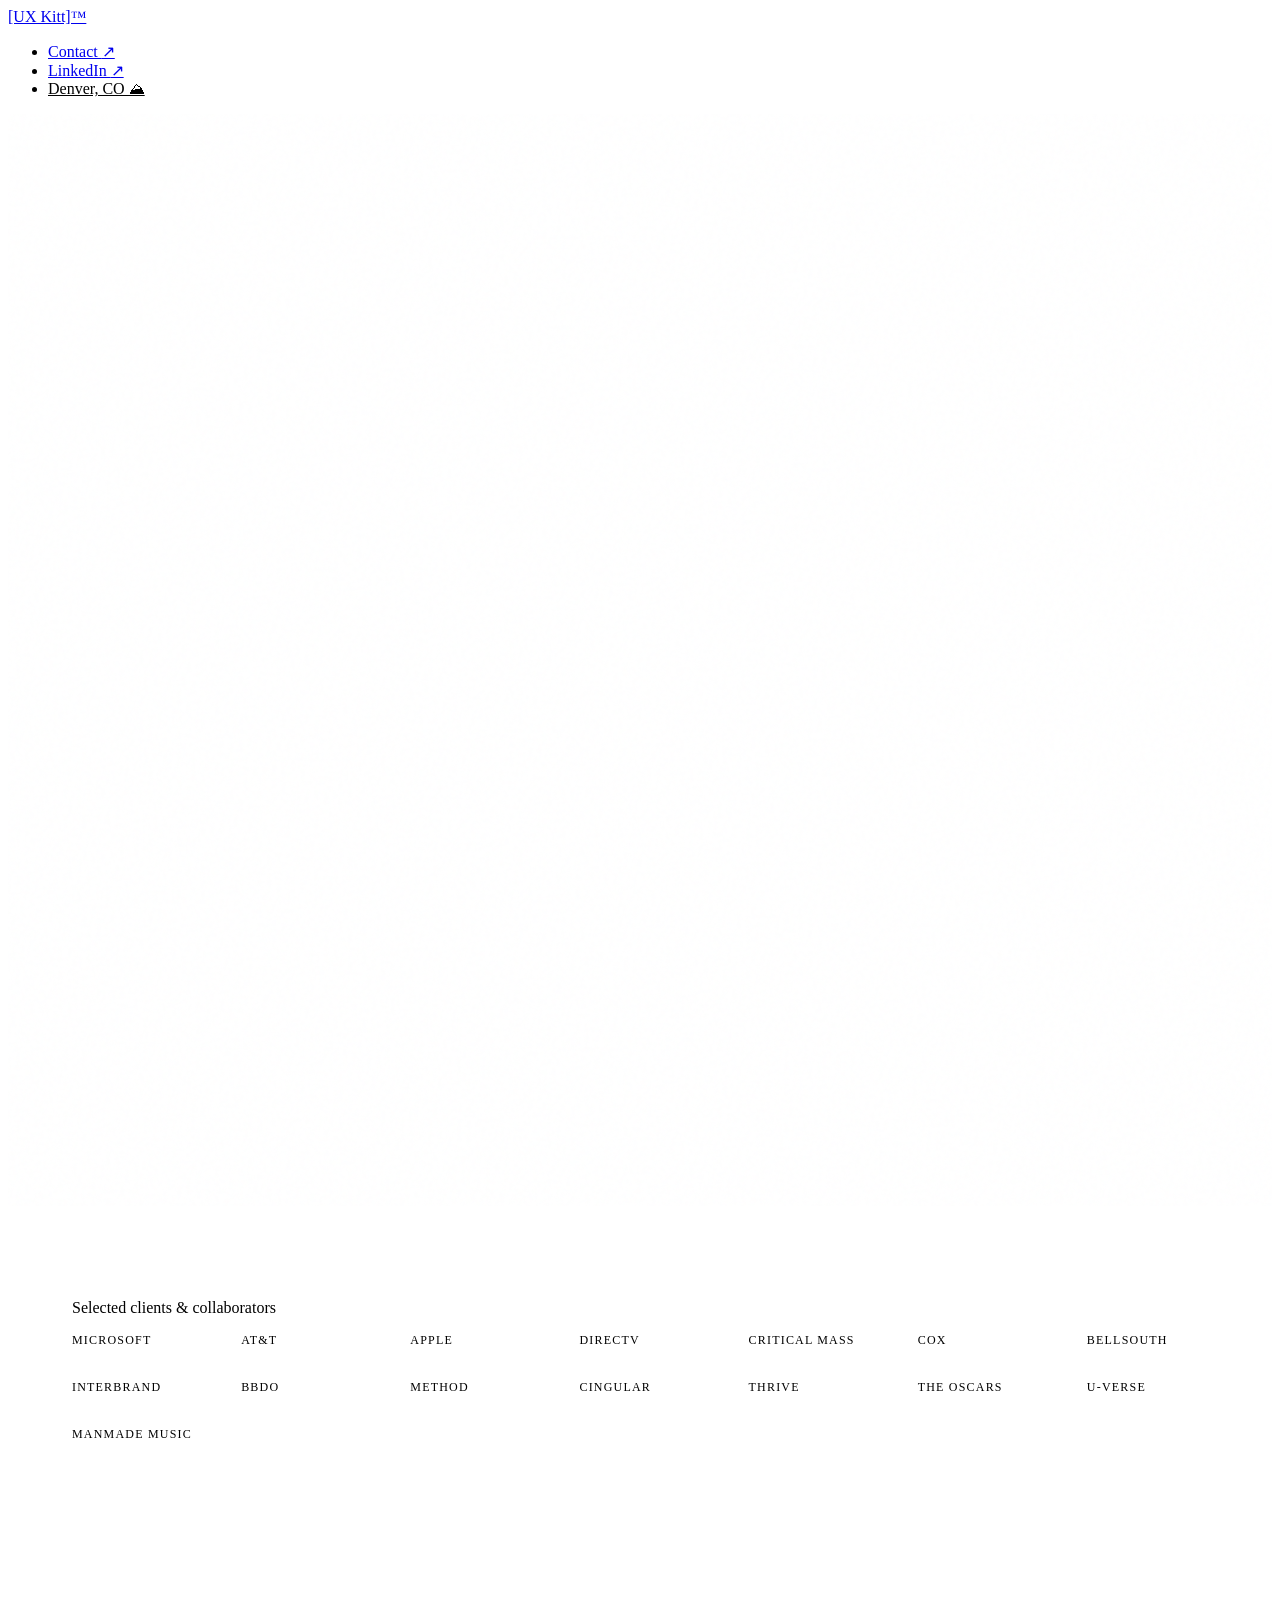
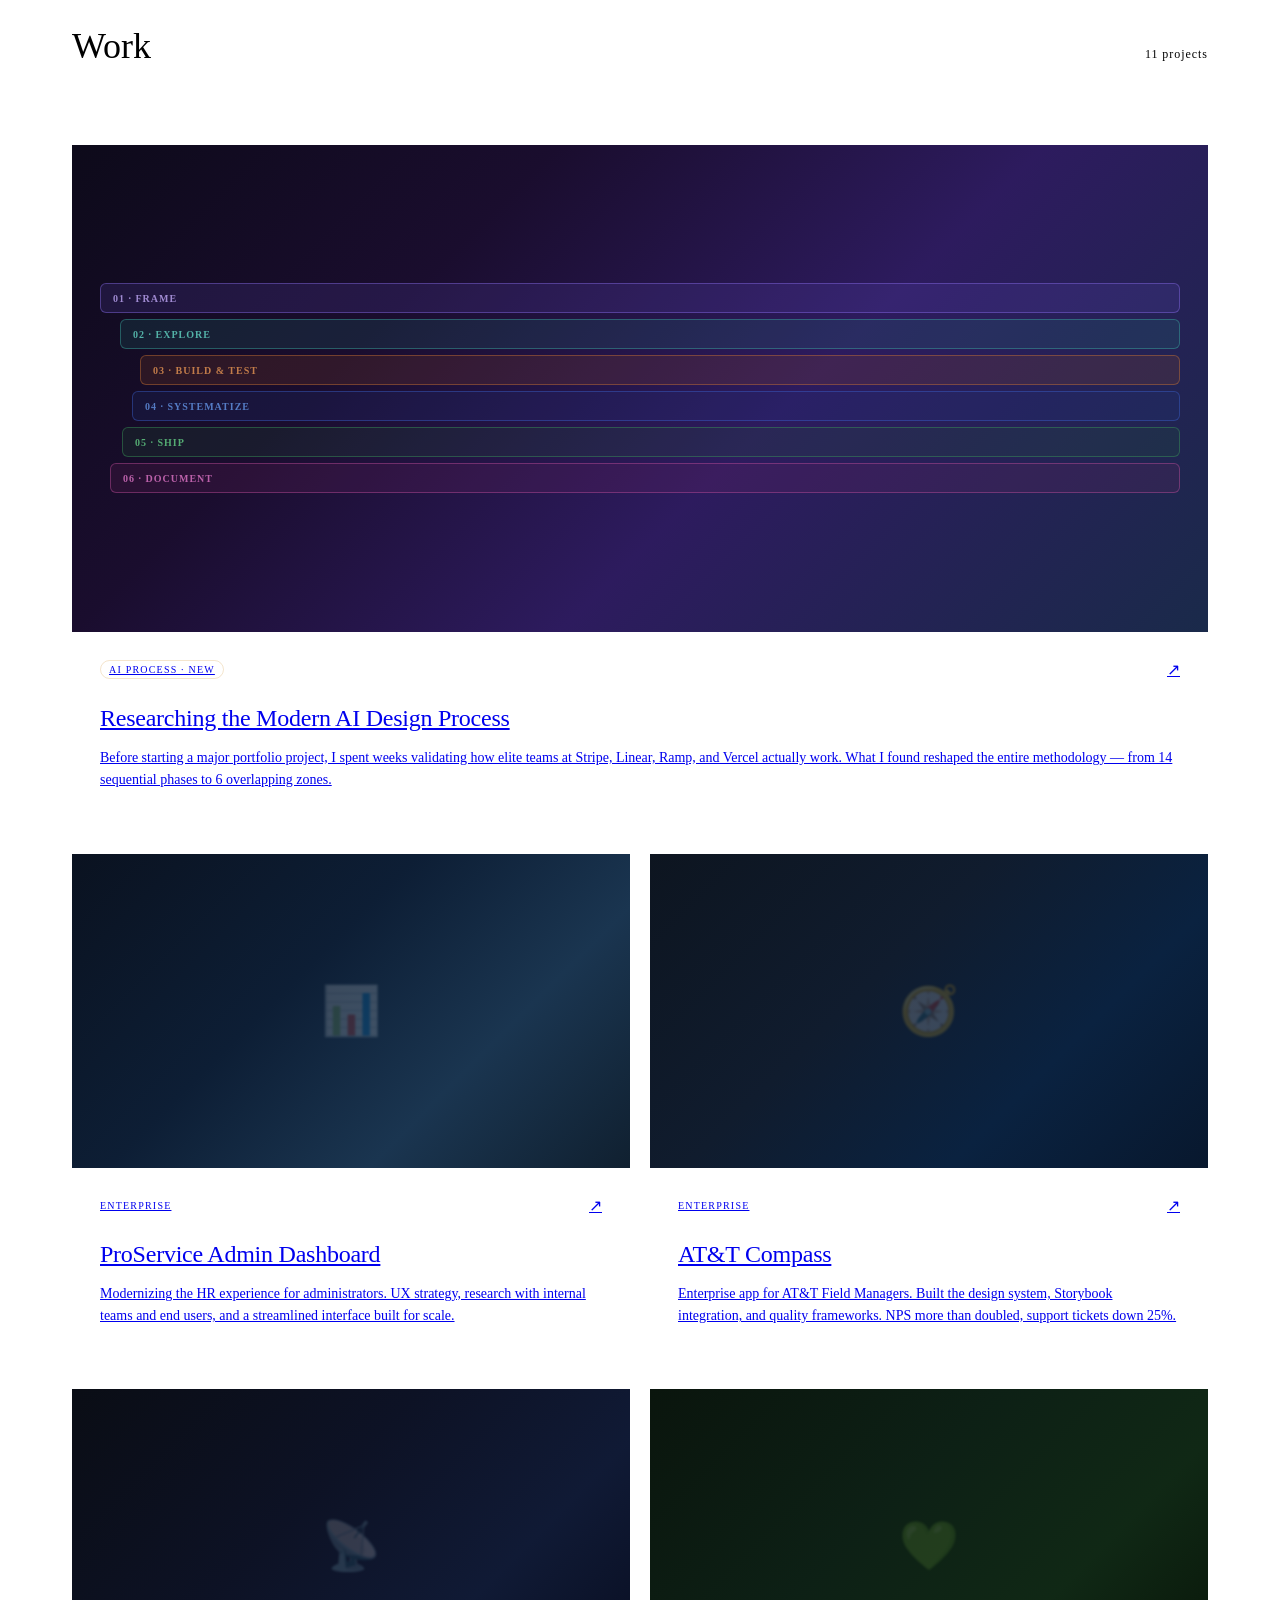
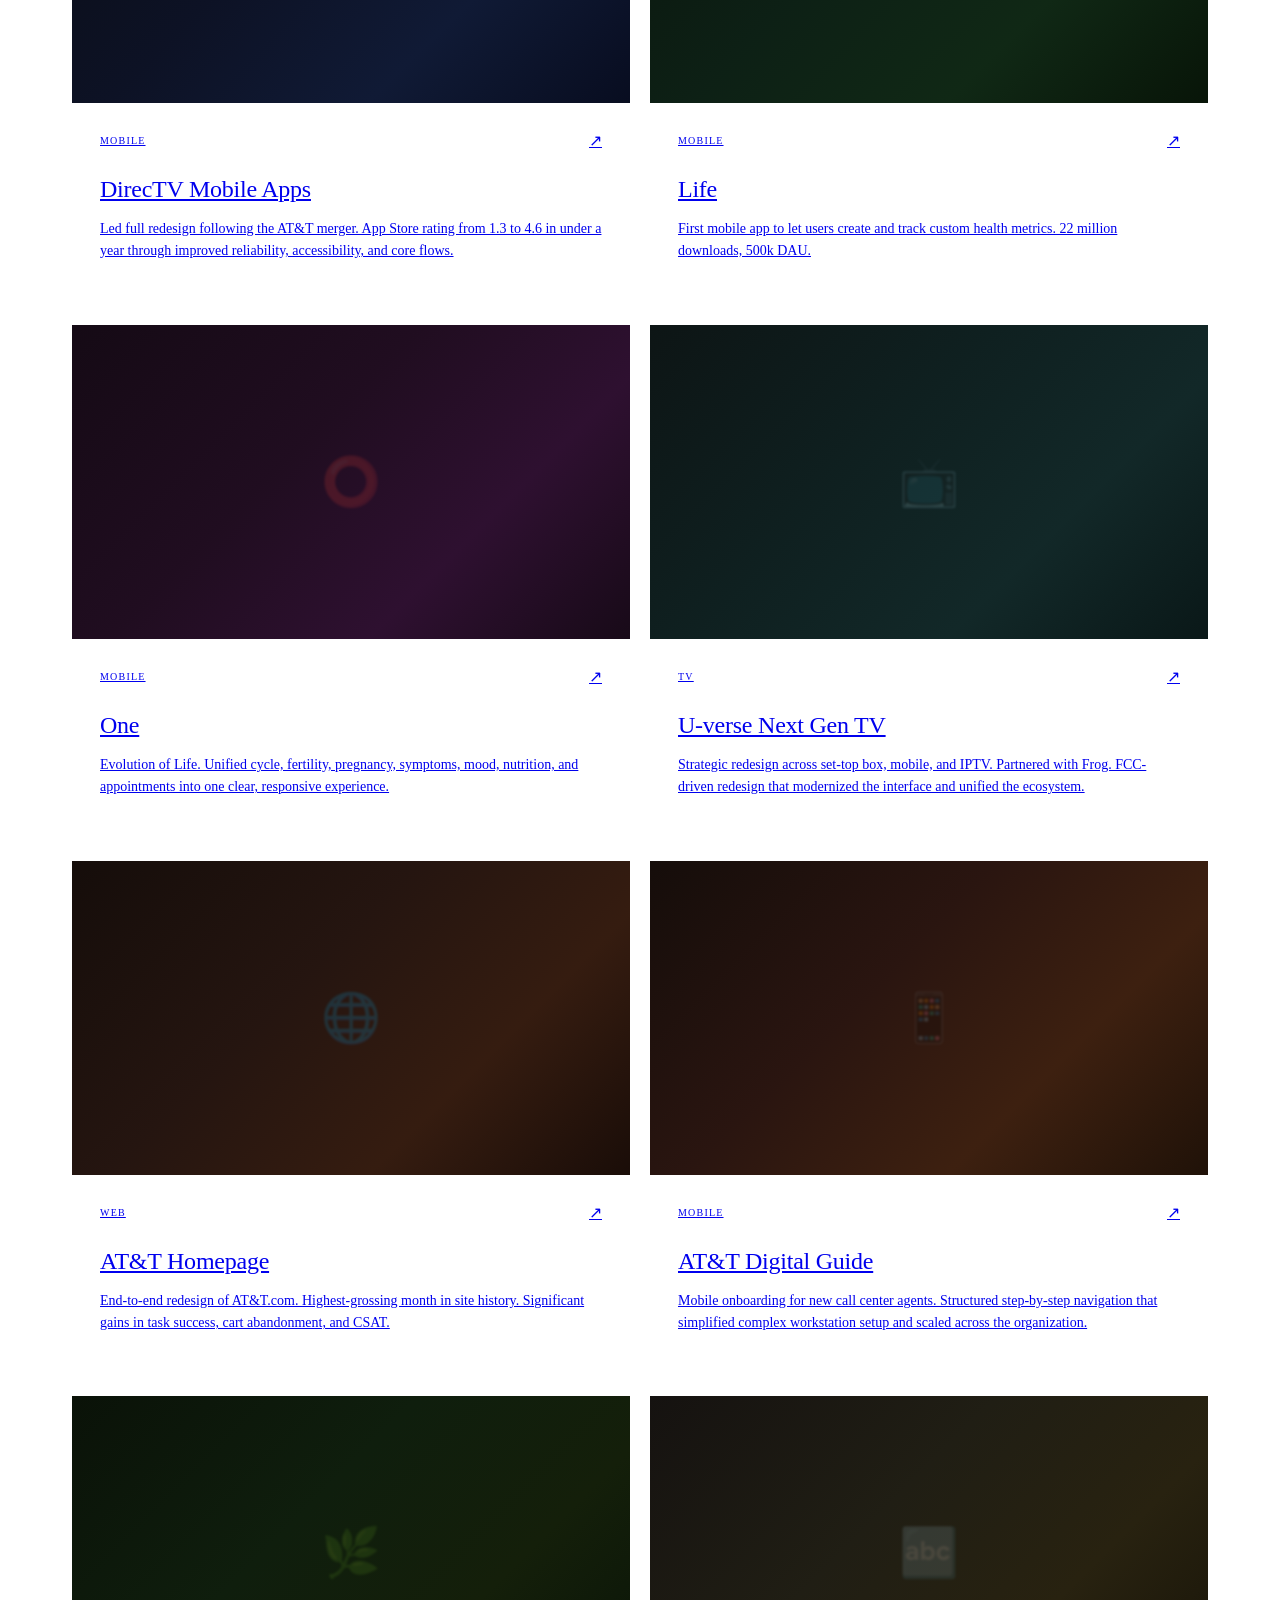
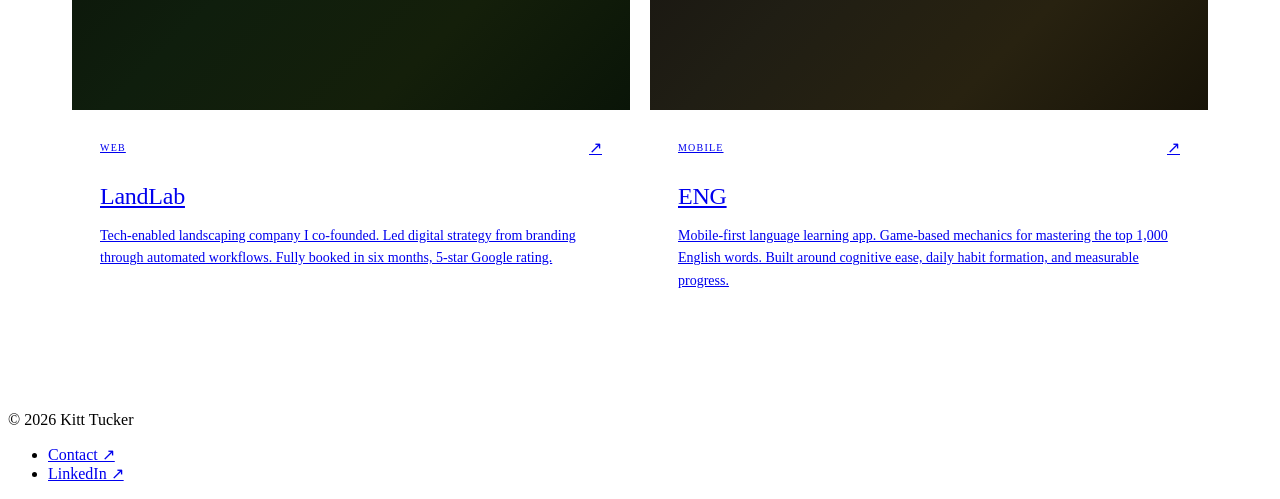
==== index.html @ 99010730 "Commit to main Commit to main" ====
<!DOCTYPE html>
<html lang="en">
<head>
<meta charset="UTF-8">
<meta name="viewport" content="width=device-width, initial-scale=1.0">
<title>Kitt Tucker | Systems-Driven Design. Human-Centered Results.</title>
<meta name="description" content="15 years in UX & Product Design. Mobile, enterprise, TV, and AI-native process. Based in Denver, CO.">
<link rel="stylesheet" href="css/style.css">
<style>
/* ─── HOMEPAGE SPECIFIC ─── */

/* HERO */
.hero {
  min-height: 100svh;
  display: flex;
  flex-direction: column;
  justify-content: flex-end;
  padding: clamp(48px, 8vw, 96px) clamp(24px, 5vw, 64px);
  position: relative;
  overflow: hidden;
}

.hero-bg {
  position: absolute;
  inset: 0;
  z-index: 0;
  background:
    radial-gradient(ellipse 80% 60% at 70% 20%, rgba(120,80,200,0.18) 0%, transparent 60%),
    radial-gradient(ellipse 50% 40% at 30% 60%, rgba(40,160,180,0.12) 0%, transparent 55%),
    radial-gradient(ellipse 60% 50% at 80% 80%, rgba(212,151,59,0.08) 0%, transparent 50%),
    var(--bg);
  animation: heroShift 18s ease-in-out infinite alternate;
}

@keyframes heroShift {
  0%   { filter: hue-rotate(0deg) brightness(1); }
  50%  { filter: hue-rotate(15deg) brightness(1.05); }
  100% { filter: hue-rotate(-10deg) brightness(0.98); }
}

.hero-bg-noise {
  position: absolute;
  inset: 0;
  background-image: url("data:image/svg+xml,%3Csvg viewBox='0 0 256 256' xmlns='http://www.w3.org/2000/svg'%3E%3Cfilter id='n'%3E%3CfeTurbulence type='fractalNoise' baseFrequency='0.9' numOctaves='4' stitchTiles='stitch'/%3E%3C/filter%3E%3Crect width='100%25' height='100%25' filter='url(%23n)' opacity='0.04'/%3E%3C/svg%3E");
  opacity: 0.4;
  pointer-events: none;
}

.hero-meta {
  position: relative;
  z-index: 1;
  font-family: var(--font-mono);
  font-size: 11px;
  letter-spacing: 0.12em;
  color: var(--text-3);
  text-transform: uppercase;
  margin-bottom: clamp(32px, 4vw, 48px);
  opacity: 0;
  animation: fadeUp 0.8s var(--ease-out) 0.4s forwards;
}

.hero-headline {
  position: relative;
  z-index: 1;
  font-family: var(--font-serif);
  font-size: clamp(40px, 7vw, 88px);
  font-weight: 400;
  letter-spacing: -0.03em;
  line-height: 1.0;
  color: var(--text-1);
  max-width: 900px;
  margin-bottom: clamp(20px, 2.5vw, 32px);
  opacity: 0;
  animation: fadeUp 0.9s var(--ease-out) 0.6s forwards;
}

.hero-sub {
  position: relative;
  z-index: 1;
  font-size: clamp(15px, 1.6vw, 17px);
  color: var(--text-2);
  line-height: 1.7;
  max-width: 600px;
  font-weight: 300;
  opacity: 0;
  animation: fadeUp 0.9s var(--ease-out) 0.8s forwards;
}

@keyframes fadeUp {
  from { opacity: 0; transform: translateY(24px); }
  to   { opacity: 1; transform: translateY(0); }
}

/* CLIENTS */
.clients {
  padding: clamp(48px, 6vw, 80px) clamp(24px, 5vw, 64px);
  border-top: 1px solid var(--border);
}

.clients-grid {
  display: grid;
  grid-template-columns: repeat(auto-fill, minmax(120px, 1fr));
  gap: clamp(16px, 2.5vw, 32px) clamp(24px, 4vw, 48px);
  align-items: center;
}

.client-name {
  font-family: var(--font-mono);
  font-size: clamp(10px, 1.1vw, 12px);
  letter-spacing: 0.1em;
  color: var(--text-4);
  font-weight: 500;
  text-transform: uppercase;
  white-space: nowrap;
  transition: color 0.3s;
}
.client-name:hover { color: var(--text-2); }

/* PROJECTS */
.projects {
  padding: clamp(48px, 6vw, 80px) clamp(24px, 5vw, 64px);
}

.projects-header {
  display: flex;
  align-items: baseline;
  justify-content: space-between;
  margin-bottom: clamp(32px, 4vw, 48px);
  flex-wrap: wrap;
  gap: 12px;
}

.projects-title {
  font-family: var(--font-serif);
  font-size: clamp(24px, 3vw, 36px);
  font-weight: 400;
  color: var(--text-1);
}

.projects-count {
  font-family: var(--font-mono);
  font-size: 12px;
  color: var(--text-3);
  letter-spacing: 0.08em;
}

.projects-grid {
  display: grid;
  grid-template-columns: repeat(auto-fill, minmax(min(100%, 440px), 1fr));
  gap: clamp(16px, 2vw, 20px);
}

/* PROJECT CARD */
.project-card {
  display: block;
  background: var(--surface);
  border: 1px solid var(--border);
  border-radius: var(--radius-lg);
  overflow: hidden;
  transition: border-color 0.3s ease, box-shadow 0.4s ease, transform 0.4s var(--ease-out);
  cursor: pointer;
  transform-style: preserve-3d;
  will-change: transform;
}

.project-card:hover {
  border-color: var(--border-hover);
  box-shadow: 0 24px 64px rgba(0,0,0,0.4), 0 0 0 1px rgba(255,255,255,0.05);
}

.project-card.featured {
  grid-column: 1 / -1;
}

.card-visual {
  aspect-ratio: 16/9;
  overflow: hidden;
  position: relative;
}

.project-card.featured .card-visual {
  aspect-ratio: 21/9;
}

.card-gradient {
  position: absolute;
  inset: 0;
  transition: transform 0.6s var(--ease-out);
}
.project-card:hover .card-gradient {
  transform: scale(1.04);
}

/* Unique gradients per project */
.grad-ai       { background: linear-gradient(135deg, #0D0A1A 0%, #1A0D2E 30%, #2D1B5E 60%, #1A2A4A 100%); }
.grad-proservice { background: linear-gradient(135deg, #0A1220 0%, #0D1E35 40%, #1A3550 70%, #102030 100%); }
.grad-compass  { background: linear-gradient(135deg, #0D1520 0%, #101C2E 40%, #0A2240 70%, #08182E 100%); }
.grad-attguide { background: linear-gradient(135deg, #150D0A 0%, #2A1510 40%, #3D2010 70%, #201208 100%); }
.grad-directv  { background: linear-gradient(135deg, #0A0D15 0%, #0D1225 40%, #101A35 70%, #080D20 100%); }
.grad-uverse   { background: linear-gradient(135deg, #0D1515 0%, #0F2020 40%, #122828 70%, #0A1818 100%); }
.grad-atthome  { background: linear-gradient(135deg, #150D0A 0%, #251510 40%, #351C10 70%, #1A0D08 100%); }
.grad-life     { background: linear-gradient(135deg, #0A150D 0%, #0D2015 40%, #102815 70%, #081508 100%); }
.grad-one      { background: linear-gradient(135deg, #150A15 0%, #200D20 40%, #2E1030 70%, #180A18 100%); }
.grad-landlab  { background: linear-gradient(135deg, #0A1208 0%, #0F1E0D 40%, #141F0A 70%, #0A1508 100%); }
.grad-eng      { background: linear-gradient(135deg, #151210 0%, #201E14 40%, #282210 70%, #181408 100%); }

/* card overlay graphic */
.card-overlay {
  position: absolute;
  inset: 0;
  display: flex;
  align-items: center;
  justify-content: center;
}

.card-icon {
  font-size: clamp(28px, 4vw, 48px);
  opacity: 0.18;
  filter: blur(1px);
  transition: opacity 0.4s, transform 0.5s var(--ease-out);
}
.project-card:hover .card-icon {
  opacity: 0.3;
  transform: scale(1.1);
}

/* AI case study gets the zones visual as card art */
.card-zones {
  display: flex;
  flex-direction: column;
  gap: 6px;
  padding: 28px;
  width: 100%;
}
.card-zone-bar {
  height: 28px;
  border-radius: 6px;
  border: 1px solid;
  display: flex;
  align-items: center;
  padding: 0 12px;
  font-family: var(--font-mono);
  font-size: 10px;
  font-weight: 600;
  letter-spacing: 0.1em;
  text-transform: uppercase;
  opacity: 0.85;
  transition: opacity 0.3s, transform 0.4s var(--ease-out);
}
.project-card:hover .card-zone-bar { opacity: 1; }
.project-card:hover .card-zone-bar:nth-child(1) { transform: translateX(0px); }
.project-card:hover .card-zone-bar:nth-child(2) { transform: translateX(8px); }
.project-card:hover .card-zone-bar:nth-child(3) { transform: translateX(14px); }
.project-card:hover .card-zone-bar:nth-child(4) { transform: translateX(10px); }
.project-card:hover .card-zone-bar:nth-child(5) { transform: translateX(6px); }
.project-card:hover .card-zone-bar:nth-child(6) { transform: translateX(2px); }

.czb-1 { background:rgba(100,80,200,0.2); border-color:rgba(140,110,240,0.5); color:#B8A0F0; }
.czb-2 { background:rgba(30,130,120,0.2); border-color:rgba(60,180,165,0.5); color:#5ECFBE; }
.czb-3 { background:rgba(160,80,30,0.2); border-color:rgba(210,120,50,0.5); color:#E09050; }
.czb-4 { background:rgba(30,60,140,0.2); border-color:rgba(60,100,210,0.5); color:#6090E0; }
.czb-5 { background:rgba(30,100,50,0.2); border-color:rgba(60,160,90,0.5); color:#60C880; }
.czb-6 { background:rgba(130,40,100,0.2); border-color:rgba(200,80,160,0.5); color:#D870C0; }

/* CARD BODY */
.card-body {
  padding: clamp(20px, 2.5vw, 28px);
}

.card-meta {
  display: flex;
  align-items: center;
  justify-content: space-between;
  margin-bottom: 10px;
}

.card-tag {
  font-family: var(--font-mono);
  font-size: 10px;
  letter-spacing: 0.12em;
  text-transform: uppercase;
  color: var(--text-3);
  font-weight: 500;
}

.card-tag.tag-new {
  color: var(--gold);
  background: var(--gold-dim);
  padding: 3px 8px;
  border-radius: 20px;
  border: 1px solid rgba(212,151,59,0.25);
}

.card-arrow {
  font-size: 16px;
  color: var(--text-4);
  transition: color 0.2s, transform 0.3s var(--ease-spring);
}
.project-card:hover .card-arrow {
  color: var(--text-1);
  transform: translate(3px, -3px);
}

.card-title {
  font-family: var(--font-serif);
  font-size: clamp(18px, 2.2vw, 24px);
  font-weight: 400;
  color: var(--text-1);
  line-height: 1.25;
  margin-bottom: 8px;
  letter-spacing: -0.01em;
}

.card-desc {
  font-size: clamp(13px, 1.3vw, 14px);
  color: var(--text-2);
  line-height: 1.6;
  font-weight: 300;
}
</style>
</head>
<body>

<!-- NAV -->
<nav class="nav">
  <a href="index.html" class="nav-logo">[UX Kitt]™</a>
  <ul class="nav-links">
    <li><a href="mailto:kitt@uxkitt.com">Contact <span class="nav-arrow">↗</span></a></li>
    <li><a href="https://www.linkedin.com/in/uxkitt" target="_blank" rel="noopener">LinkedIn <span class="nav-arrow">↗</span></a></li>
    <li><a href="#" style="pointer-events:none; color:var(--text-3)">Denver, CO ⛰</a></li>
  </ul>
</nav>

<main class="page">

  <!-- HERO -->
  <section class="hero">
    <div class="hero-bg"></div>
    <div class="hero-bg-noise"></div>
    <div class="hero-meta">Selected work · 2011 – Present Day</div>
    <h1 class="hero-headline">Systems-Driven Design.<br>Human-Centered Results.</h1>
    <p class="hero-sub">With over 15 years in UX &amp; Product Design, from complex enterprise systems to consumer apps used by tens of millions, I specialize in mobile, tablet, desktop, and TV 0→1 products at scale. My work operates at the intersection of AI, systems thinking, sharp craft, and measurable outcomes.</p>
  </section>

  <!-- CLIENTS -->
  <section class="clients reveal">
    <p class="section-label">Selected clients &amp; collaborators</p>
    <div class="clients-grid">
      <span class="client-name">Microsoft</span>
      <span class="client-name">AT&amp;T</span>
      <span class="client-name">Apple</span>
      <span class="client-name">DirecTV</span>
      <span class="client-name">Critical Mass</span>
      <span class="client-name">Cox</span>
      <span class="client-name">BellSouth</span>
      <span class="client-name">Interbrand</span>
      <span class="client-name">BBDO</span>
      <span class="client-name">Method</span>
      <span class="client-name">Cingular</span>
      <span class="client-name">Thrive</span>
      <span class="client-name">The Oscars</span>
      <span class="client-name">U-verse</span>
      <span class="client-name">ManMade Music</span>
    </div>
  </section>

  <!-- PROJECTS -->
  <section class="projects">
    <div class="projects-header reveal">
      <h2 class="projects-title">Work</h2>
      <span class="projects-count">11 projects</span>
    </div>

    <div class="projects-grid">

      <!-- AI PROCESS — FEATURED -->
      <a href="ai-process.html" class="project-card featured reveal">
        <div class="card-visual">
          <div class="card-gradient grad-ai">
            <div class="card-overlay">
              <div class="card-zones">
                <div class="card-zone-bar czb-1">01 · Frame</div>
                <div class="card-zone-bar czb-2" style="margin-left:20px">02 · Explore</div>
                <div class="card-zone-bar czb-3" style="margin-left:40px">03 · Build &amp; Test</div>
                <div class="card-zone-bar czb-4" style="margin-left:32px">04 · Systematize</div>
                <div class="card-zone-bar czb-5" style="margin-left:22px">05 · Ship</div>
                <div class="card-zone-bar czb-6" style="margin-left:10px">06 · Document</div>
              </div>
            </div>
          </div>
        </div>
        <div class="card-body">
          <div class="card-meta">
            <span class="card-tag tag-new">AI Process · New</span>
            <span class="card-arrow">↗</span>
          </div>
          <h3 class="card-title">Researching the Modern AI Design Process</h3>
          <p class="card-desc">Before starting a major portfolio project, I spent weeks validating how elite teams at Stripe, Linear, Ramp, and Vercel actually work. What I found reshaped the entire methodology — from 14 sequential phases to 6 overlapping zones.</p>
        </div>
      </a>

      <!-- PROSERVICE -->
      <a href="proservice.html" class="project-card reveal reveal-delay-1">
        <div class="card-visual">
          <div class="card-gradient grad-proservice">
            <div class="card-overlay"><div class="card-icon">📊</div></div>
          </div>
        </div>
        <div class="card-body">
          <div class="card-meta">
            <span class="card-tag">Enterprise</span>
            <span class="card-arrow">↗</span>
          </div>
          <h3 class="card-title">ProService Admin Dashboard</h3>
          <p class="card-desc">Modernizing the HR experience for administrators. UX strategy, research with internal teams and end users, and a streamlined interface built for scale.</p>
        </div>
      </a>

      <!-- AT&T COMPASS -->
      <a href="https://www.uxkitt.com/compass" target="_blank" class="project-card reveal reveal-delay-2">
        <div class="card-visual">
          <div class="card-gradient grad-compass">
            <div class="card-overlay"><div class="card-icon">🧭</div></div>
          </div>
        </div>
        <div class="card-body">
          <div class="card-meta">
            <span class="card-tag">Enterprise</span>
            <span class="card-arrow">↗</span>
          </div>
          <h3 class="card-title">AT&amp;T Compass</h3>
          <p class="card-desc">Enterprise app for AT&amp;T Field Managers. Built the design system, Storybook integration, and quality frameworks. NPS more than doubled, support tickets down 25%.</p>
        </div>
      </a>

      <!-- DIRECTV -->
      <a href="https://www.uxkitt.com/directv" target="_blank" class="project-card reveal reveal-delay-1">
        <div class="card-visual">
          <div class="card-gradient grad-directv">
            <div class="card-overlay"><div class="card-icon">📡</div></div>
          </div>
        </div>
        <div class="card-body">
          <div class="card-meta">
            <span class="card-tag">Mobile</span>
            <span class="card-arrow">↗</span>
          </div>
          <h3 class="card-title">DirecTV Mobile Apps</h3>
          <p class="card-desc">Led full redesign following the AT&amp;T merger. App Store rating from 1.3 to 4.6 in under a year through improved reliability, accessibility, and core flows.</p>
        </div>
      </a>

      <!-- LIFE -->
      <a href="https://www.uxkitt.com/life" target="_blank" class="project-card reveal reveal-delay-2">
        <div class="card-visual">
          <div class="card-gradient grad-life">
            <div class="card-overlay"><div class="card-icon">💚</div></div>
          </div>
        </div>
        <div class="card-body">
          <div class="card-meta">
            <span class="card-tag">Mobile</span>
            <span class="card-arrow">↗</span>
          </div>
          <h3 class="card-title">Life</h3>
          <p class="card-desc">First mobile app to let users create and track custom health metrics. 22 million downloads, 500k DAU.</p>
        </div>
      </a>

      <!-- ONE -->
      <a href="https://www.uxkitt.com/one" target="_blank" class="project-card reveal reveal-delay-1">
        <div class="card-visual">
          <div class="card-gradient grad-one">
            <div class="card-overlay"><div class="card-icon">⭕</div></div>
          </div>
        </div>
        <div class="card-body">
          <div class="card-meta">
            <span class="card-tag">Mobile</span>
            <span class="card-arrow">↗</span>
          </div>
          <h3 class="card-title">One</h3>
          <p class="card-desc">Evolution of Life. Unified cycle, fertility, pregnancy, symptoms, mood, nutrition, and appointments into one clear, responsive experience.</p>
        </div>
      </a>

      <!-- U-VERSE -->
      <a href="https://www.uxkitt.com/uverse-next-gen" target="_blank" class="project-card reveal reveal-delay-2">
        <div class="card-visual">
          <div class="card-gradient grad-uverse">
            <div class="card-overlay"><div class="card-icon">📺</div></div>
          </div>
        </div>
        <div class="card-body">
          <div class="card-meta">
            <span class="card-tag">TV</span>
            <span class="card-arrow">↗</span>
          </div>
          <h3 class="card-title">U-verse Next Gen TV</h3>
          <p class="card-desc">Strategic redesign across set-top box, mobile, and IPTV. Partnered with Frog. FCC-driven redesign that modernized the interface and unified the ecosystem.</p>
        </div>
      </a>

      <!-- AT&T HOMEPAGE -->
      <a href="https://www.uxkitt.com/att-homepage" target="_blank" class="project-card reveal reveal-delay-1">
        <div class="card-visual">
          <div class="card-gradient grad-atthome">
            <div class="card-overlay"><div class="card-icon">🌐</div></div>
          </div>
        </div>
        <div class="card-body">
          <div class="card-meta">
            <span class="card-tag">Web</span>
            <span class="card-arrow">↗</span>
          </div>
          <h3 class="card-title">AT&amp;T Homepage</h3>
          <p class="card-desc">End-to-end redesign of AT&amp;T.com. Highest-grossing month in site history. Significant gains in task success, cart abandonment, and CSAT.</p>
        </div>
      </a>

      <!-- AT&T DIGITAL GUIDE -->
      <a href="https://www.uxkitt.com/att-digital-guide" target="_blank" class="project-card reveal reveal-delay-2">
        <div class="card-visual">
          <div class="card-gradient grad-attguide">
            <div class="card-overlay"><div class="card-icon">📱</div></div>
          </div>
        </div>
        <div class="card-body">
          <div class="card-meta">
            <span class="card-tag">Mobile</span>
            <span class="card-arrow">↗</span>
          </div>
          <h3 class="card-title">AT&amp;T Digital Guide</h3>
          <p class="card-desc">Mobile onboarding for new call center agents. Structured step-by-step navigation that simplified complex workstation setup and scaled across the organization.</p>
        </div>
      </a>

      <!-- LANDLAB -->
      <a href="https://www.uxkitt.com/landlab" target="_blank" class="project-card reveal reveal-delay-1">
        <div class="card-visual">
          <div class="card-gradient grad-landlab">
            <div class="card-overlay"><div class="card-icon">🌿</div></div>
          </div>
        </div>
        <div class="card-body">
          <div class="card-meta">
            <span class="card-tag">Web</span>
            <span class="card-arrow">↗</span>
          </div>
          <h3 class="card-title">LandLab</h3>
          <p class="card-desc">Tech-enabled landscaping company I co-founded. Led digital strategy from branding through automated workflows. Fully booked in six months, 5-star Google rating.</p>
        </div>
      </a>

      <!-- ENG -->
      <a href="https://www.uxkitt.com/eng" target="_blank" class="project-card reveal reveal-delay-2">
        <div class="card-visual">
          <div class="card-gradient grad-eng">
            <div class="card-overlay"><div class="card-icon">🔤</div></div>
          </div>
        </div>
        <div class="card-body">
          <div class="card-meta">
            <span class="card-tag">Mobile</span>
            <span class="card-arrow">↗</span>
          </div>
          <h3 class="card-title">ENG</h3>
          <p class="card-desc">Mobile-first language learning app. Game-based mechanics for mastering the top 1,000 English words. Built around cognitive ease, daily habit formation, and measurable progress.</p>
        </div>
      </a>

    </div>
  </section>

</main>

<footer class="footer">
  <span class="footer-copy">© 2026 Kitt Tucker</span>
  <ul class="footer-links">
    <li><a href="mailto:kitt@uxkitt.com">Contact ↗</a></li>
    <li><a href="https://www.linkedin.com/in/uxkitt" target="_blank" rel="noopener">LinkedIn ↗</a></li>
  </ul>
</footer>

<script src="js/main.js"></script>
</body>
</html>
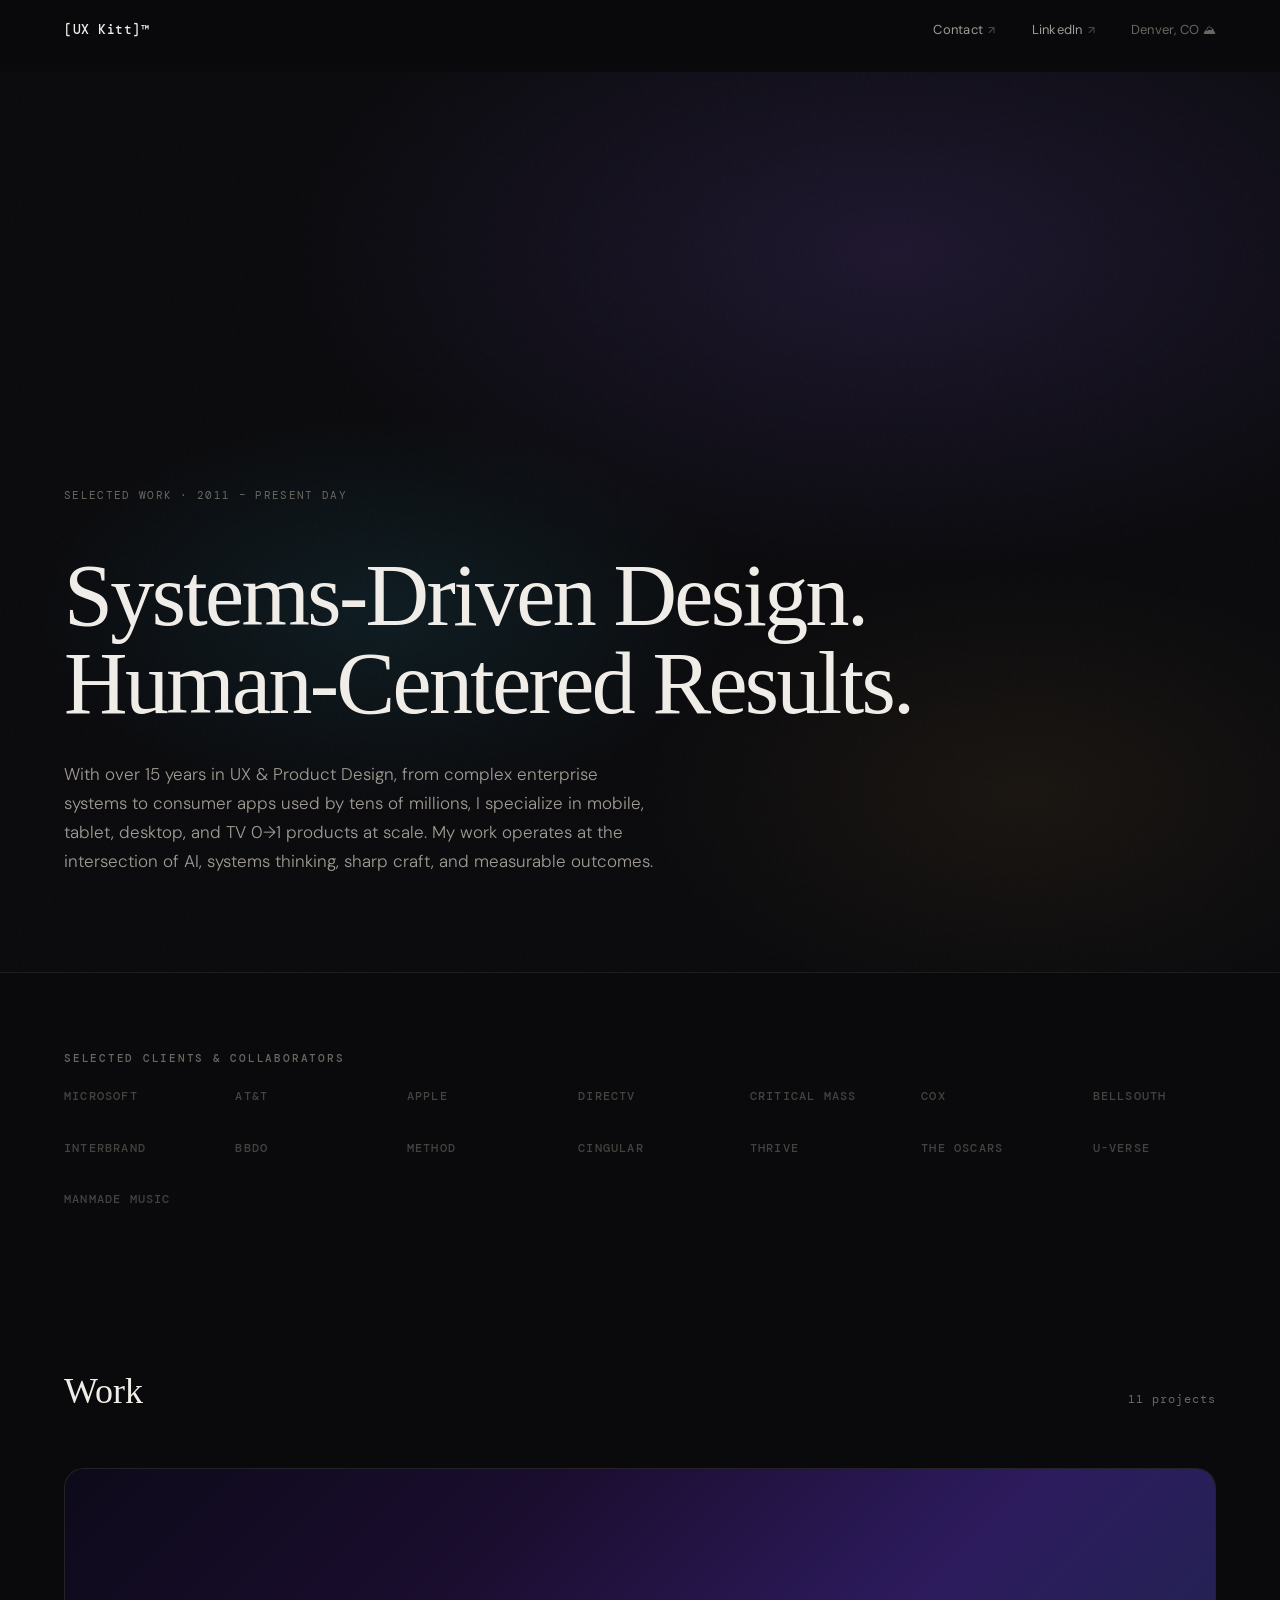
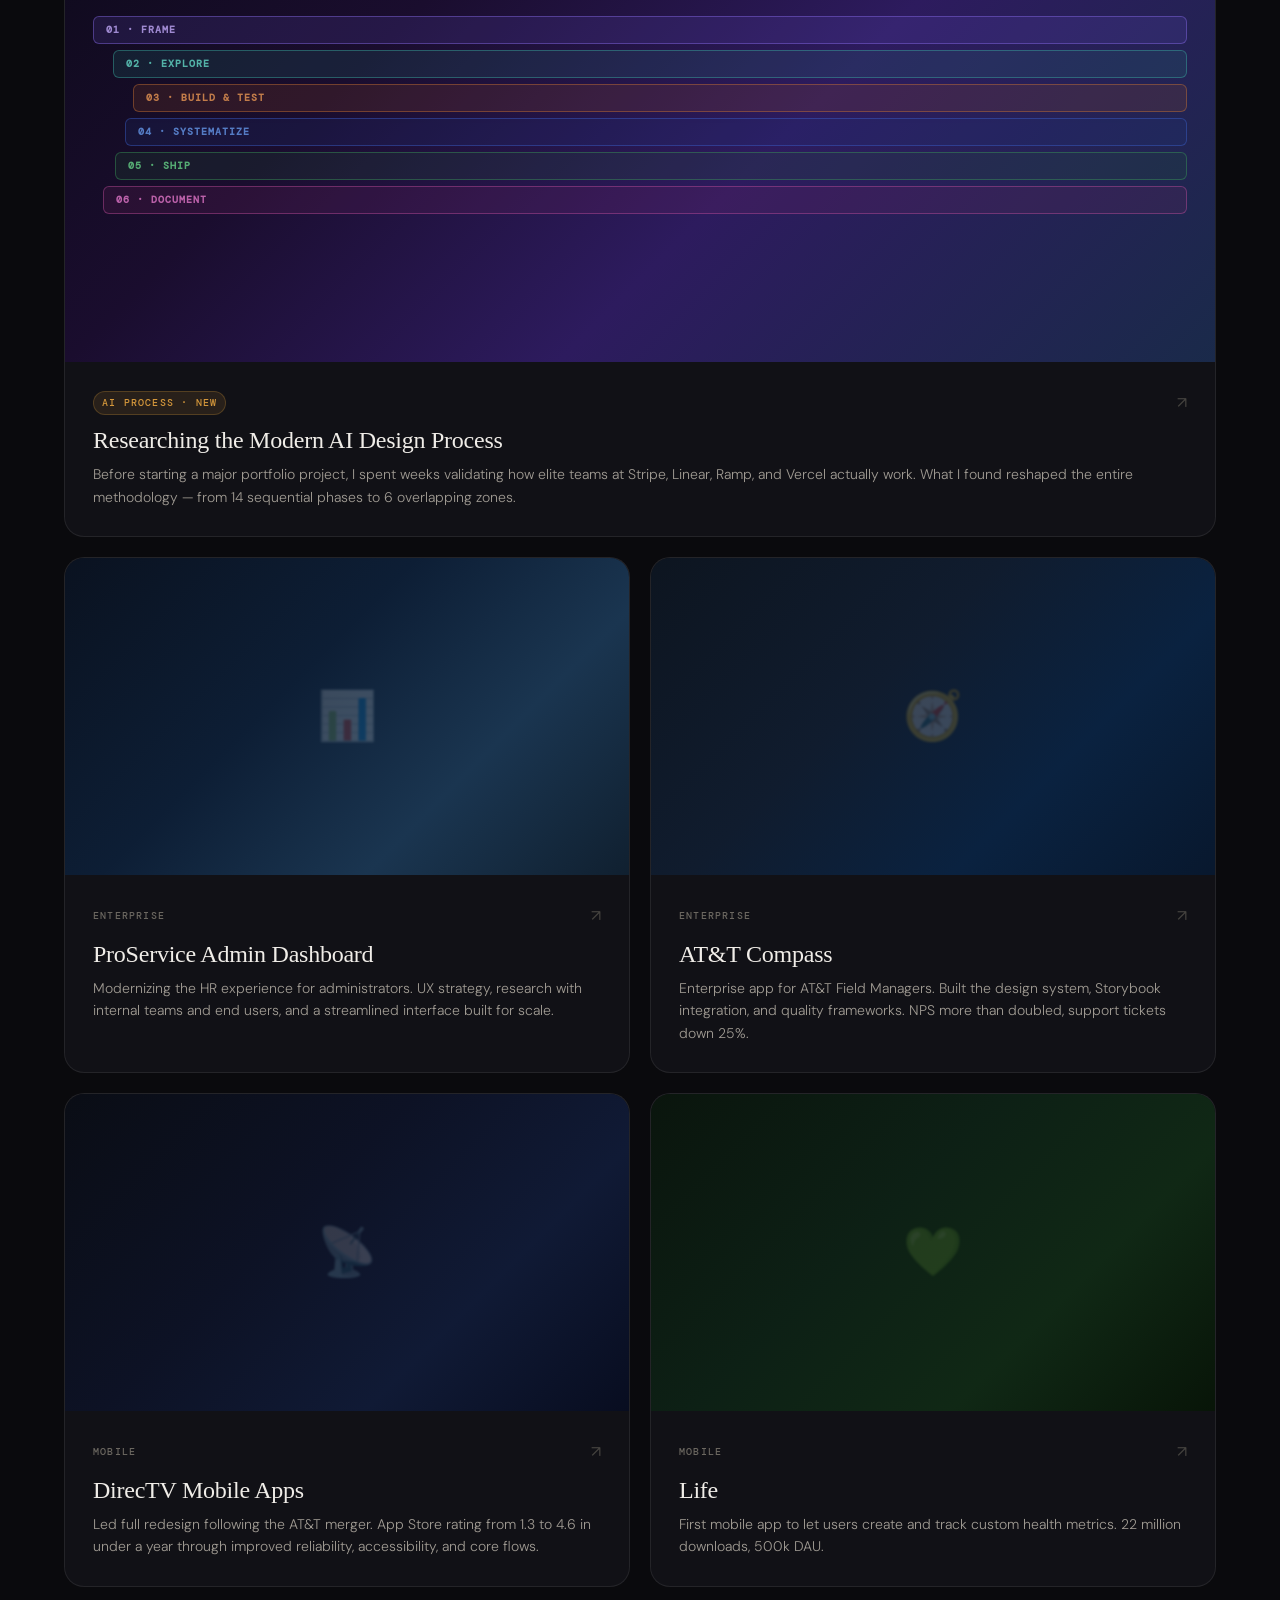
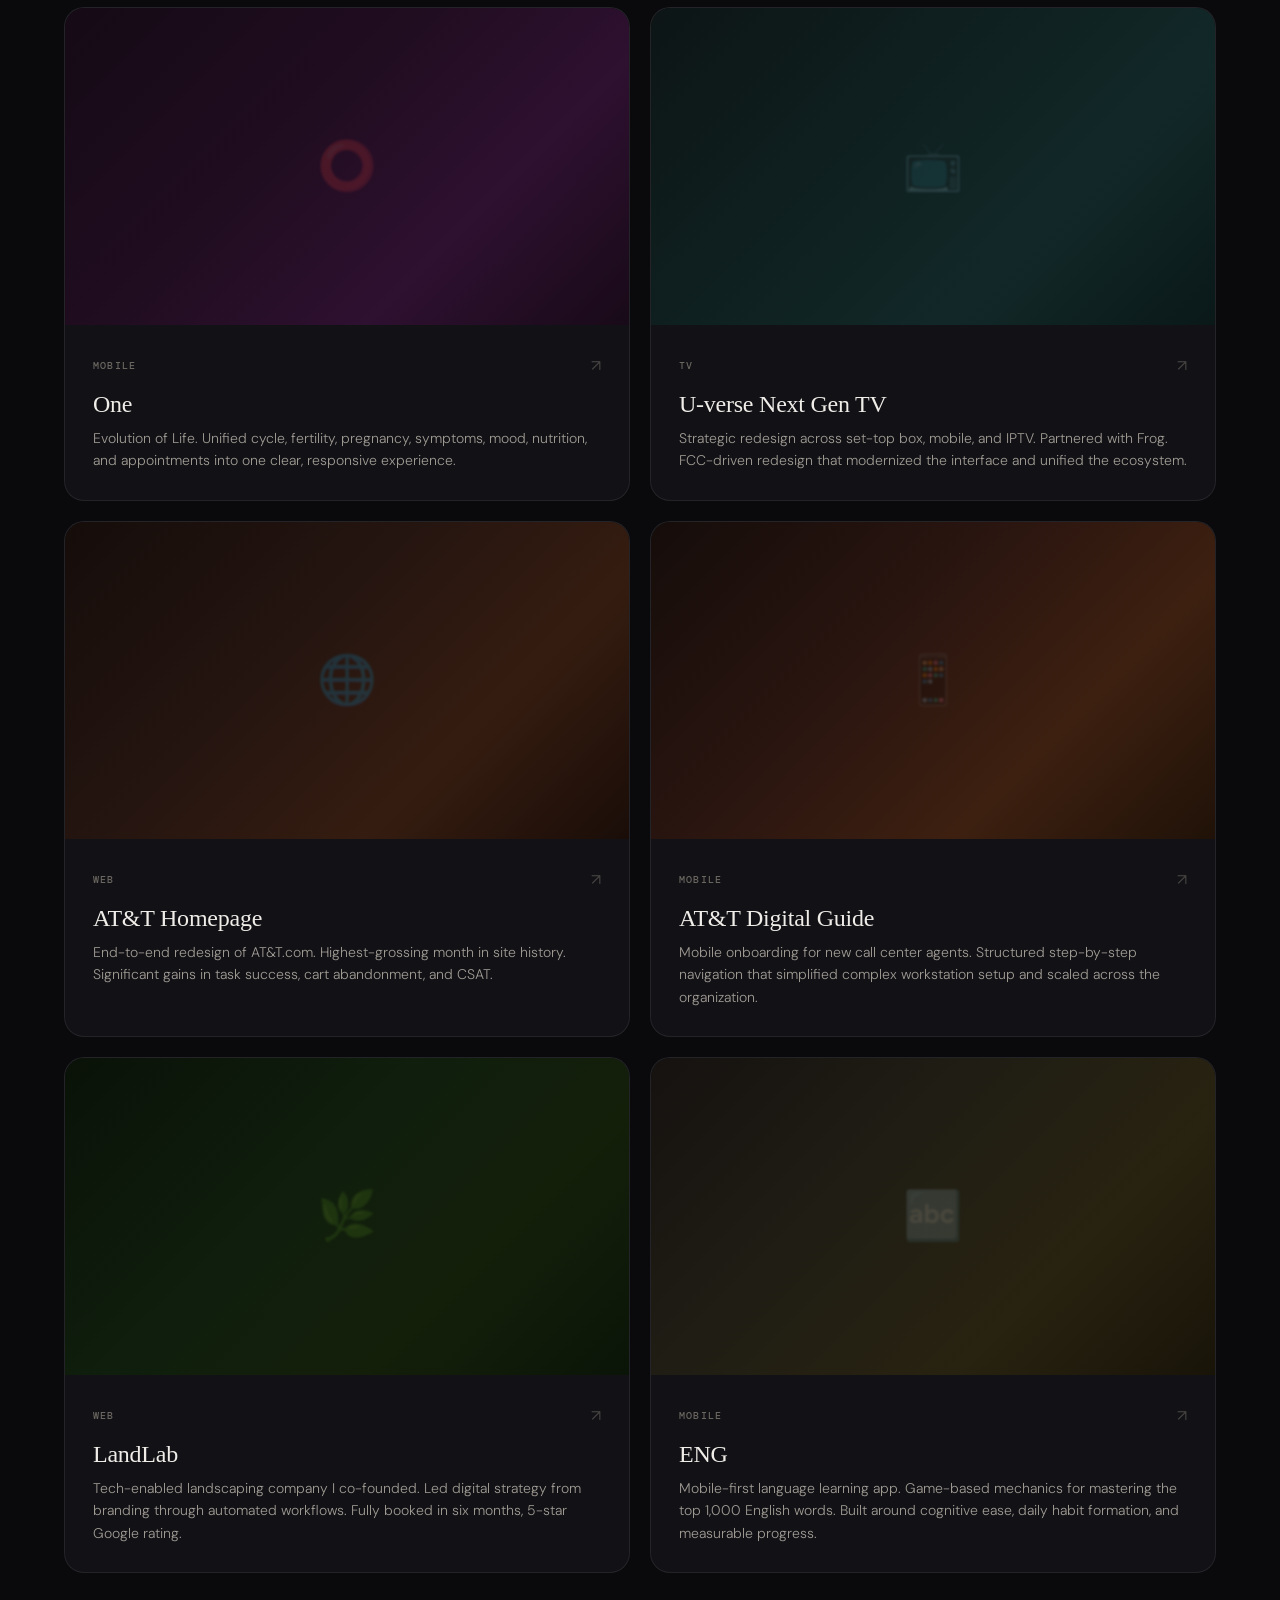
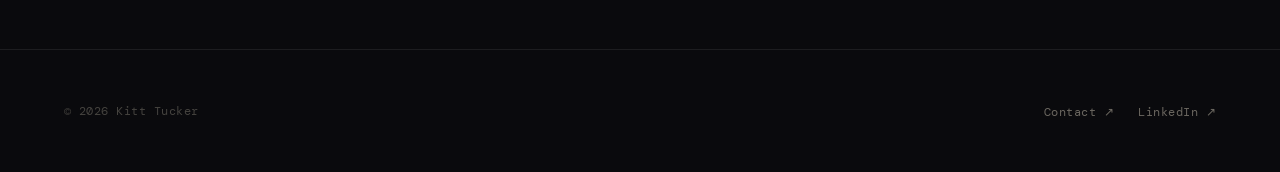
==== commit 5e7b6130: "Fix CSS/JS paths Commit" ====
--- a/index.html
+++ b/index.html
@@ -5,7 +5,7 @@
 <meta name="viewport" content="width=device-width, initial-scale=1.0">
 <title>Kitt Tucker | Systems-Driven Design. Human-Centered Results.</title>
 <meta name="description" content="15 years in UX & Product Design. Mobile, enterprise, TV, and AI-native process. Based in Denver, CO.">
-<link rel="stylesheet" href="css/style.css">
+<link rel="stylesheet" href="style.css">
 <style>
 /* ─── HOMEPAGE SPECIFIC ─── */
 
@@ -582,6 +582,6 @@
   </ul>
 </footer>
 
-<script src="js/main.js"></script>
+<script src="main.js"></script>
 </body>
 </html>
--- a/style.css
+++ b/style.css
@@ -0,0 +1,238 @@
+@import url('https://fonts.googleapis.com/css2?family=DM+Serif+Display:ital@0;1&family=DM+Mono:wght@400;500&family=DM+Sans:opsz,wght@9..40,300;9..40,400;9..40,500;9..40,600&display=swap');
+
+/* ─────────────────────────────────────────
+   RESET & ROOT
+───────────────────────────────────────── */
+*, *::before, *::after { box-sizing: border-box; margin: 0; padding: 0; }
+
+:root {
+  --bg:           #0A0A0D;
+  --surface:      #111116;
+  --surface-2:    #17171E;
+  --border:       rgba(255,255,255,0.08);
+  --border-hover: rgba(255,255,255,0.16);
+
+  --text-1:  #F0EDE8;
+  --text-2:  #A09B93;
+  --text-3:  #6B6760;
+  --text-4:  #45433F;
+
+  --gold:     #D4973B;
+  --gold-dim: rgba(212,151,59,0.12);
+  --gold-glow:rgba(212,151,59,0.06);
+
+  --font-serif: 'DM Serif Display', Georgia, serif;
+  --font-mono:  'DM Mono', 'Courier New', monospace;
+  --font-sans:  'DM Sans', system-ui, sans-serif;
+
+  --radius-sm: 8px;
+  --radius-md: 14px;
+  --radius-lg: 20px;
+
+  --ease-out:   cubic-bezier(0.16, 1, 0.3, 1);
+  --ease-spring:cubic-bezier(0.34, 1.56, 0.64, 1);
+}
+
+html {
+  scroll-behavior: smooth;
+  -webkit-font-smoothing: antialiased;
+  -moz-osx-font-smoothing: grayscale;
+}
+
+body {
+  background: var(--bg);
+  color: var(--text-1);
+  font-family: var(--font-sans);
+  font-size: 16px;
+  line-height: 1.6;
+  overflow-x: hidden;
+}
+
+img { display: block; max-width: 100%; }
+a { color: inherit; text-decoration: none; }
+
+/* ─────────────────────────────────────────
+   NAV
+───────────────────────────────────────── */
+.nav {
+  position: fixed;
+  top: 0; left: 0; right: 0;
+  z-index: 100;
+  padding: 20px clamp(24px, 5vw, 64px);
+  display: flex;
+  align-items: center;
+  justify-content: space-between;
+  background: rgba(10, 10, 13, 0.85);
+  backdrop-filter: blur(16px);
+  -webkit-backdrop-filter: blur(16px);
+  border-bottom: 1px solid transparent;
+  transition: border-color 0.3s ease, background 0.3s ease;
+  transform: translateY(-100%);
+  opacity: 0;
+  animation: navReveal 0.8s var(--ease-out) 0.1s forwards;
+}
+
+.nav.scrolled {
+  border-color: var(--border);
+}
+
+@keyframes navReveal {
+  to { transform: translateY(0); opacity: 1; }
+}
+
+.nav-logo {
+  font-family: var(--font-mono);
+  font-size: 13px;
+  font-weight: 500;
+  letter-spacing: 0.04em;
+  color: var(--text-1);
+  transition: color 0.2s;
+}
+.nav-logo:hover { color: var(--gold); }
+
+.nav-links {
+  display: flex;
+  align-items: center;
+  gap: clamp(20px, 3vw, 36px);
+  list-style: none;
+}
+
+.nav-links a {
+  font-size: 13px;
+  color: var(--text-2);
+  letter-spacing: 0.02em;
+  transition: color 0.2s;
+  display: flex;
+  align-items: center;
+  gap: 5px;
+}
+.nav-links a:hover { color: var(--text-1); }
+
+.nav-arrow {
+  font-size: 11px;
+  opacity: 0.5;
+}
+
+/* back button on case study pages */
+.nav-back {
+  font-family: var(--font-mono);
+  font-size: 12px;
+  color: var(--text-3);
+  letter-spacing: 0.04em;
+  display: flex;
+  align-items: center;
+  gap: 8px;
+  transition: color 0.2s;
+}
+.nav-back:hover { color: var(--text-1); }
+
+.nav-tag {
+  font-family: var(--font-mono);
+  font-size: 11px;
+  color: var(--text-3);
+  letter-spacing: 0.08em;
+  text-transform: uppercase;
+  padding: 4px 10px;
+  border: 1px solid var(--border);
+  border-radius: 20px;
+}
+
+/* ─────────────────────────────────────────
+   PAGE WRAPPER
+───────────────────────────────────────── */
+.page {
+  padding-top: 72px;
+}
+
+/* ─────────────────────────────────────────
+   SCROLL REVEAL
+───────────────────────────────────────── */
+.reveal {
+  opacity: 0;
+  transform: translateY(32px);
+  transition: opacity 0.7s var(--ease-out), transform 0.7s var(--ease-out);
+}
+.reveal.visible {
+  opacity: 1;
+  transform: translateY(0);
+}
+.reveal-delay-1 { transition-delay: 0.1s; }
+.reveal-delay-2 { transition-delay: 0.2s; }
+.reveal-delay-3 { transition-delay: 0.3s; }
+.reveal-delay-4 { transition-delay: 0.4s; }
+.reveal-delay-5 { transition-delay: 0.5s; }
+
+/* ─────────────────────────────────────────
+   UTILITY
+───────────────────────────────────────── */
+.eyebrow {
+  display: inline-flex;
+  align-items: center;
+  gap: 10px;
+  font-family: var(--font-mono);
+  font-size: 11px;
+  letter-spacing: 0.16em;
+  text-transform: uppercase;
+  color: var(--gold);
+  font-weight: 500;
+  margin-bottom: 18px;
+}
+.eyebrow::before {
+  content: '';
+  display: block;
+  width: 18px;
+  height: 1px;
+  background: var(--gold);
+  flex-shrink: 0;
+}
+
+.section-label {
+  font-family: var(--font-mono);
+  font-size: 11px;
+  letter-spacing: 0.16em;
+  text-transform: uppercase;
+  color: var(--text-3);
+  font-weight: 500;
+  margin-bottom: 20px;
+}
+
+.divider {
+  width: 100%;
+  height: 1px;
+  background: var(--border);
+  margin: clamp(40px, 5vw, 64px) 0;
+}
+
+/* ─────────────────────────────────────────
+   FOOTER
+───────────────────────────────────────── */
+.footer {
+  padding: clamp(32px, 4vw, 48px) clamp(24px, 5vw, 64px);
+  border-top: 1px solid var(--border);
+  display: flex;
+  align-items: center;
+  justify-content: space-between;
+  flex-wrap: wrap;
+  gap: 12px;
+}
+
+.footer-copy {
+  font-family: var(--font-mono);
+  font-size: 12px;
+  color: var(--text-4);
+  letter-spacing: 0.04em;
+}
+
+.footer-links {
+  display: flex;
+  gap: 24px;
+  list-style: none;
+}
+.footer-links a {
+  font-family: var(--font-mono);
+  font-size: 12px;
+  color: var(--text-3);
+  letter-spacing: 0.04em;
+  transition: color 0.2s;
+}
+.footer-links a:hover { color: var(--text-1); }
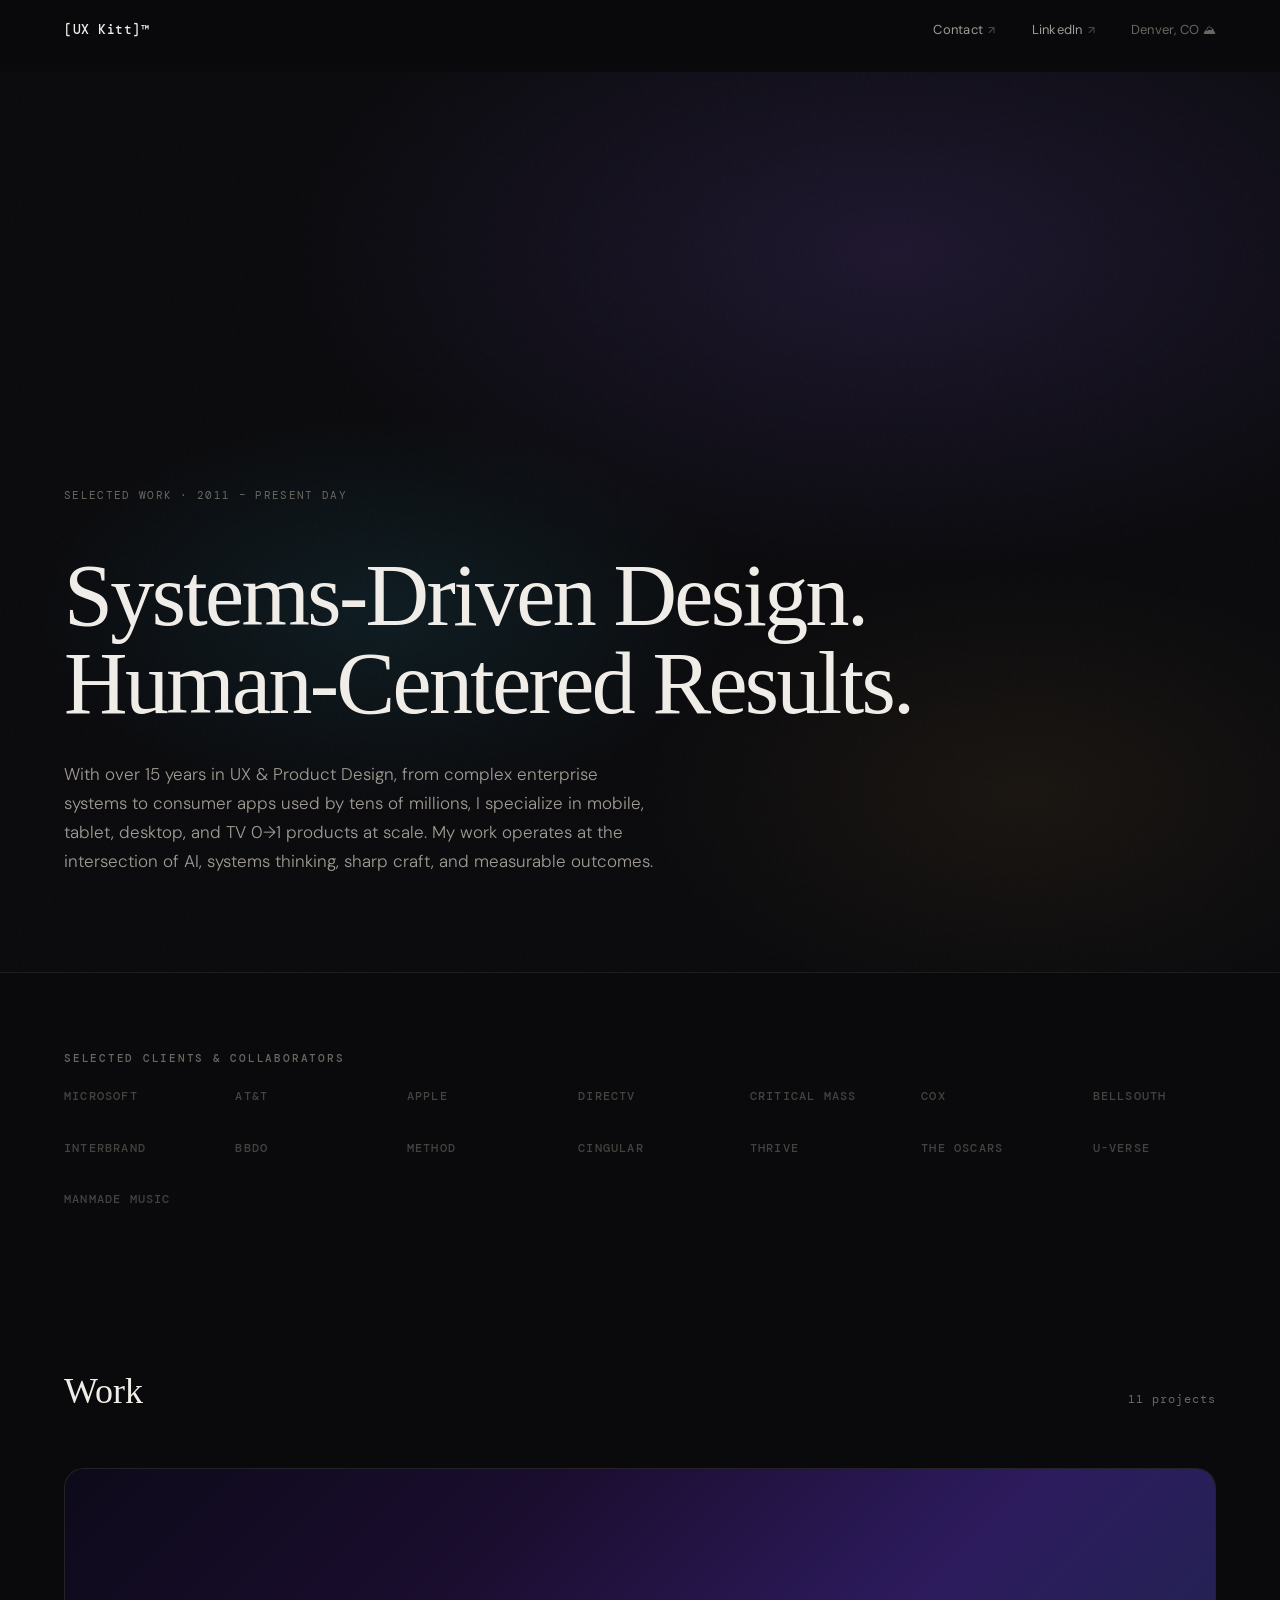
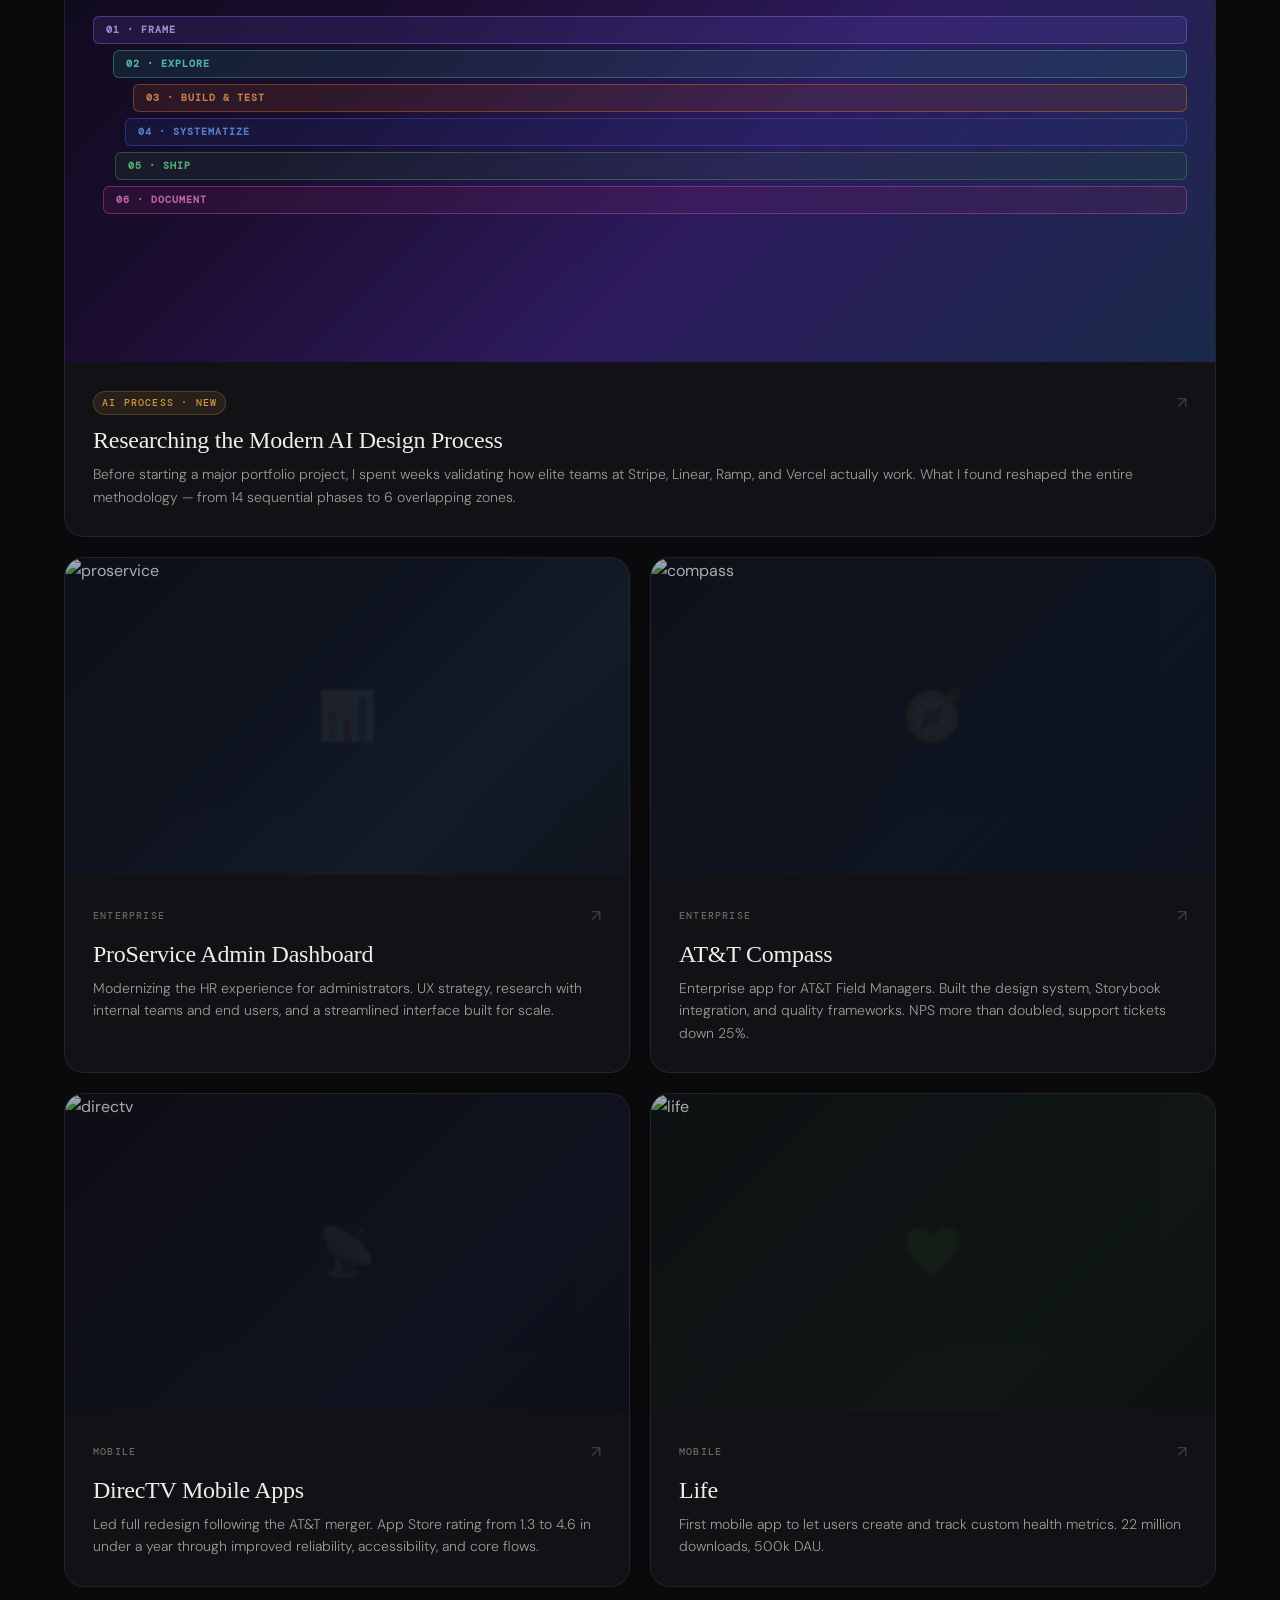
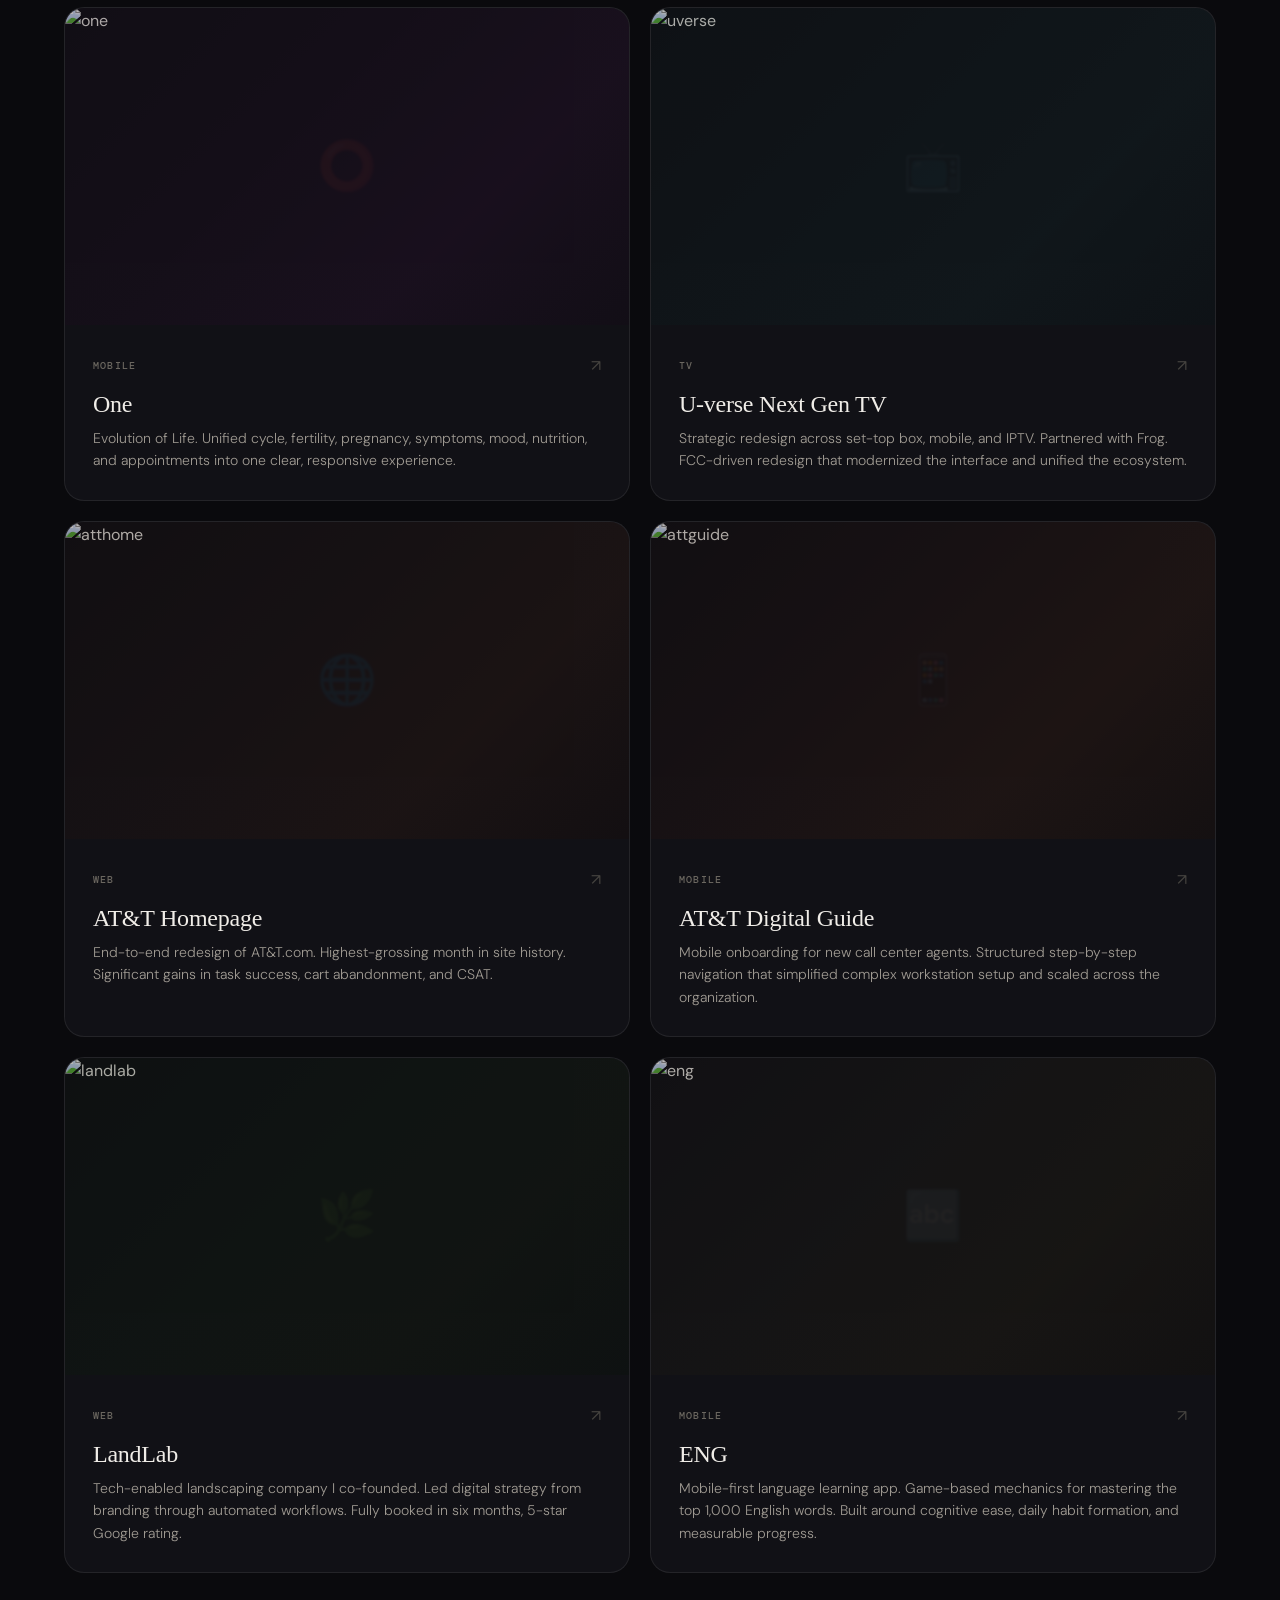
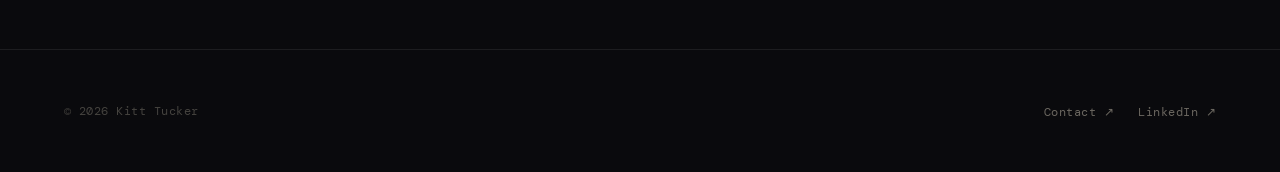
==== commit 5689565c: "Update index + proservice" ====
--- a/index.html
+++ b/index.html
@@ -402,7 +402,8 @@
       <!-- PROSERVICE -->
       <a href="proservice.html" class="project-card reveal reveal-delay-1">
         <div class="card-visual">
-          <div class="card-gradient grad-proservice">
+          <img src="https://framerusercontent.com/images/v8ycYl5bdEOd4UuO9A0LmPuR8w.jpg" alt="proservice" style="position:absolute;inset:0;width:100%;height:100%;object-fit:cover;transition:transform 0.6s cubic-bezier(0.16,1,0.3,1);">
+            <div class="card-gradient grad-proservice" style="opacity:0.3">
             <div class="card-overlay"><div class="card-icon">📊</div></div>
           </div>
         </div>
@@ -419,7 +420,8 @@
       <!-- AT&T COMPASS -->
       <a href="https://www.uxkitt.com/compass" target="_blank" class="project-card reveal reveal-delay-2">
         <div class="card-visual">
-          <div class="card-gradient grad-compass">
+          <img src="https://framerusercontent.com/images/KIrjdgkkNOEmQKupdSbTNwLhoU.png" alt="compass" style="position:absolute;inset:0;width:100%;height:100%;object-fit:cover;transition:transform 0.6s cubic-bezier(0.16,1,0.3,1);">
+            <div class="card-gradient grad-compass" style="opacity:0.3">
             <div class="card-overlay"><div class="card-icon">🧭</div></div>
           </div>
         </div>
@@ -436,7 +438,8 @@
       <!-- DIRECTV -->
       <a href="https://www.uxkitt.com/directv" target="_blank" class="project-card reveal reveal-delay-1">
         <div class="card-visual">
-          <div class="card-gradient grad-directv">
+          <img src="https://framerusercontent.com/images/brYuS6og4HSDXRXFPtcTYMvvI7Q.jpeg" alt="directv" style="position:absolute;inset:0;width:100%;height:100%;object-fit:cover;transition:transform 0.6s cubic-bezier(0.16,1,0.3,1);">
+            <div class="card-gradient grad-directv" style="opacity:0.3">
             <div class="card-overlay"><div class="card-icon">📡</div></div>
           </div>
         </div>
@@ -453,7 +456,8 @@
       <!-- LIFE -->
       <a href="https://www.uxkitt.com/life" target="_blank" class="project-card reveal reveal-delay-2">
         <div class="card-visual">
-          <div class="card-gradient grad-life">
+          <img src="https://framerusercontent.com/images/pTNXHAP2hI6L67BfQcR0mgrf4.jpg" alt="life" style="position:absolute;inset:0;width:100%;height:100%;object-fit:cover;transition:transform 0.6s cubic-bezier(0.16,1,0.3,1);">
+            <div class="card-gradient grad-life" style="opacity:0.3">
             <div class="card-overlay"><div class="card-icon">💚</div></div>
           </div>
         </div>
@@ -470,7 +474,8 @@
       <!-- ONE -->
       <a href="https://www.uxkitt.com/one" target="_blank" class="project-card reveal reveal-delay-1">
         <div class="card-visual">
-          <div class="card-gradient grad-one">
+          <img src="https://framerusercontent.com/images/uTyMoK1YRC2HeFs2NSaM8eWwg.jpg" alt="one" style="position:absolute;inset:0;width:100%;height:100%;object-fit:cover;transition:transform 0.6s cubic-bezier(0.16,1,0.3,1);">
+            <div class="card-gradient grad-one" style="opacity:0.3">
             <div class="card-overlay"><div class="card-icon">⭕</div></div>
           </div>
         </div>
@@ -487,7 +492,8 @@
       <!-- U-VERSE -->
       <a href="https://www.uxkitt.com/uverse-next-gen" target="_blank" class="project-card reveal reveal-delay-2">
         <div class="card-visual">
-          <div class="card-gradient grad-uverse">
+          <img src="https://framerusercontent.com/images/6Vpcwq0VUXnWXUydDueeKiUpug.jpg" alt="uverse" style="position:absolute;inset:0;width:100%;height:100%;object-fit:cover;transition:transform 0.6s cubic-bezier(0.16,1,0.3,1);">
+            <div class="card-gradient grad-uverse" style="opacity:0.3">
             <div class="card-overlay"><div class="card-icon">📺</div></div>
           </div>
         </div>
@@ -504,7 +510,8 @@
       <!-- AT&T HOMEPAGE -->
       <a href="https://www.uxkitt.com/att-homepage" target="_blank" class="project-card reveal reveal-delay-1">
         <div class="card-visual">
-          <div class="card-gradient grad-atthome">
+          <img src="https://framerusercontent.com/images/YlQA9FCwZEk6wPZ7J9vg04AQHxI.jpg" alt="atthome" style="position:absolute;inset:0;width:100%;height:100%;object-fit:cover;transition:transform 0.6s cubic-bezier(0.16,1,0.3,1);">
+            <div class="card-gradient grad-atthome" style="opacity:0.3">
             <div class="card-overlay"><div class="card-icon">🌐</div></div>
           </div>
         </div>
@@ -521,7 +528,8 @@
       <!-- AT&T DIGITAL GUIDE -->
       <a href="https://www.uxkitt.com/att-digital-guide" target="_blank" class="project-card reveal reveal-delay-2">
         <div class="card-visual">
-          <div class="card-gradient grad-attguide">
+          <img src="https://framerusercontent.com/images/ZKKoj67LqNepqANxjrmbAqTvcg.jpeg" alt="attguide" style="position:absolute;inset:0;width:100%;height:100%;object-fit:cover;transition:transform 0.6s cubic-bezier(0.16,1,0.3,1);">
+            <div class="card-gradient grad-attguide" style="opacity:0.3">
             <div class="card-overlay"><div class="card-icon">📱</div></div>
           </div>
         </div>
@@ -538,7 +546,8 @@
       <!-- LANDLAB -->
       <a href="https://www.uxkitt.com/landlab" target="_blank" class="project-card reveal reveal-delay-1">
         <div class="card-visual">
-          <div class="card-gradient grad-landlab">
+          <img src="https://framerusercontent.com/images/byVLGNrUCW5nImYh5I4LEA5dp5Q.jpg" alt="landlab" style="position:absolute;inset:0;width:100%;height:100%;object-fit:cover;transition:transform 0.6s cubic-bezier(0.16,1,0.3,1);">
+            <div class="card-gradient grad-landlab" style="opacity:0.3">
             <div class="card-overlay"><div class="card-icon">🌿</div></div>
           </div>
         </div>
@@ -555,7 +564,8 @@
       <!-- ENG -->
       <a href="https://www.uxkitt.com/eng" target="_blank" class="project-card reveal reveal-delay-2">
         <div class="card-visual">
-          <div class="card-gradient grad-eng">
+          <img src="https://framerusercontent.com/images/pSDK2ki2T1w0TDjyDRb3z8Xd78.jpg" alt="eng" style="position:absolute;inset:0;width:100%;height:100%;object-fit:cover;transition:transform 0.6s cubic-bezier(0.16,1,0.3,1);">
+            <div class="card-gradient grad-eng" style="opacity:0.3">
             <div class="card-overlay"><div class="card-icon">🔤</div></div>
           </div>
         </div>
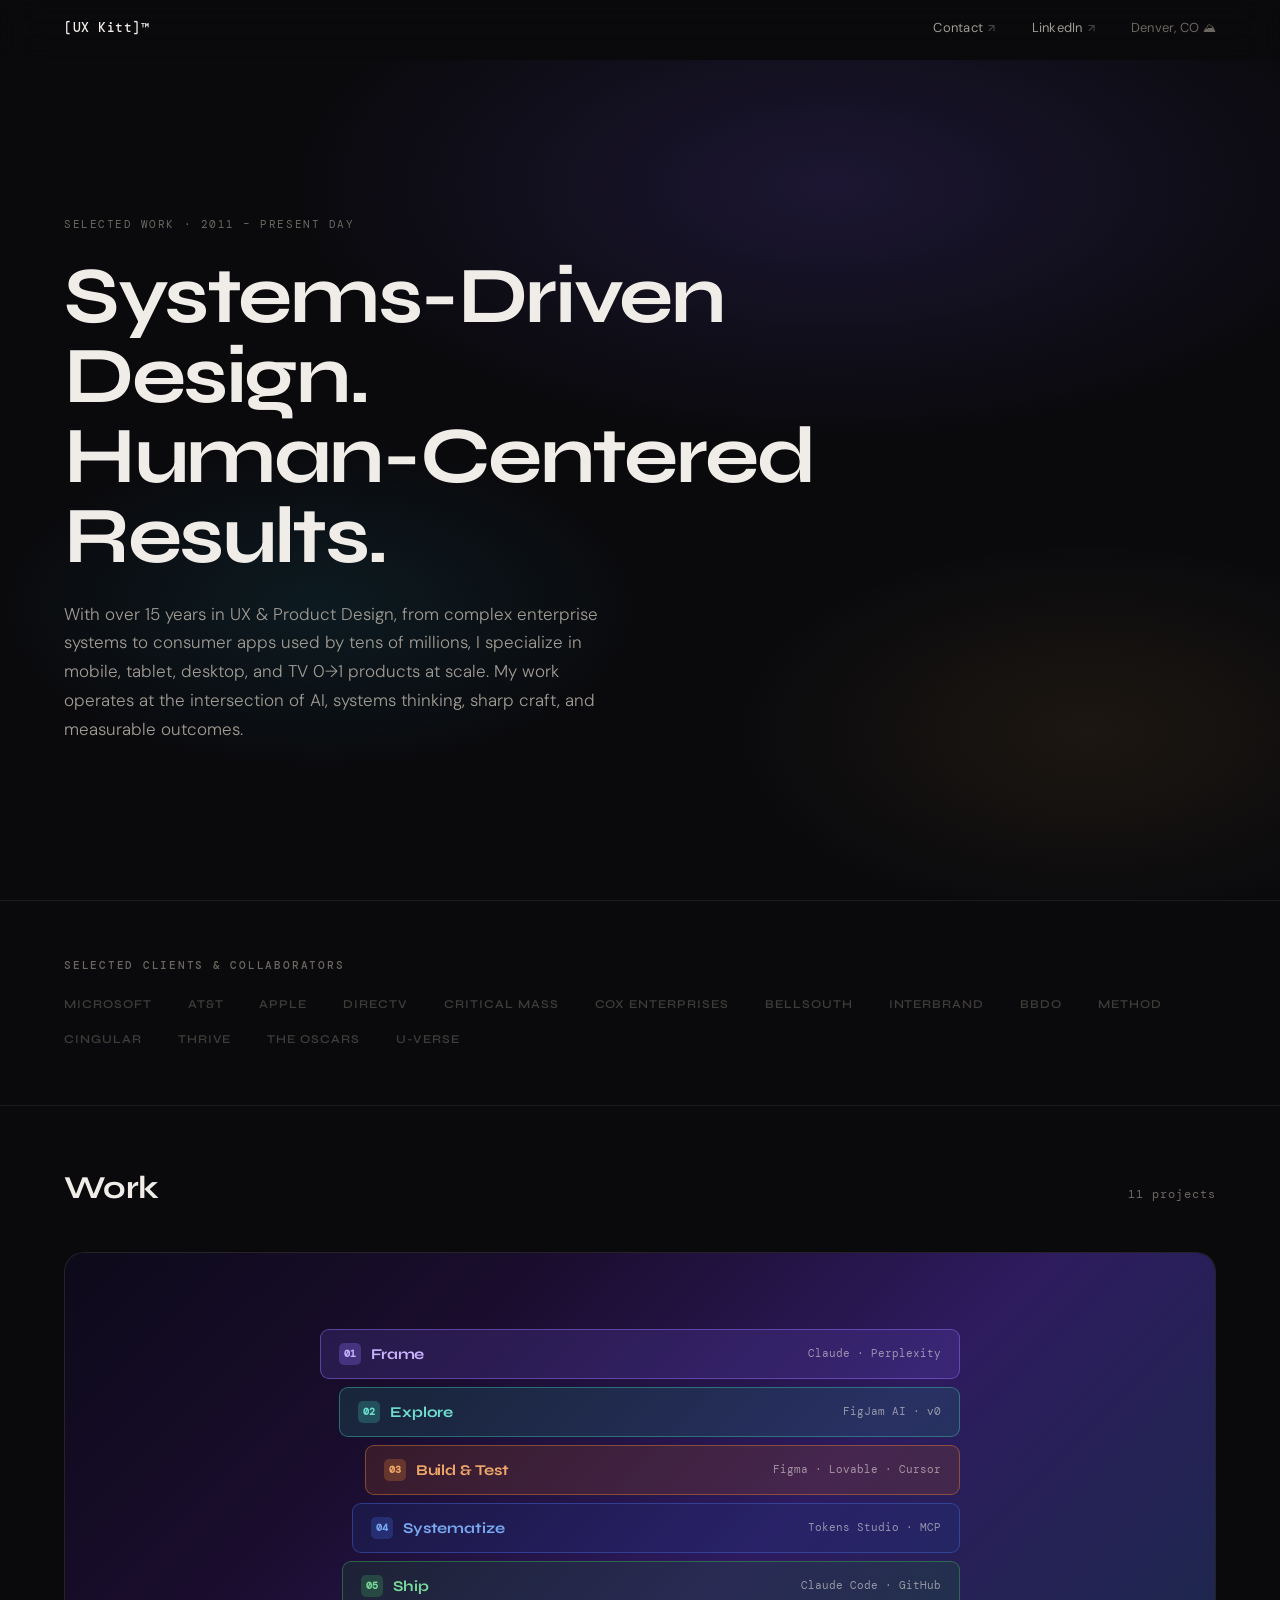
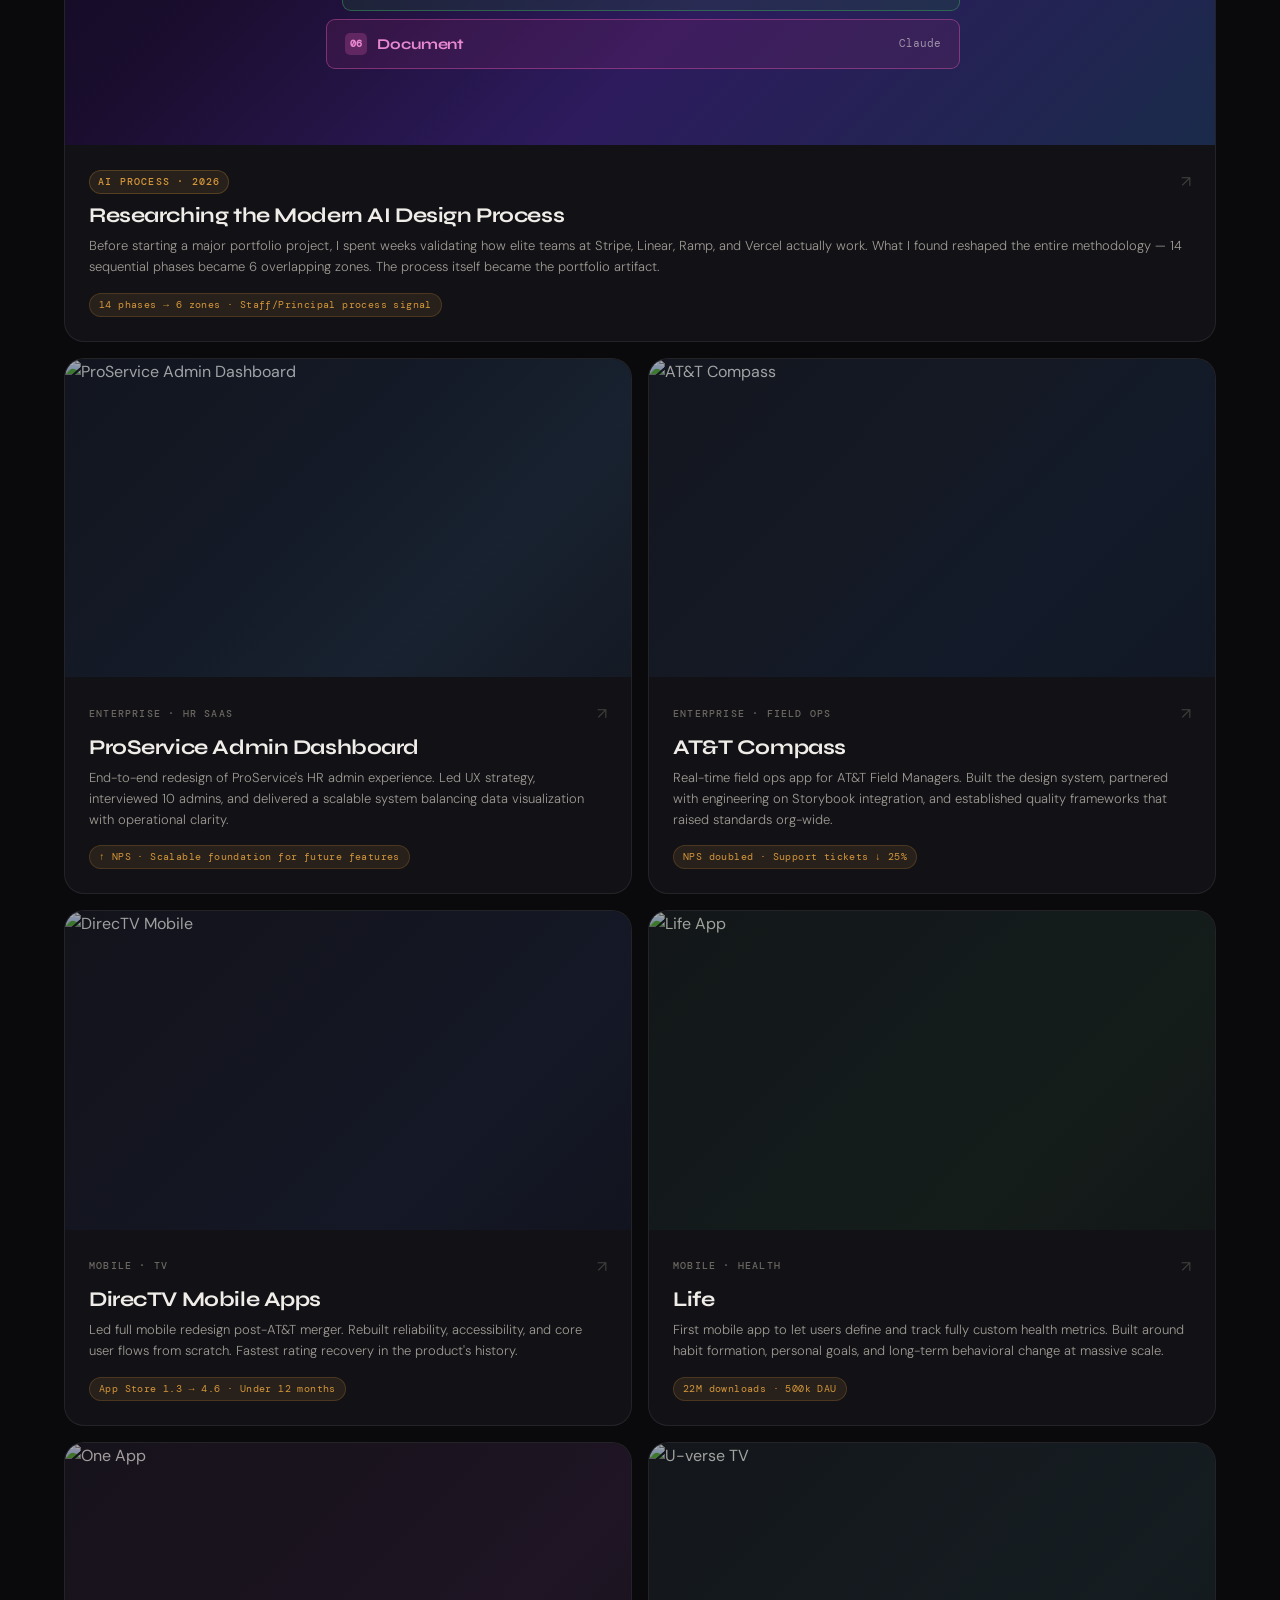
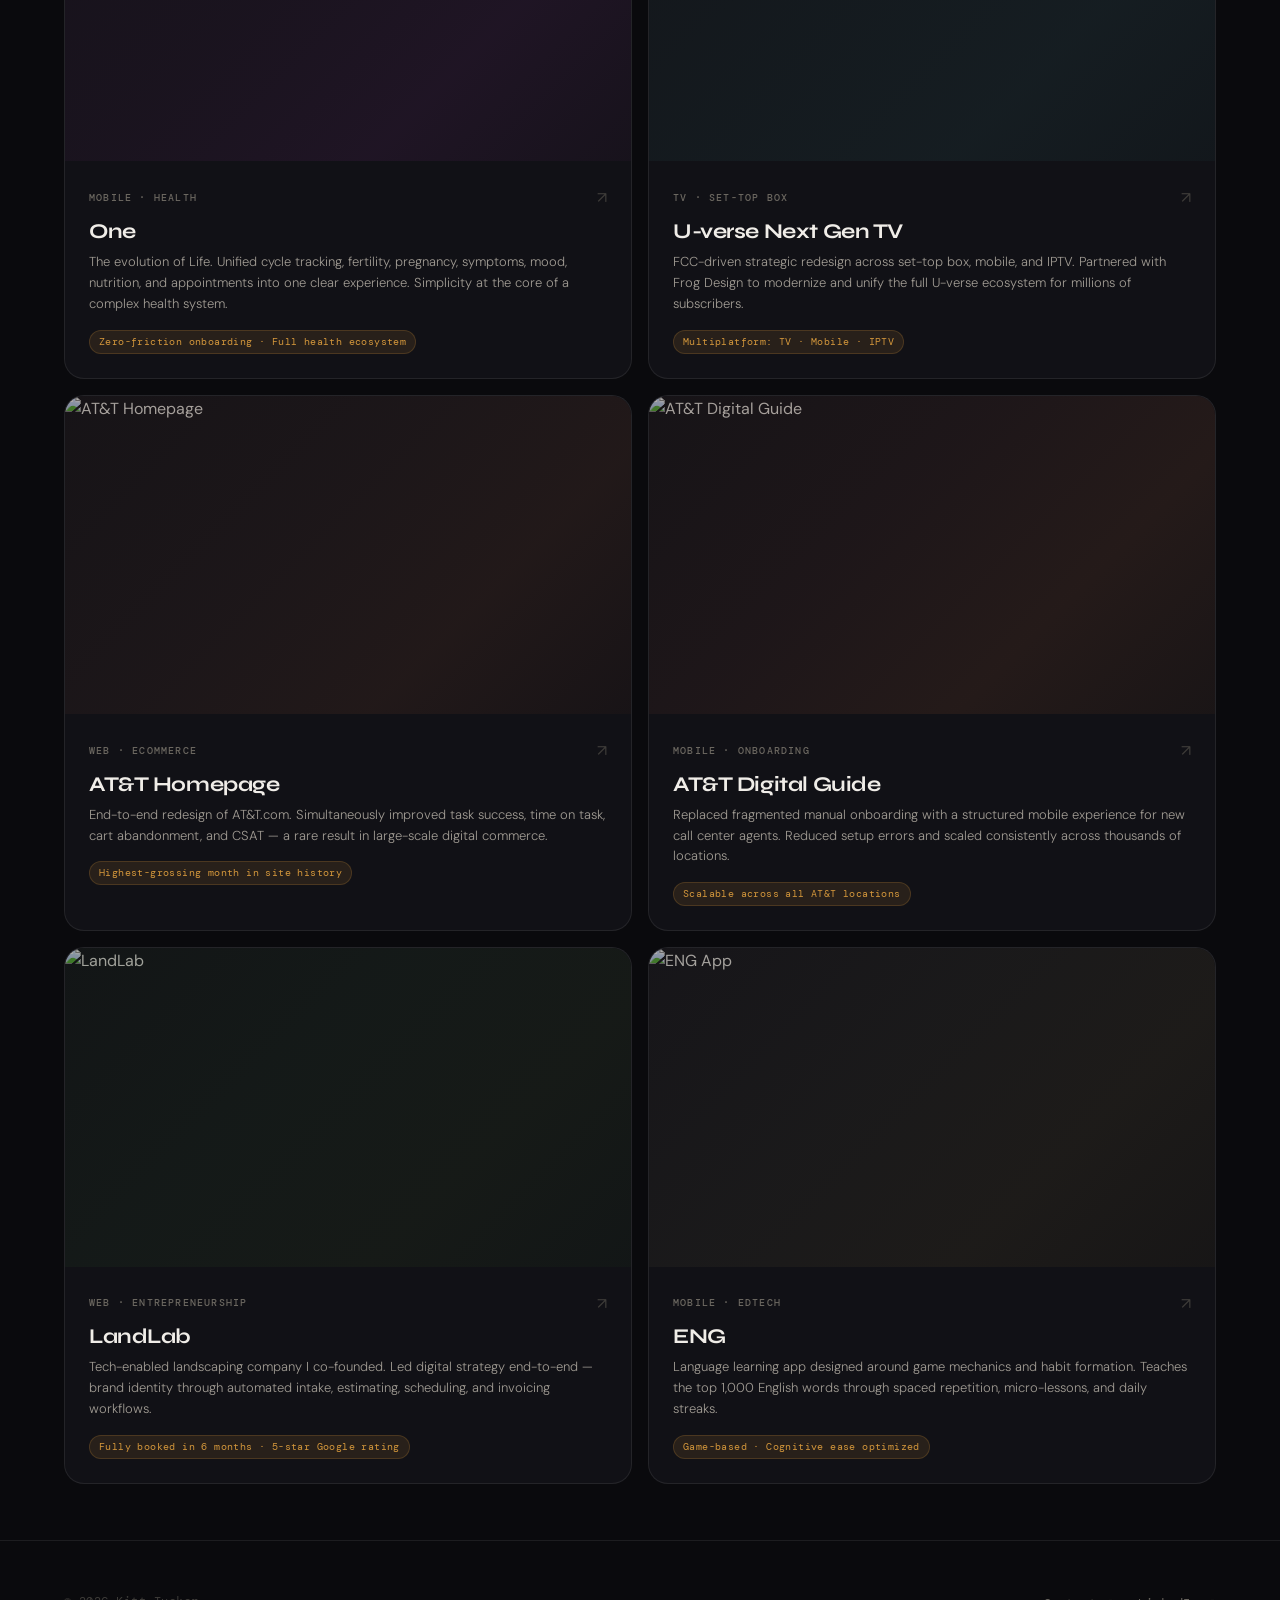
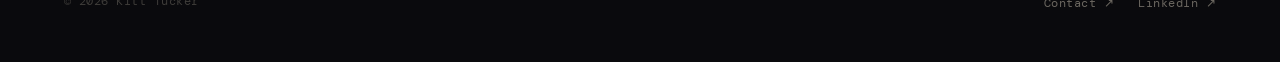
==== commit d2e20b1f: "Ai-Process, Index, Main, ProService, Style" ====
--- a/index.html
+++ b/index.html
@@ -7,581 +7,461 @@
 <meta name="description" content="15 years in UX & Product Design. Mobile, enterprise, TV, and AI-native process. Based in Denver, CO.">
 <link rel="stylesheet" href="style.css">
 <style>
-/* ─── HOMEPAGE SPECIFIC ─── */
-
-/* HERO */
 .hero {
-  min-height: 100svh;
+  min-height: calc(100svh - 60px);
   display: flex;
   flex-direction: column;
-  justify-content: flex-end;
-  padding: clamp(48px, 8vw, 96px) clamp(24px, 5vw, 64px);
+  justify-content: center;
+  padding: clamp(48px, 6vw, 80px) clamp(24px, 5vw, 64px);
   position: relative;
   overflow: hidden;
 }
-
 .hero-bg {
-  position: absolute;
-  inset: 0;
-  z-index: 0;
+  position: absolute; inset: 0; z-index: 0;
   background:
-    radial-gradient(ellipse 80% 60% at 70% 20%, rgba(120,80,200,0.18) 0%, transparent 60%),
-    radial-gradient(ellipse 50% 40% at 30% 60%, rgba(40,160,180,0.12) 0%, transparent 55%),
-    radial-gradient(ellipse 60% 50% at 80% 80%, rgba(212,151,59,0.08) 0%, transparent 50%),
+    radial-gradient(ellipse 70% 50% at 65% 15%, rgba(100,70,200,0.2) 0%, transparent 60%),
+    radial-gradient(ellipse 45% 35% at 25% 65%, rgba(30,140,170,0.13) 0%, transparent 55%),
+    radial-gradient(ellipse 55% 45% at 85% 80%, rgba(212,151,59,0.09) 0%, transparent 50%),
     var(--bg);
-  animation: heroShift 18s ease-in-out infinite alternate;
-}
-
+  animation: heroShift 20s ease-in-out infinite alternate;
+}
 @keyframes heroShift {
   0%   { filter: hue-rotate(0deg) brightness(1); }
-  50%  { filter: hue-rotate(15deg) brightness(1.05); }
-  100% { filter: hue-rotate(-10deg) brightness(0.98); }
-}
-
-.hero-bg-noise {
-  position: absolute;
-  inset: 0;
-  background-image: url("data:image/svg+xml,%3Csvg viewBox='0 0 256 256' xmlns='http://www.w3.org/2000/svg'%3E%3Cfilter id='n'%3E%3CfeTurbulence type='fractalNoise' baseFrequency='0.9' numOctaves='4' stitchTiles='stitch'/%3E%3C/filter%3E%3Crect width='100%25' height='100%25' filter='url(%23n)' opacity='0.04'/%3E%3C/svg%3E");
-  opacity: 0.4;
-  pointer-events: none;
-}
-
+  50%  { filter: hue-rotate(12deg) brightness(1.04); }
+  100% { filter: hue-rotate(-8deg) brightness(0.97); }
+}
 .hero-meta {
-  position: relative;
-  z-index: 1;
-  font-family: var(--font-mono);
-  font-size: 11px;
-  letter-spacing: 0.12em;
-  color: var(--text-3);
-  text-transform: uppercase;
-  margin-bottom: clamp(32px, 4vw, 48px);
-  opacity: 0;
-  animation: fadeUp 0.8s var(--ease-out) 0.4s forwards;
-}
-
+  position: relative; z-index: 1;
+  font-family: var(--font-mono); font-size: 11px;
+  letter-spacing: 0.14em; color: var(--text-3); text-transform: uppercase;
+  margin-bottom: clamp(16px, 2vw, 22px);
+  opacity: 0; animation: fadeUp 0.8s var(--ease-out) 0.5s forwards;
+}
 .hero-headline {
-  position: relative;
-  z-index: 1;
-  font-family: var(--font-serif);
-  font-size: clamp(40px, 7vw, 88px);
-  font-weight: 400;
-  letter-spacing: -0.03em;
-  line-height: 1.0;
-  color: var(--text-1);
-  max-width: 900px;
-  margin-bottom: clamp(20px, 2.5vw, 32px);
-  opacity: 0;
-  animation: fadeUp 0.9s var(--ease-out) 0.6s forwards;
-}
-
+  position: relative; z-index: 1;
+  font-family: var(--font-display); font-size: clamp(36px, 6.5vw, 80px);
+  font-weight: 700; letter-spacing: -0.03em; line-height: 1.0;
+  color: var(--text-1); max-width: 860px;
+  margin-bottom: clamp(16px, 2vw, 24px);
+  opacity: 0; animation: fadeUp 0.9s var(--ease-out) 0.65s forwards;
+}
 .hero-sub {
-  position: relative;
-  z-index: 1;
-  font-size: clamp(15px, 1.6vw, 17px);
-  color: var(--text-2);
-  line-height: 1.7;
-  max-width: 600px;
-  font-weight: 300;
-  opacity: 0;
-  animation: fadeUp 0.9s var(--ease-out) 0.8s forwards;
-}
-
+  position: relative; z-index: 1;
+  font-size: clamp(14px, 1.5vw, 17px); color: var(--text-2);
+  line-height: 1.7; max-width: 560px; font-weight: 300;
+  opacity: 0; animation: fadeUp 0.9s var(--ease-out) 0.8s forwards;
+}
 @keyframes fadeUp {
-  from { opacity: 0; transform: translateY(24px); }
+  from { opacity: 0; transform: translateY(20px); }
   to   { opacity: 1; transform: translateY(0); }
 }
 
 /* CLIENTS */
 .clients {
-  padding: clamp(48px, 6vw, 80px) clamp(24px, 5vw, 64px);
+  padding: clamp(36px, 4.5vw, 56px) clamp(24px, 5vw, 64px);
   border-top: 1px solid var(--border);
 }
-
 .clients-grid {
-  display: grid;
-  grid-template-columns: repeat(auto-fill, minmax(120px, 1fr));
-  gap: clamp(16px, 2.5vw, 32px) clamp(24px, 4vw, 48px);
+  display: flex; flex-wrap: wrap;
+  gap: clamp(10px, 1.5vw, 16px) clamp(18px, 3vw, 36px);
   align-items: center;
 }
-
 .client-name {
-  font-family: var(--font-mono);
+  font-family: var(--font-display);
   font-size: clamp(10px, 1.1vw, 12px);
-  letter-spacing: 0.1em;
-  color: var(--text-4);
-  font-weight: 500;
-  text-transform: uppercase;
-  white-space: nowrap;
-  transition: color 0.3s;
+  letter-spacing: 0.08em; color: var(--text-4);
+  font-weight: 600; text-transform: uppercase;
+  transition: color 0.3s; white-space: nowrap;
 }
 .client-name:hover { color: var(--text-2); }
 
 /* PROJECTS */
 .projects {
-  padding: clamp(48px, 6vw, 80px) clamp(24px, 5vw, 64px);
-}
-
+  padding: clamp(36px, 4.5vw, 56px) clamp(24px, 5vw, 64px);
+  border-top: 1px solid var(--border);
+}
 .projects-header {
-  display: flex;
-  align-items: baseline;
+  display: flex; align-items: baseline;
   justify-content: space-between;
-  margin-bottom: clamp(32px, 4vw, 48px);
-  flex-wrap: wrap;
-  gap: 12px;
-}
-
+  margin-bottom: clamp(24px, 3vw, 40px);
+  flex-wrap: wrap; gap: 12px;
+}
 .projects-title {
-  font-family: var(--font-serif);
-  font-size: clamp(24px, 3vw, 36px);
-  font-weight: 400;
-  color: var(--text-1);
-}
-
+  font-family: var(--font-display);
+  font-size: clamp(22px, 2.8vw, 32px);
+  font-weight: 700; color: var(--text-1); letter-spacing: -0.02em;
+}
 .projects-count {
-  font-family: var(--font-mono);
-  font-size: 12px;
-  color: var(--text-3);
-  letter-spacing: 0.08em;
-}
-
+  font-family: var(--font-mono); font-size: 12px;
+  color: var(--text-3); letter-spacing: 0.08em;
+}
 .projects-grid {
   display: grid;
-  grid-template-columns: repeat(auto-fill, minmax(min(100%, 440px), 1fr));
-  gap: clamp(16px, 2vw, 20px);
+  grid-template-columns: repeat(auto-fill, minmax(min(100%, 420px), 1fr));
+  gap: clamp(12px, 1.5vw, 16px);
 }
 
 /* PROJECT CARD */
 .project-card {
-  display: block;
-  background: var(--surface);
-  border: 1px solid var(--border);
-  border-radius: var(--radius-lg);
-  overflow: hidden;
-  transition: border-color 0.3s ease, box-shadow 0.4s ease, transform 0.4s var(--ease-out);
-  cursor: pointer;
-  transform-style: preserve-3d;
-  will-change: transform;
-}
-
+  display: block; background: var(--surface);
+  border: 1px solid var(--border); border-radius: var(--radius-lg);
+  overflow: hidden; cursor: pointer; position: relative;
+  transition: border-color 0.3s, box-shadow 0.35s, transform 0.35s var(--ease-out);
+}
+.project-card::after {
+  content: ''; position: absolute;
+  bottom: 0; left: 0; right: 0; height: 2px;
+  background: var(--gold);
+  transform: scaleX(0); transform-origin: left;
+  transition: transform 0.35s var(--ease-out);
+}
 .project-card:hover {
   border-color: var(--border-hover);
-  box-shadow: 0 24px 64px rgba(0,0,0,0.4), 0 0 0 1px rgba(255,255,255,0.05);
-}
-
-.project-card.featured {
-  grid-column: 1 / -1;
-}
+  box-shadow: 0 16px 48px rgba(0,0,0,0.5);
+  transform: translateY(-5px);
+}
+.project-card:hover::after { transform: scaleX(1); }
+.project-card.featured { grid-column: 1 / -1; }
 
 .card-visual {
-  aspect-ratio: 16/9;
-  overflow: hidden;
-  position: relative;
-}
-
-.project-card.featured .card-visual {
-  aspect-ratio: 21/9;
-}
-
-.card-gradient {
-  position: absolute;
-  inset: 0;
+  aspect-ratio: 16/9; overflow: hidden;
+  position: relative; background: var(--surface-2);
+}
+.project-card.featured .card-visual { aspect-ratio: 21/9; }
+.card-visual img {
+  position: absolute; inset: 0; width: 100%; height: 100%; object-fit: cover;
   transition: transform 0.6s var(--ease-out);
 }
-.project-card:hover .card-gradient {
-  transform: scale(1.04);
-}
-
-/* Unique gradients per project */
-.grad-ai       { background: linear-gradient(135deg, #0D0A1A 0%, #1A0D2E 30%, #2D1B5E 60%, #1A2A4A 100%); }
-.grad-proservice { background: linear-gradient(135deg, #0A1220 0%, #0D1E35 40%, #1A3550 70%, #102030 100%); }
-.grad-compass  { background: linear-gradient(135deg, #0D1520 0%, #101C2E 40%, #0A2240 70%, #08182E 100%); }
-.grad-attguide { background: linear-gradient(135deg, #150D0A 0%, #2A1510 40%, #3D2010 70%, #201208 100%); }
-.grad-directv  { background: linear-gradient(135deg, #0A0D15 0%, #0D1225 40%, #101A35 70%, #080D20 100%); }
-.grad-uverse   { background: linear-gradient(135deg, #0D1515 0%, #0F2020 40%, #122828 70%, #0A1818 100%); }
-.grad-atthome  { background: linear-gradient(135deg, #150D0A 0%, #251510 40%, #351C10 70%, #1A0D08 100%); }
-.grad-life     { background: linear-gradient(135deg, #0A150D 0%, #0D2015 40%, #102815 70%, #081508 100%); }
-.grad-one      { background: linear-gradient(135deg, #150A15 0%, #200D20 40%, #2E1030 70%, #180A18 100%); }
-.grad-landlab  { background: linear-gradient(135deg, #0A1208 0%, #0F1E0D 40%, #141F0A 70%, #0A1508 100%); }
-.grad-eng      { background: linear-gradient(135deg, #151210 0%, #201E14 40%, #282210 70%, #181408 100%); }
-
-/* card overlay graphic */
-.card-overlay {
-  position: absolute;
-  inset: 0;
-  display: flex;
-  align-items: center;
-  justify-content: center;
-}
-
-.card-icon {
-  font-size: clamp(28px, 4vw, 48px);
-  opacity: 0.18;
-  filter: blur(1px);
-  transition: opacity 0.4s, transform 0.5s var(--ease-out);
-}
-.project-card:hover .card-icon {
-  opacity: 0.3;
-  transform: scale(1.1);
-}
-
-/* AI case study gets the zones visual as card art */
-.card-zones {
-  display: flex;
-  flex-direction: column;
-  gap: 6px;
-  padding: 28px;
-  width: 100%;
-}
-.card-zone-bar {
-  height: 28px;
-  border-radius: 6px;
-  border: 1px solid;
-  display: flex;
-  align-items: center;
-  padding: 0 12px;
-  font-family: var(--font-mono);
-  font-size: 10px;
-  font-weight: 600;
-  letter-spacing: 0.1em;
-  text-transform: uppercase;
-  opacity: 0.85;
-  transition: opacity 0.3s, transform 0.4s var(--ease-out);
-}
-.project-card:hover .card-zone-bar { opacity: 1; }
-.project-card:hover .card-zone-bar:nth-child(1) { transform: translateX(0px); }
-.project-card:hover .card-zone-bar:nth-child(2) { transform: translateX(8px); }
-.project-card:hover .card-zone-bar:nth-child(3) { transform: translateX(14px); }
-.project-card:hover .card-zone-bar:nth-child(4) { transform: translateX(10px); }
-.project-card:hover .card-zone-bar:nth-child(5) { transform: translateX(6px); }
-.project-card:hover .card-zone-bar:nth-child(6) { transform: translateX(2px); }
-
-.czb-1 { background:rgba(100,80,200,0.2); border-color:rgba(140,110,240,0.5); color:#B8A0F0; }
-.czb-2 { background:rgba(30,130,120,0.2); border-color:rgba(60,180,165,0.5); color:#5ECFBE; }
-.czb-3 { background:rgba(160,80,30,0.2); border-color:rgba(210,120,50,0.5); color:#E09050; }
-.czb-4 { background:rgba(30,60,140,0.2); border-color:rgba(60,100,210,0.5); color:#6090E0; }
-.czb-5 { background:rgba(30,100,50,0.2); border-color:rgba(60,160,90,0.5); color:#60C880; }
-.czb-6 { background:rgba(130,40,100,0.2); border-color:rgba(200,80,160,0.5); color:#D870C0; }
+.project-card:hover .card-visual img { transform: scale(1.04); }
+.card-gradient { position: absolute; inset: 0; pointer-events: none; }
+
+/* Gradients */
+.grad-ai        { background: linear-gradient(135deg, #0D0A1A 0%, #1A0D2E 30%, #2D1B5E 60%, #1A2A4A 100%); }
+.grad-proservice{ background: linear-gradient(135deg, #0A1220 0%, #0D1E35 40%, #1A3550 70%, #102030 100%); }
+.grad-compass   { background: linear-gradient(135deg, #0D1520 0%, #101C2E 40%, #0A2240 70%, #08182E 100%); }
+.grad-attguide  { background: linear-gradient(135deg, #150D0A 0%, #2A1510 40%, #3D2010 70%, #201208 100%); }
+.grad-directv   { background: linear-gradient(135deg, #0A0D15 0%, #0D1225 40%, #101A35 70%, #080D20 100%); }
+.grad-uverse    { background: linear-gradient(135deg, #0D1515 0%, #0F2020 40%, #122828 70%, #0A1818 100%); }
+.grad-atthome   { background: linear-gradient(135deg, #150D0A 0%, #251510 40%, #351C10 70%, #1A0D08 100%); }
+.grad-life      { background: linear-gradient(135deg, #0A150D 0%, #0D2015 40%, #102815 70%, #081508 100%); }
+.grad-one       { background: linear-gradient(135deg, #150A15 0%, #200D20 40%, #2E1030 70%, #180A18 100%); }
+.grad-landlab   { background: linear-gradient(135deg, #0A1208 0%, #0F1E0D 40%, #141F0A 70%, #0A1508 100%); }
+.grad-eng       { background: linear-gradient(135deg, #151210 0%, #201E14 40%, #282210 70%, #181408 100%); }
+
+/* AI CARD */
+.ai-card-visual {
+  position: absolute; inset: 0;
+  display: flex; align-items: center; justify-content: center;
+  padding: clamp(20px, 3vw, 36px); overflow: hidden;
+}
+.ai-process-diagram {
+  width: 100%; max-width: 640px;
+  display: flex; flex-direction: column; gap: 8px;
+}
+.ai-process-row {
+  opacity: 0;
+  animation: zoneSlideIn 0.5s var(--ease-out) forwards;
+}
+.ai-process-row:nth-child(1) { animation-delay: 0.05s; }
+.ai-process-row:nth-child(2) { animation-delay: 0.15s; }
+.ai-process-row:nth-child(3) { animation-delay: 0.25s; }
+.ai-process-row:nth-child(4) { animation-delay: 0.35s; }
+.ai-process-row:nth-child(5) { animation-delay: 0.45s; }
+.ai-process-row:nth-child(6) { animation-delay: 0.55s; }
+
+@keyframes zoneSlideIn {
+  from { opacity: 0; transform: translateX(-16px); }
+  to   { opacity: 1; transform: translateX(0); }
+}
+
+.ai-zone-pill {
+  padding: clamp(8px, 1vw, 12px) clamp(12px, 1.5vw, 18px);
+  border-radius: 9px; border: 1px solid;
+  display: flex; align-items: center; gap: 10px;
+  transition: transform 0.3s var(--ease-out), filter 0.3s;
+}
+.ai-process-diagram:hover .ai-zone-pill { filter: brightness(0.65); }
+.ai-process-diagram:hover .ai-process-row:hover .ai-zone-pill {
+  filter: brightness(1.1);
+  transform: translateX(8px);
+}
+
+.ai-zone-num {
+  font-family: var(--font-mono); font-size: 10px; font-weight: 600;
+  width: 22px; height: 22px; border-radius: 5px;
+  display: flex; align-items: center; justify-content: center; flex-shrink: 0;
+}
+.ai-zone-name {
+  font-family: var(--font-display); font-size: clamp(12px, 1.4vw, 15px);
+  font-weight: 700; letter-spacing: -0.01em; flex: 1;
+}
+.ai-zone-tools {
+  font-family: var(--font-mono); font-size: clamp(9px, 0.9vw, 11px);
+  opacity: 0.55; white-space: nowrap;
+}
+
+.az1 { background:rgba(100,80,200,0.22); border-color:rgba(140,110,240,0.5); }
+.az2 { background:rgba(30,130,120,0.22); border-color:rgba(60,180,165,0.5); }
+.az3 { background:rgba(160,80,30,0.22);  border-color:rgba(210,120,50,0.5); }
+.az4 { background:rgba(30,60,140,0.22);  border-color:rgba(60,100,210,0.5); }
+.az5 { background:rgba(30,100,50,0.22);  border-color:rgba(60,160,90,0.5); }
+.az6 { background:rgba(130,40,100,0.22); border-color:rgba(200,80,160,0.5); }
+
+.az1 .ai-zone-num { background:rgba(140,110,240,0.3); color:#C8B4FF; }
+.az2 .ai-zone-num { background:rgba(60,180,165,0.3);  color:#6EDFCF; }
+.az3 .ai-zone-num { background:rgba(210,120,50,0.3);  color:#F0A868; }
+.az4 .ai-zone-num { background:rgba(60,100,210,0.3);  color:#78A8F0; }
+.az5 .ai-zone-num { background:rgba(60,160,90,0.3);   color:#78D898; }
+.az6 .ai-zone-num { background:rgba(200,80,160,0.3);  color:#E888D0; }
+
+.az1 .ai-zone-name { color:#C8B4FF; }
+.az2 .ai-zone-name { color:#6EDFCF; }
+.az3 .ai-zone-name { color:#F0A868; }
+.az4 .ai-zone-name { color:#78A8F0; }
+.az5 .ai-zone-name { color:#78D898; }
+.az6 .ai-zone-name { color:#E888D0; }
+
+/* zone offsets for overlapping story */
+.ai-process-row:nth-child(1) .ai-zone-pill { margin-left: 0; }
+.ai-process-row:nth-child(2) .ai-zone-pill { margin-left: 3%; }
+.ai-process-row:nth-child(3) .ai-zone-pill { margin-left: 7%; }
+.ai-process-row:nth-child(4) .ai-zone-pill { margin-left: 5%; }
+.ai-process-row:nth-child(5) .ai-zone-pill { margin-left: 3.5%; }
+.ai-process-row:nth-child(6) .ai-zone-pill { margin-left: 1%; }
 
 /* CARD BODY */
-.card-body {
-  padding: clamp(20px, 2.5vw, 28px);
-}
-
+.card-body { padding: clamp(16px, 2vw, 24px); }
 .card-meta {
-  display: flex;
-  align-items: center;
-  justify-content: space-between;
-  margin-bottom: 10px;
-}
-
+  display: flex; align-items: center;
+  justify-content: space-between; margin-bottom: 8px;
+}
 .card-tag {
-  font-family: var(--font-mono);
-  font-size: 10px;
-  letter-spacing: 0.12em;
-  text-transform: uppercase;
-  color: var(--text-3);
-  font-weight: 500;
-}
-
+  font-family: var(--font-mono); font-size: 10px;
+  letter-spacing: 0.12em; text-transform: uppercase;
+  color: var(--text-3); font-weight: 500;
+}
 .card-tag.tag-new {
-  color: var(--gold);
-  background: var(--gold-dim);
-  padding: 3px 8px;
-  border-radius: 20px;
+  color: var(--gold); background: var(--gold-dim);
+  padding: 3px 8px; border-radius: 20px;
   border: 1px solid rgba(212,151,59,0.25);
 }
-
 .card-arrow {
-  font-size: 16px;
-  color: var(--text-4);
+  font-size: 16px; color: var(--text-4);
   transition: color 0.2s, transform 0.3s var(--ease-spring);
 }
-.project-card:hover .card-arrow {
-  color: var(--text-1);
-  transform: translate(3px, -3px);
-}
-
+.project-card:hover .card-arrow { color: var(--gold); transform: translate(2px,-2px); }
 .card-title {
-  font-family: var(--font-serif);
-  font-size: clamp(18px, 2.2vw, 24px);
-  font-weight: 400;
-  color: var(--text-1);
-  line-height: 1.25;
-  margin-bottom: 8px;
-  letter-spacing: -0.01em;
-}
-
+  font-family: var(--font-display);
+  font-size: clamp(16px, 1.9vw, 21px);
+  font-weight: 700; color: var(--text-1);
+  line-height: 1.2; margin-bottom: 8px; letter-spacing: -0.02em;
+}
 .card-desc {
-  font-size: clamp(13px, 1.3vw, 14px);
-  color: var(--text-2);
-  line-height: 1.6;
-  font-weight: 300;
+  font-size: clamp(12px, 1.2vw, 13px); color: var(--text-2);
+  line-height: 1.6; font-weight: 300; margin-bottom: 12px;
+}
+.card-metric {
+  display: inline-flex; align-items: center; gap: 6px;
+  font-family: var(--font-mono); font-size: 10px;
+  color: var(--gold); letter-spacing: 0.04em;
+  padding: 3px 9px; background: var(--gold-dim);
+  border-radius: 20px; border: 1px solid rgba(212,151,59,0.2);
 }
 </style>
 </head>
 <body>
 
-<!-- NAV -->
 <nav class="nav">
   <a href="index.html" class="nav-logo">[UX Kitt]™</a>
   <ul class="nav-links">
     <li><a href="mailto:kitt@uxkitt.com">Contact <span class="nav-arrow">↗</span></a></li>
     <li><a href="https://www.linkedin.com/in/uxkitt" target="_blank" rel="noopener">LinkedIn <span class="nav-arrow">↗</span></a></li>
-    <li><a href="#" style="pointer-events:none; color:var(--text-3)">Denver, CO ⛰</a></li>
+    <li><a href="#" style="pointer-events:none;color:var(--text-3)">Denver, CO ⛰</a></li>
   </ul>
 </nav>
 
 <main class="page">
-
-  <!-- HERO -->
   <section class="hero">
     <div class="hero-bg"></div>
-    <div class="hero-bg-noise"></div>
     <div class="hero-meta">Selected work · 2011 – Present Day</div>
     <h1 class="hero-headline">Systems-Driven Design.<br>Human-Centered Results.</h1>
     <p class="hero-sub">With over 15 years in UX &amp; Product Design, from complex enterprise systems to consumer apps used by tens of millions, I specialize in mobile, tablet, desktop, and TV 0→1 products at scale. My work operates at the intersection of AI, systems thinking, sharp craft, and measurable outcomes.</p>
   </section>
 
-  <!-- CLIENTS -->
   <section class="clients reveal">
     <p class="section-label">Selected clients &amp; collaborators</p>
     <div class="clients-grid">
-      <span class="client-name">Microsoft</span>
-      <span class="client-name">AT&amp;T</span>
-      <span class="client-name">Apple</span>
-      <span class="client-name">DirecTV</span>
-      <span class="client-name">Critical Mass</span>
-      <span class="client-name">Cox</span>
-      <span class="client-name">BellSouth</span>
-      <span class="client-name">Interbrand</span>
-      <span class="client-name">BBDO</span>
-      <span class="client-name">Method</span>
-      <span class="client-name">Cingular</span>
-      <span class="client-name">Thrive</span>
-      <span class="client-name">The Oscars</span>
-      <span class="client-name">U-verse</span>
-      <span class="client-name">ManMade Music</span>
+      <span class="client-name">Microsoft</span><span class="client-name">AT&amp;T</span>
+      <span class="client-name">Apple</span><span class="client-name">DirecTV</span>
+      <span class="client-name">Critical Mass</span><span class="client-name">Cox Enterprises</span>
+      <span class="client-name">BellSouth</span><span class="client-name">Interbrand</span>
+      <span class="client-name">BBDO</span><span class="client-name">Method</span>
+      <span class="client-name">Cingular</span><span class="client-name">Thrive</span>
+      <span class="client-name">The Oscars</span><span class="client-name">U-verse</span>
     </div>
   </section>
 
-  <!-- PROJECTS -->
   <section class="projects">
     <div class="projects-header reveal">
       <h2 class="projects-title">Work</h2>
       <span class="projects-count">11 projects</span>
     </div>
-
     <div class="projects-grid">
 
-      <!-- AI PROCESS — FEATURED -->
       <a href="ai-process.html" class="project-card featured reveal">
         <div class="card-visual">
-          <div class="card-gradient grad-ai">
-            <div class="card-overlay">
-              <div class="card-zones">
-                <div class="card-zone-bar czb-1">01 · Frame</div>
-                <div class="card-zone-bar czb-2" style="margin-left:20px">02 · Explore</div>
-                <div class="card-zone-bar czb-3" style="margin-left:40px">03 · Build &amp; Test</div>
-                <div class="card-zone-bar czb-4" style="margin-left:32px">04 · Systematize</div>
-                <div class="card-zone-bar czb-5" style="margin-left:22px">05 · Ship</div>
-                <div class="card-zone-bar czb-6" style="margin-left:10px">06 · Document</div>
-              </div>
+          <div class="card-gradient grad-ai"></div>
+          <div class="ai-card-visual">
+            <div class="ai-process-diagram">
+              <div class="ai-process-row"><div class="ai-zone-pill az1"><div class="ai-zone-num">01</div><div class="ai-zone-name">Frame</div><div class="ai-zone-tools">Claude · Perplexity</div></div></div>
+              <div class="ai-process-row"><div class="ai-zone-pill az2"><div class="ai-zone-num">02</div><div class="ai-zone-name">Explore</div><div class="ai-zone-tools">FigJam AI · v0</div></div></div>
+              <div class="ai-process-row"><div class="ai-zone-pill az3"><div class="ai-zone-num">03</div><div class="ai-zone-name">Build &amp; Test</div><div class="ai-zone-tools">Figma · Lovable · Cursor</div></div></div>
+              <div class="ai-process-row"><div class="ai-zone-pill az4"><div class="ai-zone-num">04</div><div class="ai-zone-name">Systematize</div><div class="ai-zone-tools">Tokens Studio · MCP</div></div></div>
+              <div class="ai-process-row"><div class="ai-zone-pill az5"><div class="ai-zone-num">05</div><div class="ai-zone-name">Ship</div><div class="ai-zone-tools">Claude Code · GitHub</div></div></div>
+              <div class="ai-process-row"><div class="ai-zone-pill az6"><div class="ai-zone-num">06</div><div class="ai-zone-name">Document</div><div class="ai-zone-tools">Claude</div></div></div>
             </div>
           </div>
         </div>
         <div class="card-body">
-          <div class="card-meta">
-            <span class="card-tag tag-new">AI Process · New</span>
-            <span class="card-arrow">↗</span>
-          </div>
+          <div class="card-meta"><span class="card-tag tag-new">AI Process · 2026</span><span class="card-arrow">↗</span></div>
           <h3 class="card-title">Researching the Modern AI Design Process</h3>
-          <p class="card-desc">Before starting a major portfolio project, I spent weeks validating how elite teams at Stripe, Linear, Ramp, and Vercel actually work. What I found reshaped the entire methodology — from 14 sequential phases to 6 overlapping zones.</p>
-        </div>
-      </a>
-
-      <!-- PROSERVICE -->
+          <p class="card-desc">Before starting a major portfolio project, I spent weeks validating how elite teams at Stripe, Linear, Ramp, and Vercel actually work. What I found reshaped the entire methodology — 14 sequential phases became 6 overlapping zones. The process itself became the portfolio artifact.</p>
+          <div class="card-metric">14 phases → 6 zones · Staff/Principal process signal</div>
+        </div>
+      </a>
+
       <a href="proservice.html" class="project-card reveal reveal-delay-1">
         <div class="card-visual">
-          <img src="https://framerusercontent.com/images/v8ycYl5bdEOd4UuO9A0LmPuR8w.jpg" alt="proservice" style="position:absolute;inset:0;width:100%;height:100%;object-fit:cover;transition:transform 0.6s cubic-bezier(0.16,1,0.3,1);">
-            <div class="card-gradient grad-proservice" style="opacity:0.3">
-            <div class="card-overlay"><div class="card-icon">📊</div></div>
-          </div>
-        </div>
-        <div class="card-body">
-          <div class="card-meta">
-            <span class="card-tag">Enterprise</span>
-            <span class="card-arrow">↗</span>
-          </div>
+          <img src="https://framerusercontent.com/images/v8ycYl5bdEOd4UuO9A0LmPuR8w.jpg" alt="ProService Admin Dashboard">
+          <div class="card-gradient grad-proservice" style="opacity:0.35"></div>
+        </div>
+        <div class="card-body">
+          <div class="card-meta"><span class="card-tag">Enterprise · HR SaaS</span><span class="card-arrow">↗</span></div>
           <h3 class="card-title">ProService Admin Dashboard</h3>
-          <p class="card-desc">Modernizing the HR experience for administrators. UX strategy, research with internal teams and end users, and a streamlined interface built for scale.</p>
-        </div>
-      </a>
-
-      <!-- AT&T COMPASS -->
+          <p class="card-desc">End-to-end redesign of ProService's HR admin experience. Led UX strategy, interviewed 10 admins, and delivered a scalable system balancing data visualization with operational clarity.</p>
+          <div class="card-metric">↑ NPS · Scalable foundation for future features</div>
+        </div>
+      </a>
+
       <a href="https://www.uxkitt.com/compass" target="_blank" class="project-card reveal reveal-delay-2">
         <div class="card-visual">
-          <img src="https://framerusercontent.com/images/KIrjdgkkNOEmQKupdSbTNwLhoU.png" alt="compass" style="position:absolute;inset:0;width:100%;height:100%;object-fit:cover;transition:transform 0.6s cubic-bezier(0.16,1,0.3,1);">
-            <div class="card-gradient grad-compass" style="opacity:0.3">
-            <div class="card-overlay"><div class="card-icon">🧭</div></div>
-          </div>
-        </div>
-        <div class="card-body">
-          <div class="card-meta">
-            <span class="card-tag">Enterprise</span>
-            <span class="card-arrow">↗</span>
-          </div>
+          <img src="https://framerusercontent.com/images/KIrjdgkkNOEmQKupdSbTNwLhoU.png" alt="AT&T Compass">
+          <div class="card-gradient grad-compass" style="opacity:0.35"></div>
+        </div>
+        <div class="card-body">
+          <div class="card-meta"><span class="card-tag">Enterprise · Field Ops</span><span class="card-arrow">↗</span></div>
           <h3 class="card-title">AT&amp;T Compass</h3>
-          <p class="card-desc">Enterprise app for AT&amp;T Field Managers. Built the design system, Storybook integration, and quality frameworks. NPS more than doubled, support tickets down 25%.</p>
-        </div>
-      </a>
-
-      <!-- DIRECTV -->
+          <p class="card-desc">Real-time field ops app for AT&amp;T Field Managers. Built the design system, partnered with engineering on Storybook integration, and established quality frameworks that raised standards org-wide.</p>
+          <div class="card-metric">NPS doubled · Support tickets ↓ 25%</div>
+        </div>
+      </a>
+
       <a href="https://www.uxkitt.com/directv" target="_blank" class="project-card reveal reveal-delay-1">
         <div class="card-visual">
-          <img src="https://framerusercontent.com/images/brYuS6og4HSDXRXFPtcTYMvvI7Q.jpeg" alt="directv" style="position:absolute;inset:0;width:100%;height:100%;object-fit:cover;transition:transform 0.6s cubic-bezier(0.16,1,0.3,1);">
-            <div class="card-gradient grad-directv" style="opacity:0.3">
-            <div class="card-overlay"><div class="card-icon">📡</div></div>
-          </div>
-        </div>
-        <div class="card-body">
-          <div class="card-meta">
-            <span class="card-tag">Mobile</span>
-            <span class="card-arrow">↗</span>
-          </div>
+          <img src="https://framerusercontent.com/images/brYuS6og4HSDXRXFPtcTYMvvI7Q.jpeg" alt="DirecTV Mobile">
+          <div class="card-gradient grad-directv" style="opacity:0.35"></div>
+        </div>
+        <div class="card-body">
+          <div class="card-meta"><span class="card-tag">Mobile · TV</span><span class="card-arrow">↗</span></div>
           <h3 class="card-title">DirecTV Mobile Apps</h3>
-          <p class="card-desc">Led full redesign following the AT&amp;T merger. App Store rating from 1.3 to 4.6 in under a year through improved reliability, accessibility, and core flows.</p>
-        </div>
-      </a>
-
-      <!-- LIFE -->
+          <p class="card-desc">Led full mobile redesign post-AT&amp;T merger. Rebuilt reliability, accessibility, and core user flows from scratch. Fastest rating recovery in the product's history.</p>
+          <div class="card-metric">App Store 1.3 → 4.6 · Under 12 months</div>
+        </div>
+      </a>
+
       <a href="https://www.uxkitt.com/life" target="_blank" class="project-card reveal reveal-delay-2">
         <div class="card-visual">
-          <img src="https://framerusercontent.com/images/pTNXHAP2hI6L67BfQcR0mgrf4.jpg" alt="life" style="position:absolute;inset:0;width:100%;height:100%;object-fit:cover;transition:transform 0.6s cubic-bezier(0.16,1,0.3,1);">
-            <div class="card-gradient grad-life" style="opacity:0.3">
-            <div class="card-overlay"><div class="card-icon">💚</div></div>
-          </div>
-        </div>
-        <div class="card-body">
-          <div class="card-meta">
-            <span class="card-tag">Mobile</span>
-            <span class="card-arrow">↗</span>
-          </div>
+          <img src="https://framerusercontent.com/images/pTNXHAP2hI6L67BfQcR0mgrf4.jpg" alt="Life App">
+          <div class="card-gradient grad-life" style="opacity:0.35"></div>
+        </div>
+        <div class="card-body">
+          <div class="card-meta"><span class="card-tag">Mobile · Health</span><span class="card-arrow">↗</span></div>
           <h3 class="card-title">Life</h3>
-          <p class="card-desc">First mobile app to let users create and track custom health metrics. 22 million downloads, 500k DAU.</p>
-        </div>
-      </a>
-
-      <!-- ONE -->
+          <p class="card-desc">First mobile app to let users define and track fully custom health metrics. Built around habit formation, personal goals, and long-term behavioral change at massive scale.</p>
+          <div class="card-metric">22M downloads · 500k DAU</div>
+        </div>
+      </a>
+
       <a href="https://www.uxkitt.com/one" target="_blank" class="project-card reveal reveal-delay-1">
         <div class="card-visual">
-          <img src="https://framerusercontent.com/images/uTyMoK1YRC2HeFs2NSaM8eWwg.jpg" alt="one" style="position:absolute;inset:0;width:100%;height:100%;object-fit:cover;transition:transform 0.6s cubic-bezier(0.16,1,0.3,1);">
-            <div class="card-gradient grad-one" style="opacity:0.3">
-            <div class="card-overlay"><div class="card-icon">⭕</div></div>
-          </div>
-        </div>
-        <div class="card-body">
-          <div class="card-meta">
-            <span class="card-tag">Mobile</span>
-            <span class="card-arrow">↗</span>
-          </div>
+          <img src="https://framerusercontent.com/images/uTyMoK1YRC2HeFs2NSaM8eWwg.jpg" alt="One App">
+          <div class="card-gradient grad-one" style="opacity:0.35"></div>
+        </div>
+        <div class="card-body">
+          <div class="card-meta"><span class="card-tag">Mobile · Health</span><span class="card-arrow">↗</span></div>
           <h3 class="card-title">One</h3>
-          <p class="card-desc">Evolution of Life. Unified cycle, fertility, pregnancy, symptoms, mood, nutrition, and appointments into one clear, responsive experience.</p>
-        </div>
-      </a>
-
-      <!-- U-VERSE -->
+          <p class="card-desc">The evolution of Life. Unified cycle tracking, fertility, pregnancy, symptoms, mood, nutrition, and appointments into one clear experience. Simplicity at the core of a complex health system.</p>
+          <div class="card-metric">Zero-friction onboarding · Full health ecosystem</div>
+        </div>
+      </a>
+
       <a href="https://www.uxkitt.com/uverse-next-gen" target="_blank" class="project-card reveal reveal-delay-2">
         <div class="card-visual">
-          <img src="https://framerusercontent.com/images/6Vpcwq0VUXnWXUydDueeKiUpug.jpg" alt="uverse" style="position:absolute;inset:0;width:100%;height:100%;object-fit:cover;transition:transform 0.6s cubic-bezier(0.16,1,0.3,1);">
-            <div class="card-gradient grad-uverse" style="opacity:0.3">
-            <div class="card-overlay"><div class="card-icon">📺</div></div>
-          </div>
-        </div>
-        <div class="card-body">
-          <div class="card-meta">
-            <span class="card-tag">TV</span>
-            <span class="card-arrow">↗</span>
-          </div>
+          <img src="https://framerusercontent.com/images/6Vpcwq0VUXnWXUydDueeKiUpug.jpg" alt="U-verse TV">
+          <div class="card-gradient grad-uverse" style="opacity:0.35"></div>
+        </div>
+        <div class="card-body">
+          <div class="card-meta"><span class="card-tag">TV · Set-top Box</span><span class="card-arrow">↗</span></div>
           <h3 class="card-title">U-verse Next Gen TV</h3>
-          <p class="card-desc">Strategic redesign across set-top box, mobile, and IPTV. Partnered with Frog. FCC-driven redesign that modernized the interface and unified the ecosystem.</p>
-        </div>
-      </a>
-
-      <!-- AT&T HOMEPAGE -->
+          <p class="card-desc">FCC-driven strategic redesign across set-top box, mobile, and IPTV. Partnered with Frog Design to modernize and unify the full U-verse ecosystem for millions of subscribers.</p>
+          <div class="card-metric">Multiplatform: TV · Mobile · IPTV</div>
+        </div>
+      </a>
+
       <a href="https://www.uxkitt.com/att-homepage" target="_blank" class="project-card reveal reveal-delay-1">
         <div class="card-visual">
-          <img src="https://framerusercontent.com/images/YlQA9FCwZEk6wPZ7J9vg04AQHxI.jpg" alt="atthome" style="position:absolute;inset:0;width:100%;height:100%;object-fit:cover;transition:transform 0.6s cubic-bezier(0.16,1,0.3,1);">
-            <div class="card-gradient grad-atthome" style="opacity:0.3">
-            <div class="card-overlay"><div class="card-icon">🌐</div></div>
-          </div>
-        </div>
-        <div class="card-body">
-          <div class="card-meta">
-            <span class="card-tag">Web</span>
-            <span class="card-arrow">↗</span>
-          </div>
+          <img src="https://framerusercontent.com/images/YlQA9FCwZEk6wPZ7J9vg04AQHxI.jpg" alt="AT&T Homepage">
+          <div class="card-gradient grad-atthome" style="opacity:0.35"></div>
+        </div>
+        <div class="card-body">
+          <div class="card-meta"><span class="card-tag">Web · eCommerce</span><span class="card-arrow">↗</span></div>
           <h3 class="card-title">AT&amp;T Homepage</h3>
-          <p class="card-desc">End-to-end redesign of AT&amp;T.com. Highest-grossing month in site history. Significant gains in task success, cart abandonment, and CSAT.</p>
-        </div>
-      </a>
-
-      <!-- AT&T DIGITAL GUIDE -->
+          <p class="card-desc">End-to-end redesign of AT&amp;T.com. Simultaneously improved task success, time on task, cart abandonment, and CSAT — a rare result in large-scale digital commerce.</p>
+          <div class="card-metric">Highest-grossing month in site history</div>
+        </div>
+      </a>
+
       <a href="https://www.uxkitt.com/att-digital-guide" target="_blank" class="project-card reveal reveal-delay-2">
         <div class="card-visual">
-          <img src="https://framerusercontent.com/images/ZKKoj67LqNepqANxjrmbAqTvcg.jpeg" alt="attguide" style="position:absolute;inset:0;width:100%;height:100%;object-fit:cover;transition:transform 0.6s cubic-bezier(0.16,1,0.3,1);">
-            <div class="card-gradient grad-attguide" style="opacity:0.3">
-            <div class="card-overlay"><div class="card-icon">📱</div></div>
-          </div>
-        </div>
-        <div class="card-body">
-          <div class="card-meta">
-            <span class="card-tag">Mobile</span>
-            <span class="card-arrow">↗</span>
-          </div>
+          <img src="https://framerusercontent.com/images/ZKKoj67LqNepqANxjrmbAqTvcg.jpeg" alt="AT&T Digital Guide">
+          <div class="card-gradient grad-attguide" style="opacity:0.35"></div>
+        </div>
+        <div class="card-body">
+          <div class="card-meta"><span class="card-tag">Mobile · Onboarding</span><span class="card-arrow">↗</span></div>
           <h3 class="card-title">AT&amp;T Digital Guide</h3>
-          <p class="card-desc">Mobile onboarding for new call center agents. Structured step-by-step navigation that simplified complex workstation setup and scaled across the organization.</p>
-        </div>
-      </a>
-
-      <!-- LANDLAB -->
+          <p class="card-desc">Replaced fragmented manual onboarding with a structured mobile experience for new call center agents. Reduced setup errors and scaled consistently across thousands of locations.</p>
+          <div class="card-metric">Scalable across all AT&T locations</div>
+        </div>
+      </a>
+
       <a href="https://www.uxkitt.com/landlab" target="_blank" class="project-card reveal reveal-delay-1">
         <div class="card-visual">
-          <img src="https://framerusercontent.com/images/byVLGNrUCW5nImYh5I4LEA5dp5Q.jpg" alt="landlab" style="position:absolute;inset:0;width:100%;height:100%;object-fit:cover;transition:transform 0.6s cubic-bezier(0.16,1,0.3,1);">
-            <div class="card-gradient grad-landlab" style="opacity:0.3">
-            <div class="card-overlay"><div class="card-icon">🌿</div></div>
-          </div>
-        </div>
-        <div class="card-body">
-          <div class="card-meta">
-            <span class="card-tag">Web</span>
-            <span class="card-arrow">↗</span>
-          </div>
+          <img src="https://framerusercontent.com/images/byVLGNrUCW5nImYh5I4LEA5dp5Q.jpg" alt="LandLab">
+          <div class="card-gradient grad-landlab" style="opacity:0.35"></div>
+        </div>
+        <div class="card-body">
+          <div class="card-meta"><span class="card-tag">Web · Entrepreneurship</span><span class="card-arrow">↗</span></div>
           <h3 class="card-title">LandLab</h3>
-          <p class="card-desc">Tech-enabled landscaping company I co-founded. Led digital strategy from branding through automated workflows. Fully booked in six months, 5-star Google rating.</p>
-        </div>
-      </a>
-
-      <!-- ENG -->
+          <p class="card-desc">Tech-enabled landscaping company I co-founded. Led digital strategy end-to-end — brand identity through automated intake, estimating, scheduling, and invoicing workflows.</p>
+          <div class="card-metric">Fully booked in 6 months · 5-star Google rating</div>
+        </div>
+      </a>
+
       <a href="https://www.uxkitt.com/eng" target="_blank" class="project-card reveal reveal-delay-2">
         <div class="card-visual">
-          <img src="https://framerusercontent.com/images/pSDK2ki2T1w0TDjyDRb3z8Xd78.jpg" alt="eng" style="position:absolute;inset:0;width:100%;height:100%;object-fit:cover;transition:transform 0.6s cubic-bezier(0.16,1,0.3,1);">
-            <div class="card-gradient grad-eng" style="opacity:0.3">
-            <div class="card-overlay"><div class="card-icon">🔤</div></div>
-          </div>
-        </div>
-        <div class="card-body">
-          <div class="card-meta">
-            <span class="card-tag">Mobile</span>
-            <span class="card-arrow">↗</span>
-          </div>
+          <img src="https://framerusercontent.com/images/pSDK2ki2T1w0TDjyDRb3z8Xd78.jpg" alt="ENG App">
+          <div class="card-gradient grad-eng" style="opacity:0.35"></div>
+        </div>
+        <div class="card-body">
+          <div class="card-meta"><span class="card-tag">Mobile · EdTech</span><span class="card-arrow">↗</span></div>
           <h3 class="card-title">ENG</h3>
-          <p class="card-desc">Mobile-first language learning app. Game-based mechanics for mastering the top 1,000 English words. Built around cognitive ease, daily habit formation, and measurable progress.</p>
+          <p class="card-desc">Language learning app designed around game mechanics and habit formation. Teaches the top 1,000 English words through spaced repetition, micro-lessons, and daily streaks.</p>
+          <div class="card-metric">Game-based · Cognitive ease optimized</div>
         </div>
       </a>
 
     </div>
   </section>
-
 </main>
 
 <footer class="footer">
--- a/style.css
+++ b/style.css
@@ -1,4 +1,4 @@
-@import url('https://fonts.googleapis.com/css2?family=DM+Serif+Display:ital@0;1&family=DM+Mono:wght@400;500&family=DM+Sans:opsz,wght@9..40,300;9..40,400;9..40,500;9..40,600&display=swap');
+@import url('https://fonts.googleapis.com/css2?family=Syne:wght@400;500;600;700;800&family=DM+Mono:wght@400;500&family=DM+Sans:opsz,wght@9..40,300;9..40,400;9..40,500&display=swap');
 
 /* ─────────────────────────────────────────
    RESET & ROOT
@@ -10,44 +10,31 @@
   --surface:      #111116;
   --surface-2:    #17171E;
   --border:       rgba(255,255,255,0.08);
-  --border-hover: rgba(255,255,255,0.16);
+  --border-hover: rgba(255,255,255,0.18);
 
   --text-1:  #F0EDE8;
   --text-2:  #A09B93;
   --text-3:  #6B6760;
-  --text-4:  #45433F;
+  --text-4:  #3E3C39;
 
-  --gold:     #D4973B;
-  --gold-dim: rgba(212,151,59,0.12);
-  --gold-glow:rgba(212,151,59,0.06);
+  --gold:      #D4973B;
+  --gold-dim:  rgba(212,151,59,0.12);
+  --gold-glow: rgba(212,151,59,0.06);
 
-  --font-serif: 'DM Serif Display', Georgia, serif;
-  --font-mono:  'DM Mono', 'Courier New', monospace;
-  --font-sans:  'DM Sans', system-ui, sans-serif;
+  --font-display: 'Syne', system-ui, sans-serif;
+  --font-mono:    'DM Mono', 'Courier New', monospace;
+  --font-sans:    'DM Sans', system-ui, sans-serif;
 
   --radius-sm: 8px;
   --radius-md: 14px;
   --radius-lg: 20px;
 
-  --ease-out:   cubic-bezier(0.16, 1, 0.3, 1);
-  --ease-spring:cubic-bezier(0.34, 1.56, 0.64, 1);
+  --ease-out:    cubic-bezier(0.16, 1, 0.3, 1);
+  --ease-spring: cubic-bezier(0.34, 1.56, 0.64, 1);
 }
 
-html {
-  scroll-behavior: smooth;
-  -webkit-font-smoothing: antialiased;
-  -moz-osx-font-smoothing: grayscale;
-}
-
-body {
-  background: var(--bg);
-  color: var(--text-1);
-  font-family: var(--font-sans);
-  font-size: 16px;
-  line-height: 1.6;
-  overflow-x: hidden;
-}
-
+html { scroll-behavior: smooth; -webkit-font-smoothing: antialiased; }
+body { background: var(--bg); color: var(--text-1); font-family: var(--font-sans); font-size: 16px; line-height: 1.6; overflow-x: hidden; }
 img { display: block; max-width: 100%; }
 a { color: inherit; text-decoration: none; }
 
@@ -58,23 +45,20 @@
   position: fixed;
   top: 0; left: 0; right: 0;
   z-index: 100;
-  padding: 20px clamp(24px, 5vw, 64px);
+  padding: 18px clamp(24px, 5vw, 64px);
   display: flex;
   align-items: center;
   justify-content: space-between;
-  background: rgba(10, 10, 13, 0.85);
-  backdrop-filter: blur(16px);
-  -webkit-backdrop-filter: blur(16px);
+  background: rgba(10,10,13,0.8);
+  backdrop-filter: blur(20px);
+  -webkit-backdrop-filter: blur(20px);
   border-bottom: 1px solid transparent;
-  transition: border-color 0.3s ease, background 0.3s ease;
+  transition: border-color 0.3s ease;
   transform: translateY(-100%);
   opacity: 0;
-  animation: navReveal 0.8s var(--ease-out) 0.1s forwards;
+  animation: navReveal 0.7s var(--ease-out) 0.2s forwards;
 }
-
-.nav.scrolled {
-  border-color: var(--border);
-}
+.nav.scrolled { border-color: var(--border); }
 
 @keyframes navReveal {
   to { transform: translateY(0); opacity: 1; }
@@ -96,7 +80,6 @@
   gap: clamp(20px, 3vw, 36px);
   list-style: none;
 }
-
 .nav-links a {
   font-size: 13px;
   color: var(--text-2);
@@ -107,13 +90,8 @@
   gap: 5px;
 }
 .nav-links a:hover { color: var(--text-1); }
+.nav-arrow { font-size: 11px; opacity: 0.5; }
 
-.nav-arrow {
-  font-size: 11px;
-  opacity: 0.5;
-}
-
-/* back button on case study pages */
 .nav-back {
   font-family: var(--font-mono);
   font-size: 12px;
@@ -140,27 +118,21 @@
 /* ─────────────────────────────────────────
    PAGE WRAPPER
 ───────────────────────────────────────── */
-.page {
-  padding-top: 72px;
-}
+.page { padding-top: 60px; }
 
 /* ─────────────────────────────────────────
    SCROLL REVEAL
 ───────────────────────────────────────── */
 .reveal {
   opacity: 0;
-  transform: translateY(32px);
+  transform: translateY(28px);
   transition: opacity 0.7s var(--ease-out), transform 0.7s var(--ease-out);
 }
-.reveal.visible {
-  opacity: 1;
-  transform: translateY(0);
-}
-.reveal-delay-1 { transition-delay: 0.1s; }
-.reveal-delay-2 { transition-delay: 0.2s; }
-.reveal-delay-3 { transition-delay: 0.3s; }
-.reveal-delay-4 { transition-delay: 0.4s; }
-.reveal-delay-5 { transition-delay: 0.5s; }
+.reveal.visible { opacity: 1; transform: translateY(0); }
+.reveal-delay-1 { transition-delay: 0.08s; }
+.reveal-delay-2 { transition-delay: 0.16s; }
+.reveal-delay-3 { transition-delay: 0.24s; }
+.reveal-delay-4 { transition-delay: 0.32s; }
 
 /* ─────────────────────────────────────────
    UTILITY
@@ -175,7 +147,7 @@
   text-transform: uppercase;
   color: var(--gold);
   font-weight: 500;
-  margin-bottom: 18px;
+  margin-bottom: 16px;
 }
 .eyebrow::before {
   content: '';
@@ -215,24 +187,7 @@
   flex-wrap: wrap;
   gap: 12px;
 }
-
-.footer-copy {
-  font-family: var(--font-mono);
-  font-size: 12px;
-  color: var(--text-4);
-  letter-spacing: 0.04em;
-}
-
-.footer-links {
-  display: flex;
-  gap: 24px;
-  list-style: none;
-}
-.footer-links a {
-  font-family: var(--font-mono);
-  font-size: 12px;
-  color: var(--text-3);
-  letter-spacing: 0.04em;
-  transition: color 0.2s;
-}
+.footer-copy { font-family: var(--font-mono); font-size: 12px; color: var(--text-4); letter-spacing: 0.04em; }
+.footer-links { display: flex; gap: 24px; list-style: none; }
+.footer-links a { font-family: var(--font-mono); font-size: 12px; color: var(--text-3); letter-spacing: 0.04em; transition: color 0.2s; }
 .footer-links a:hover { color: var(--text-1); }
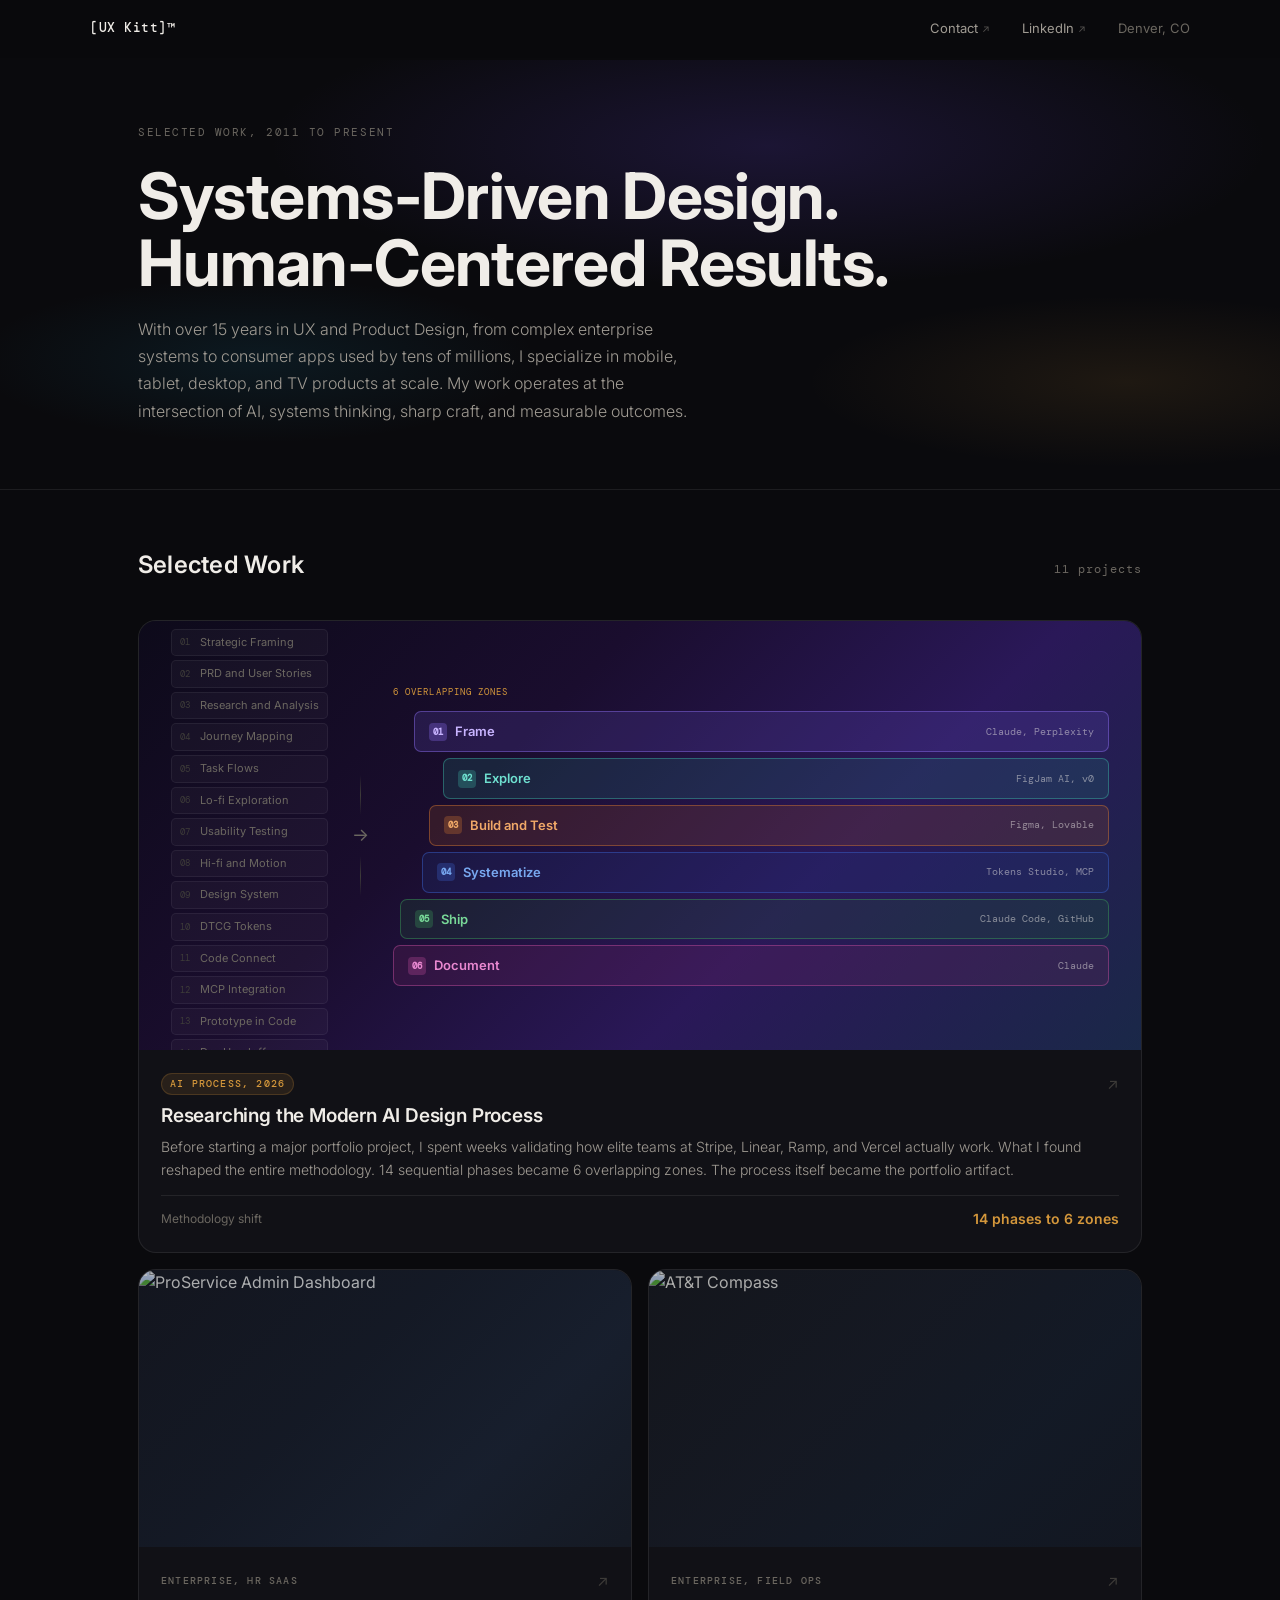
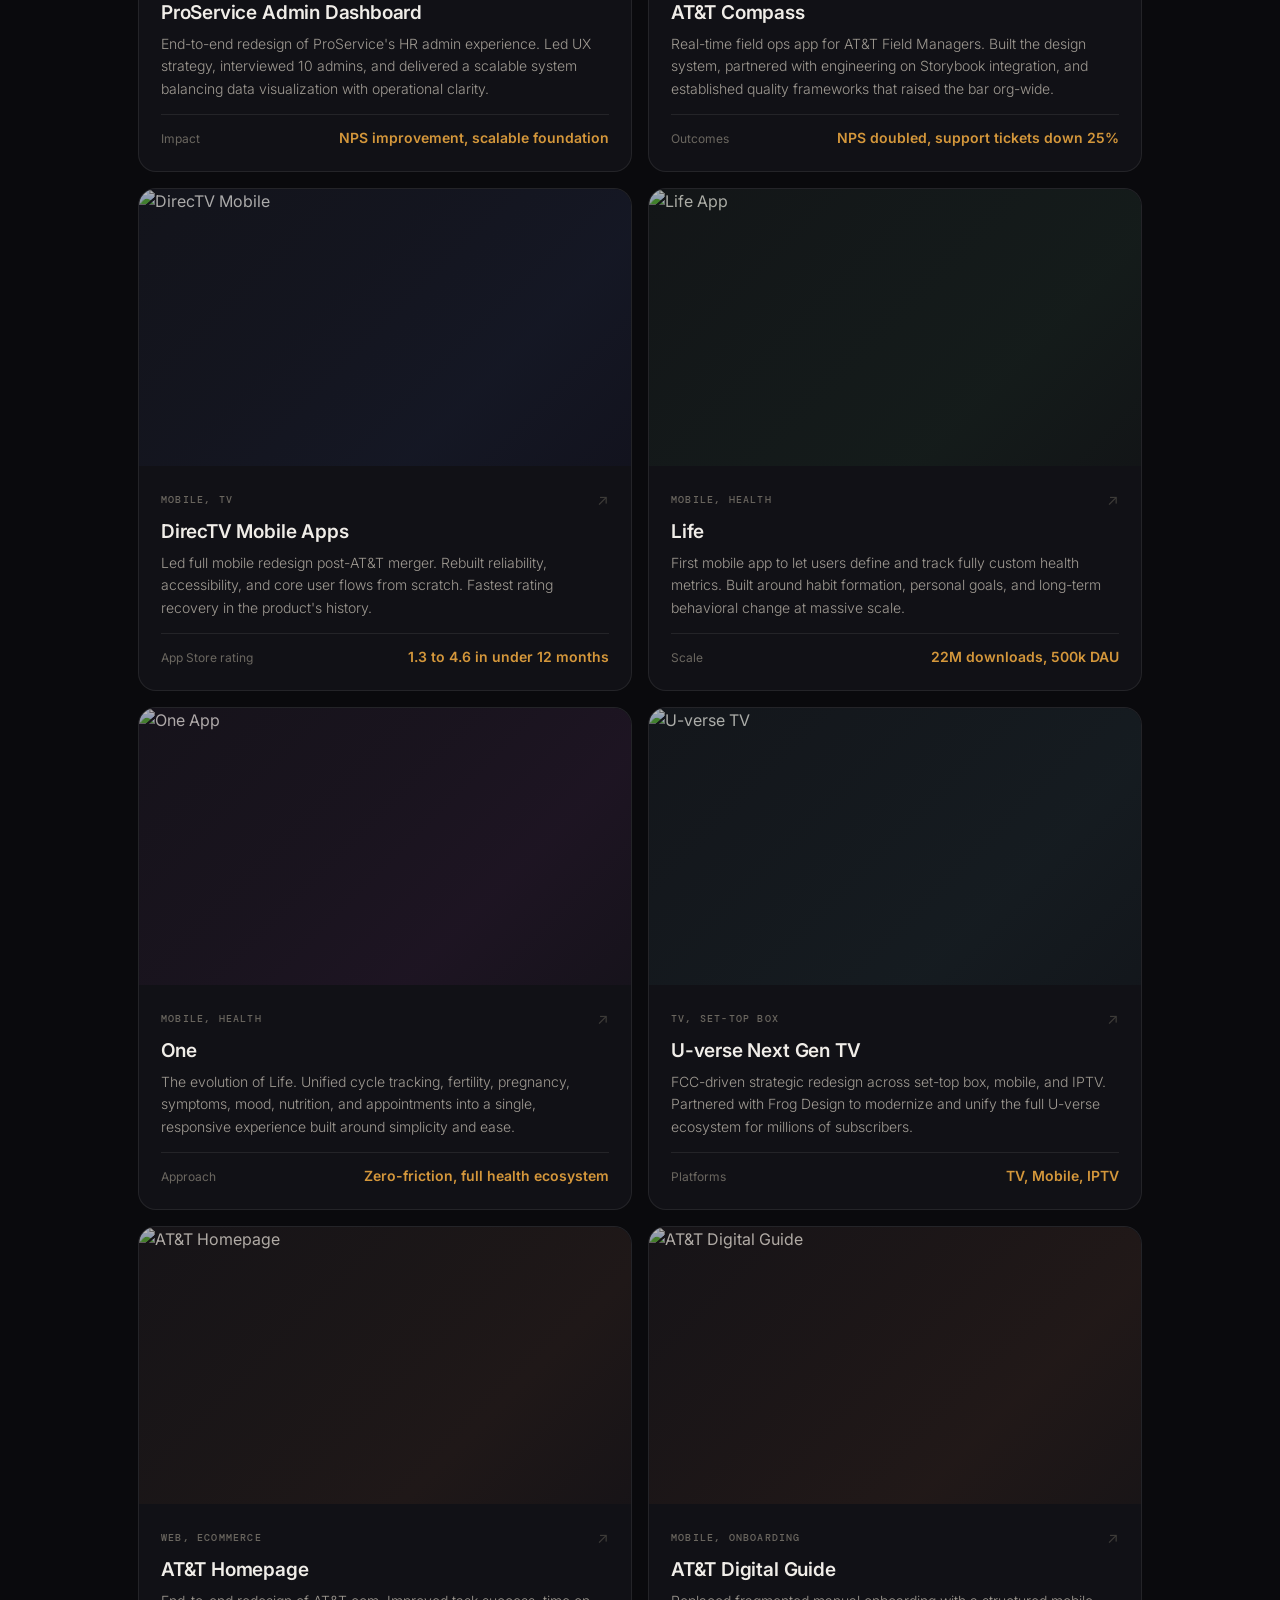
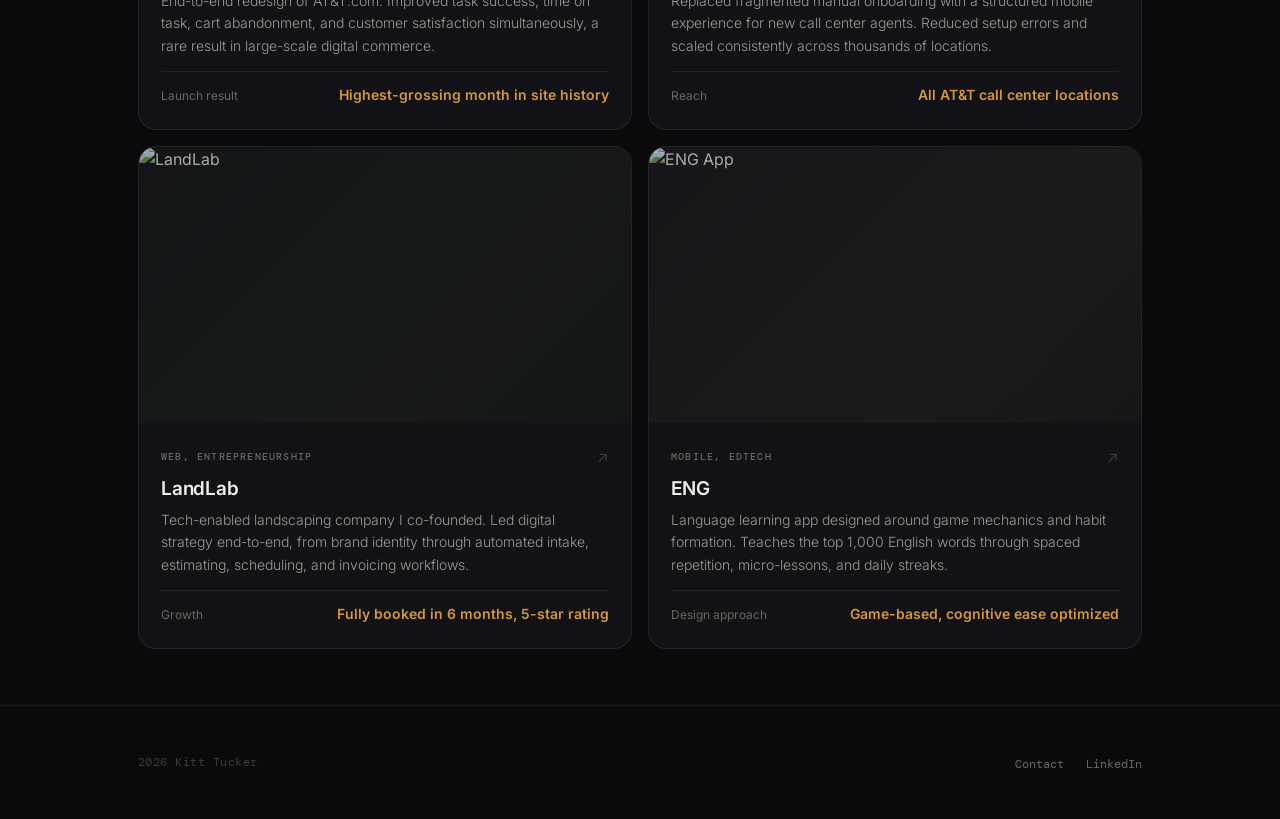
==== commit fc1eba59: "Updates" ====
--- a/index.html
+++ b/index.html
@@ -4,208 +4,191 @@
 <meta charset="UTF-8">
 <meta name="viewport" content="width=device-width, initial-scale=1.0">
 <title>Kitt Tucker | Systems-Driven Design. Human-Centered Results.</title>
-<meta name="description" content="15 years in UX & Product Design. Mobile, enterprise, TV, and AI-native process. Based in Denver, CO.">
+<meta name="description" content="15 years in UX and Product Design. Mobile, enterprise, TV, and AI-native process. Based in Denver, CO.">
 <link rel="stylesheet" href="style.css">
 <style>
+
+/* HERO */
 .hero {
-  min-height: calc(100svh - 60px);
-  display: flex;
-  flex-direction: column;
-  justify-content: center;
-  padding: clamp(48px, 6vw, 80px) clamp(24px, 5vw, 64px);
+  padding: clamp(40px, 5vw, 64px) 0;
+  border-bottom: 1px solid var(--border);
   position: relative;
   overflow: hidden;
 }
 .hero-bg {
   position: absolute; inset: 0; z-index: 0;
   background:
-    radial-gradient(ellipse 70% 50% at 65% 15%, rgba(100,70,200,0.2) 0%, transparent 60%),
-    radial-gradient(ellipse 45% 35% at 25% 65%, rgba(30,140,170,0.13) 0%, transparent 55%),
-    radial-gradient(ellipse 55% 45% at 85% 80%, rgba(212,151,59,0.09) 0%, transparent 50%),
+    radial-gradient(ellipse 65% 55% at 60% 20%, rgba(90,60,190,0.22) 0%, transparent 60%),
+    radial-gradient(ellipse 40% 35% at 20% 70%, rgba(25,120,155,0.14) 0%, transparent 55%),
+    radial-gradient(ellipse 50% 40% at 88% 75%, rgba(212,151,59,0.1) 0%, transparent 50%),
     var(--bg);
-  animation: heroShift 20s ease-in-out infinite alternate;
+  animation: heroShift 18s ease-in-out infinite alternate;
 }
 @keyframes heroShift {
   0%   { filter: hue-rotate(0deg) brightness(1); }
-  50%  { filter: hue-rotate(12deg) brightness(1.04); }
-  100% { filter: hue-rotate(-8deg) brightness(0.97); }
+  50%  { filter: hue-rotate(10deg) brightness(1.03); }
+  100% { filter: hue-rotate(-7deg) brightness(0.98); }
+}
+.hero-inner {
+  position: relative; z-index: 1;
+  max-width: var(--max-w);
+  margin: 0 auto;
+  padding: 0 clamp(20px, 4vw, 48px);
 }
 .hero-meta {
-  position: relative; z-index: 1;
   font-family: var(--font-mono); font-size: 11px;
   letter-spacing: 0.14em; color: var(--text-3); text-transform: uppercase;
-  margin-bottom: clamp(16px, 2vw, 22px);
-  opacity: 0; animation: fadeUp 0.8s var(--ease-out) 0.5s forwards;
+  margin-bottom: clamp(14px, 1.8vw, 20px);
+  opacity: 0; animation: fadeUp 0.7s var(--ease-out) 0.4s forwards;
 }
 .hero-headline {
-  position: relative; z-index: 1;
-  font-family: var(--font-display); font-size: clamp(36px, 6.5vw, 80px);
-  font-weight: 700; letter-spacing: -0.03em; line-height: 1.0;
-  color: var(--text-1); max-width: 860px;
-  margin-bottom: clamp(16px, 2vw, 24px);
-  opacity: 0; animation: fadeUp 0.9s var(--ease-out) 0.65s forwards;
+  font-family: var(--font-sans); font-size: clamp(32px, 5.5vw, 64px);
+  font-weight: 700; letter-spacing: -0.01em; line-height: 1.05;
+  color: var(--text-1); max-width: 820px;
+  margin-bottom: clamp(14px, 1.8vw, 20px);
+  opacity: 0; animation: fadeUp 0.8s var(--ease-out) 0.55s forwards;
 }
 .hero-sub {
-  position: relative; z-index: 1;
-  font-size: clamp(14px, 1.5vw, 17px); color: var(--text-2);
+  font-size: clamp(14px, 1.4vw, 16px); color: var(--text-2);
   line-height: 1.7; max-width: 560px; font-weight: 300;
-  opacity: 0; animation: fadeUp 0.9s var(--ease-out) 0.8s forwards;
-}
-@keyframes fadeUp {
-  from { opacity: 0; transform: translateY(20px); }
-  to   { opacity: 1; transform: translateY(0); }
-}
-
-/* CLIENTS */
-.clients {
-  padding: clamp(36px, 4.5vw, 56px) clamp(24px, 5vw, 64px);
-  border-top: 1px solid var(--border);
-}
-.clients-grid {
-  display: flex; flex-wrap: wrap;
-  gap: clamp(10px, 1.5vw, 16px) clamp(18px, 3vw, 36px);
-  align-items: center;
-}
-.client-name {
-  font-family: var(--font-display);
-  font-size: clamp(10px, 1.1vw, 12px);
-  letter-spacing: 0.08em; color: var(--text-4);
-  font-weight: 600; text-transform: uppercase;
-  transition: color 0.3s; white-space: nowrap;
-}
-.client-name:hover { color: var(--text-2); }
+  opacity: 0; animation: fadeUp 0.8s var(--ease-out) 0.7s forwards;
+}
+@keyframes fadeUp { from { opacity:0; transform:translateY(18px); } to { opacity:1; transform:translateY(0); } }
 
 /* PROJECTS */
-.projects {
-  padding: clamp(36px, 4.5vw, 56px) clamp(24px, 5vw, 64px);
-  border-top: 1px solid var(--border);
-}
+.projects { padding: clamp(36px, 4.5vw, 56px) 0; }
 .projects-header {
-  display: flex; align-items: baseline;
-  justify-content: space-between;
-  margin-bottom: clamp(24px, 3vw, 40px);
-  flex-wrap: wrap; gap: 12px;
+  display: flex; align-items: baseline; justify-content: space-between;
+  margin-bottom: clamp(22px, 2.8vw, 36px); flex-wrap: wrap; gap: 10px;
 }
 .projects-title {
-  font-family: var(--font-display);
-  font-size: clamp(22px, 2.8vw, 32px);
-  font-weight: 700; color: var(--text-1); letter-spacing: -0.02em;
-}
-.projects-count {
-  font-family: var(--font-mono); font-size: 12px;
-  color: var(--text-3); letter-spacing: 0.08em;
-}
+  font-size: clamp(18px, 2.2vw, 24px); font-weight: 600;
+  color: var(--text-1); letter-spacing: 0.01em;
+}
+.projects-count { font-family: var(--font-mono); font-size: 12px; color: var(--text-3); letter-spacing: 0.08em; }
 .projects-grid {
   display: grid;
   grid-template-columns: repeat(auto-fill, minmax(min(100%, 420px), 1fr));
-  gap: clamp(12px, 1.5vw, 16px);
-}
-
-/* PROJECT CARD */
+  gap: clamp(12px, 1.4vw, 16px);
+}
+
+/* CARD */
 .project-card {
-  display: block; background: var(--surface);
-  border: 1px solid var(--border); border-radius: var(--radius-lg);
-  overflow: hidden; cursor: pointer; position: relative;
-  transition: border-color 0.3s, box-shadow 0.35s, transform 0.35s var(--ease-out);
-}
-.project-card::after {
-  content: ''; position: absolute;
-  bottom: 0; left: 0; right: 0; height: 2px;
-  background: var(--gold);
-  transform: scaleX(0); transform-origin: left;
-  transition: transform 0.35s var(--ease-out);
+  display: flex; flex-direction: column;
+  background: var(--surface); border: 1px solid var(--border);
+  border-radius: var(--radius-lg); overflow: hidden; cursor: pointer;
+  transition: border-color 0.3s, box-shadow 0.3s, transform 0.3s var(--ease-out);
 }
 .project-card:hover {
   border-color: var(--border-hover);
-  box-shadow: 0 16px 48px rgba(0,0,0,0.5);
-  transform: translateY(-5px);
-}
-.project-card:hover::after { transform: scaleX(1); }
+  box-shadow: 0 12px 40px rgba(0,0,0,0.45);
+  transform: translateY(-4px);
+}
 .project-card.featured { grid-column: 1 / -1; }
 
 .card-visual {
   aspect-ratio: 16/9; overflow: hidden;
-  position: relative; background: var(--surface-2);
+  position: relative; background: var(--surface-2); flex-shrink: 0;
 }
 .project-card.featured .card-visual { aspect-ratio: 21/9; }
 .card-visual img {
   position: absolute; inset: 0; width: 100%; height: 100%; object-fit: cover;
-  transition: transform 0.6s var(--ease-out);
-}
-.project-card:hover .card-visual img { transform: scale(1.04); }
+  transition: transform 0.55s var(--ease-out);
+}
+.project-card:hover .card-visual img { transform: scale(1.03); }
 .card-gradient { position: absolute; inset: 0; pointer-events: none; }
 
-/* Gradients */
-.grad-ai        { background: linear-gradient(135deg, #0D0A1A 0%, #1A0D2E 30%, #2D1B5E 60%, #1A2A4A 100%); }
-.grad-proservice{ background: linear-gradient(135deg, #0A1220 0%, #0D1E35 40%, #1A3550 70%, #102030 100%); }
-.grad-compass   { background: linear-gradient(135deg, #0D1520 0%, #101C2E 40%, #0A2240 70%, #08182E 100%); }
-.grad-attguide  { background: linear-gradient(135deg, #150D0A 0%, #2A1510 40%, #3D2010 70%, #201208 100%); }
-.grad-directv   { background: linear-gradient(135deg, #0A0D15 0%, #0D1225 40%, #101A35 70%, #080D20 100%); }
-.grad-uverse    { background: linear-gradient(135deg, #0D1515 0%, #0F2020 40%, #122828 70%, #0A1818 100%); }
-.grad-atthome   { background: linear-gradient(135deg, #150D0A 0%, #251510 40%, #351C10 70%, #1A0D08 100%); }
-.grad-life      { background: linear-gradient(135deg, #0A150D 0%, #0D2015 40%, #102815 70%, #081508 100%); }
-.grad-one       { background: linear-gradient(135deg, #150A15 0%, #200D20 40%, #2E1030 70%, #180A18 100%); }
-.grad-landlab   { background: linear-gradient(135deg, #0A1208 0%, #0F1E0D 40%, #141F0A 70%, #0A1508 100%); }
-.grad-eng       { background: linear-gradient(135deg, #151210 0%, #201E14 40%, #282210 70%, #181408 100%); }
-
-/* AI CARD */
-.ai-card-visual {
+.grad-ai        { background: linear-gradient(135deg, #0D0A1A, #1A0D2E 35%, #2A1858 65%, #1A2848); }
+.grad-proservice{ background: linear-gradient(135deg, #0A1220, #0D1E35 40%, #183050, #102030); }
+.grad-compass   { background: linear-gradient(135deg, #0C1318, #101C2C 40%, #0A2038, #081728); }
+.grad-attguide  { background: linear-gradient(135deg, #140C08, #281408 40%, #381C0A, #1E1006); }
+.grad-directv   { background: linear-gradient(135deg, #090C14, #0C1122 40%, #0F1832, #07091E); }
+.grad-uverse    { background: linear-gradient(135deg, #0B1414, #0E1E1E 40%, #112626, #091616); }
+.grad-atthome   { background: linear-gradient(135deg, #140C08, #231408 40%, #321A0A, #180C06); }
+.grad-life      { background: linear-gradient(135deg, #091208, #0C1E10 40%, #0E2612, #071006); }
+.grad-one       { background: linear-gradient(135deg, #130913, #1E0C1E 40%, #2C0E2C, #160916); }
+.grad-landlab   { background: linear-gradient(135deg, #091008, #0D1C0B 40%, #121D08, #091308); }
+.grad-eng       { background: linear-gradient(135deg, #13100E, #1E1C12 40%, #262010, #161208); }
+
+/* ── AI CARD VISUAL: 14 → 6 ── */
+.ai-card-inner {
   position: absolute; inset: 0;
   display: flex; align-items: center; justify-content: center;
-  padding: clamp(20px, 3vw, 36px); overflow: hidden;
-}
-.ai-process-diagram {
-  width: 100%; max-width: 640px;
-  display: flex; flex-direction: column; gap: 8px;
-}
-.ai-process-row {
-  opacity: 0;
-  animation: zoneSlideIn 0.5s var(--ease-out) forwards;
-}
-.ai-process-row:nth-child(1) { animation-delay: 0.05s; }
-.ai-process-row:nth-child(2) { animation-delay: 0.15s; }
-.ai-process-row:nth-child(3) { animation-delay: 0.25s; }
-.ai-process-row:nth-child(4) { animation-delay: 0.35s; }
-.ai-process-row:nth-child(5) { animation-delay: 0.45s; }
-.ai-process-row:nth-child(6) { animation-delay: 0.55s; }
-
-@keyframes zoneSlideIn {
-  from { opacity: 0; transform: translateX(-16px); }
-  to   { opacity: 1; transform: translateX(0); }
-}
-
+  padding: clamp(18px, 2.5vw, 32px);
+  gap: clamp(12px, 2vw, 24px);
+}
+
+.ai-before {
+  flex: 0 0 auto;
+  display: flex; flex-direction: column; gap: 4px;
+  opacity: 0; animation: fadeUp 0.5s var(--ease-out) 0.1s forwards;
+}
+.ai-before-label {
+  font-family: var(--font-mono); font-size: 9px;
+  letter-spacing: 0.12em; text-transform: uppercase;
+  color: var(--text-4); margin-bottom: 6px;
+}
+.ai-phase-row {
+  display: flex; align-items: center; gap: 6px;
+  padding: 4px 8px; border-radius: 5px;
+  background: rgba(255,255,255,0.03);
+  border: 1px solid rgba(255,255,255,0.06);
+}
+.ai-phase-num { font-family: var(--font-mono); font-size: 9px; color: var(--text-4); min-width: 14px; }
+.ai-phase-name { font-size: clamp(9px, 0.9vw, 11px); color: var(--text-3); white-space: nowrap; }
+
+.ai-arrow {
+  flex-shrink: 0; display: flex; flex-direction: column;
+  align-items: center; gap: 6px;
+  opacity: 0; animation: fadeUp 0.5s var(--ease-out) 0.3s forwards;
+}
+.ai-arrow-line {
+  width: 1px; flex: 1; background: linear-gradient(to bottom, transparent, var(--text-4), transparent);
+  min-height: 40px;
+}
+.ai-arrow-sym { font-size: clamp(14px, 1.5vw, 18px); color: var(--text-3); }
+
+.ai-after {
+  flex: 1; display: flex; flex-direction: column; gap: 6px;
+  opacity: 0; animation: fadeUp 0.5s var(--ease-out) 0.2s forwards;
+}
+.ai-after-label {
+  font-family: var(--font-mono); font-size: 9px;
+  letter-spacing: 0.12em; text-transform: uppercase;
+  color: var(--gold); margin-bottom: 6px;
+}
+.ai-zone-row { display: flex; align-items: center; }
 .ai-zone-pill {
-  padding: clamp(8px, 1vw, 12px) clamp(12px, 1.5vw, 18px);
-  border-radius: 9px; border: 1px solid;
-  display: flex; align-items: center; gap: 10px;
-  transition: transform 0.3s var(--ease-out), filter 0.3s;
-}
-.ai-process-diagram:hover .ai-zone-pill { filter: brightness(0.65); }
-.ai-process-diagram:hover .ai-process-row:hover .ai-zone-pill {
-  filter: brightness(1.1);
-  transform: translateX(8px);
-}
+  padding: clamp(6px, 0.8vw, 9px) clamp(10px, 1.2vw, 14px);
+  border-radius: 7px; border: 1px solid;
+  display: flex; align-items: center; gap: 8px;
+  transition: filter 0.25s, transform 0.25s var(--ease-out);
+  width: 100%;
+}
+.ai-after:hover .ai-zone-pill { filter: brightness(0.6); }
+.ai-after:hover .ai-zone-row:hover .ai-zone-pill { filter: brightness(1.1); transform: translateX(6px); }
 
 .ai-zone-num {
-  font-family: var(--font-mono); font-size: 10px; font-weight: 600;
-  width: 22px; height: 22px; border-radius: 5px;
+  font-family: var(--font-mono); font-size: 9px; font-weight: 600;
+  width: 18px; height: 18px; border-radius: 4px;
   display: flex; align-items: center; justify-content: center; flex-shrink: 0;
 }
-.ai-zone-name {
-  font-family: var(--font-display); font-size: clamp(12px, 1.4vw, 15px);
-  font-weight: 700; letter-spacing: -0.01em; flex: 1;
-}
-.ai-zone-tools {
-  font-family: var(--font-mono); font-size: clamp(9px, 0.9vw, 11px);
-  opacity: 0.55; white-space: nowrap;
-}
-
-.az1 { background:rgba(100,80,200,0.22); border-color:rgba(140,110,240,0.5); }
-.az2 { background:rgba(30,130,120,0.22); border-color:rgba(60,180,165,0.5); }
-.az3 { background:rgba(160,80,30,0.22);  border-color:rgba(210,120,50,0.5); }
-.az4 { background:rgba(30,60,140,0.22);  border-color:rgba(60,100,210,0.5); }
-.az5 { background:rgba(30,100,50,0.22);  border-color:rgba(60,160,90,0.5); }
-.az6 { background:rgba(130,40,100,0.22); border-color:rgba(200,80,160,0.5); }
+.ai-zone-name { font-size: clamp(11px, 1.2vw, 13px); font-weight: 600; flex: 1; }
+.ai-zone-tools { font-family: var(--font-mono); font-size: clamp(8px, 0.8vw, 10px); opacity: 0.5; white-space: nowrap; }
+
+/* Offsets for overlap story */
+.ai-zone-row:nth-child(2) .ai-zone-pill { margin-left: 3%; }
+.ai-zone-row:nth-child(3) .ai-zone-pill { margin-left: 7%; }
+.ai-zone-row:nth-child(4) .ai-zone-pill { margin-left: 5%; }
+.ai-zone-row:nth-child(5) .ai-zone-pill { margin-left: 4%; }
+.ai-zone-row:nth-child(6) .ai-zone-pill { margin-left: 1%; }
+
+.az1 { background:rgba(100,80,200,0.2); border-color:rgba(140,110,240,0.45); }
+.az2 { background:rgba(30,130,120,0.2); border-color:rgba(60,180,165,0.45); }
+.az3 { background:rgba(160,80,30,0.2);  border-color:rgba(210,120,50,0.45); }
+.az4 { background:rgba(30,60,140,0.2);  border-color:rgba(60,100,210,0.45); }
+.az5 { background:rgba(30,100,50,0.2);  border-color:rgba(60,160,90,0.45); }
+.az6 { background:rgba(130,40,100,0.2); border-color:rgba(200,80,160,0.45); }
 
 .az1 .ai-zone-num { background:rgba(140,110,240,0.3); color:#C8B4FF; }
 .az2 .ai-zone-num { background:rgba(60,180,165,0.3);  color:#6EDFCF; }
@@ -221,255 +204,299 @@
 .az5 .ai-zone-name { color:#78D898; }
 .az6 .ai-zone-name { color:#E888D0; }
 
-/* zone offsets for overlapping story */
-.ai-process-row:nth-child(1) .ai-zone-pill { margin-left: 0; }
-.ai-process-row:nth-child(2) .ai-zone-pill { margin-left: 3%; }
-.ai-process-row:nth-child(3) .ai-zone-pill { margin-left: 7%; }
-.ai-process-row:nth-child(4) .ai-zone-pill { margin-left: 5%; }
-.ai-process-row:nth-child(5) .ai-zone-pill { margin-left: 3.5%; }
-.ai-process-row:nth-child(6) .ai-zone-pill { margin-left: 1%; }
-
 /* CARD BODY */
-.card-body { padding: clamp(16px, 2vw, 24px); }
-.card-meta {
-  display: flex; align-items: center;
-  justify-content: space-between; margin-bottom: 8px;
-}
-.card-tag {
-  font-family: var(--font-mono); font-size: 10px;
-  letter-spacing: 0.12em; text-transform: uppercase;
-  color: var(--text-3); font-weight: 500;
-}
-.card-tag.tag-new {
-  color: var(--gold); background: var(--gold-dim);
-  padding: 3px 8px; border-radius: 20px;
-  border: 1px solid rgba(212,151,59,0.25);
-}
-.card-arrow {
-  font-size: 16px; color: var(--text-4);
-  transition: color 0.2s, transform 0.3s var(--ease-spring);
-}
-.project-card:hover .card-arrow { color: var(--gold); transform: translate(2px,-2px); }
-.card-title {
-  font-family: var(--font-display);
-  font-size: clamp(16px, 1.9vw, 21px);
-  font-weight: 700; color: var(--text-1);
-  line-height: 1.2; margin-bottom: 8px; letter-spacing: -0.02em;
-}
-.card-desc {
-  font-size: clamp(12px, 1.2vw, 13px); color: var(--text-2);
-  line-height: 1.6; font-weight: 300; margin-bottom: 12px;
-}
-.card-metric {
-  display: inline-flex; align-items: center; gap: 6px;
-  font-family: var(--font-mono); font-size: 10px;
-  color: var(--gold); letter-spacing: 0.04em;
-  padding: 3px 9px; background: var(--gold-dim);
-  border-radius: 20px; border: 1px solid rgba(212,151,59,0.2);
-}
+.card-body { padding: clamp(16px, 2vw, 22px); display: flex; flex-direction: column; flex: 1; }
+.card-meta { display: flex; align-items: center; justify-content: space-between; margin-bottom: 8px; }
+.card-tag { font-family: var(--font-mono); font-size: 10px; letter-spacing: 0.12em; text-transform: uppercase; color: var(--text-3); font-weight: 500; }
+.card-tag.tag-new { color: var(--gold); background: var(--gold-dim); padding: 2px 8px; border-radius: 20px; border: 1px solid rgba(212,151,59,0.2); }
+.card-arrow { font-size: 15px; color: var(--text-4); transition: color 0.2s, transform 0.25s var(--ease-out); }
+.project-card:hover .card-arrow { color: var(--gold); transform: translate(2px, -2px); }
+.card-title { font-size: clamp(15px, 1.7vw, 19px); font-weight: 600; color: var(--text-1); line-height: 1.25; margin-bottom: 8px; letter-spacing: -0.01em; }
+.card-desc { font-size: clamp(13px, 1.3vw, 14px); color: var(--text-2); line-height: 1.6; font-weight: 300; flex: 1; }
+
+/* CARD STAT — bottom aligned, cleaner */
+.card-stat {
+  margin-top: 14px;
+  padding-top: 12px;
+  border-top: 1px solid var(--border);
+  display: flex; align-items: center; justify-content: space-between; gap: 8px;
+}
+.card-stat-label { font-size: 12px; color: var(--text-3); font-weight: 400; }
+.card-stat-value { font-size: 14px; font-weight: 600; color: var(--gold); white-space: nowrap; letter-spacing: 0; }
 </style>
 </head>
 <body>
 
 <nav class="nav">
-  <a href="index.html" class="nav-logo">[UX Kitt]™</a>
-  <ul class="nav-links">
-    <li><a href="mailto:kitt@uxkitt.com">Contact <span class="nav-arrow">↗</span></a></li>
-    <li><a href="https://www.linkedin.com/in/uxkitt" target="_blank" rel="noopener">LinkedIn <span class="nav-arrow">↗</span></a></li>
-    <li><a href="#" style="pointer-events:none;color:var(--text-3)">Denver, CO ⛰</a></li>
-  </ul>
+  <div class="nav-inner">
+    <a href="index.html" class="nav-logo">[UX Kitt]™</a>
+    <ul class="nav-links">
+      <li><a href="mailto:kitt@uxkitt.com">Contact <span class="nav-arrow">↗</span></a></li>
+      <li><a href="https://www.linkedin.com/in/uxkitt" target="_blank" rel="noopener">LinkedIn <span class="nav-arrow">↗</span></a></li>
+      <li><a href="#" style="pointer-events:none;color:var(--text-3)">Denver, CO</a></li>
+    </ul>
+  </div>
 </nav>
 
 <main class="page">
+
   <section class="hero">
     <div class="hero-bg"></div>
-    <div class="hero-meta">Selected work · 2011 – Present Day</div>
-    <h1 class="hero-headline">Systems-Driven Design.<br>Human-Centered Results.</h1>
-    <p class="hero-sub">With over 15 years in UX &amp; Product Design, from complex enterprise systems to consumer apps used by tens of millions, I specialize in mobile, tablet, desktop, and TV 0→1 products at scale. My work operates at the intersection of AI, systems thinking, sharp craft, and measurable outcomes.</p>
-  </section>
-
-  <section class="clients reveal">
-    <p class="section-label">Selected clients &amp; collaborators</p>
-    <div class="clients-grid">
-      <span class="client-name">Microsoft</span><span class="client-name">AT&amp;T</span>
-      <span class="client-name">Apple</span><span class="client-name">DirecTV</span>
-      <span class="client-name">Critical Mass</span><span class="client-name">Cox Enterprises</span>
-      <span class="client-name">BellSouth</span><span class="client-name">Interbrand</span>
-      <span class="client-name">BBDO</span><span class="client-name">Method</span>
-      <span class="client-name">Cingular</span><span class="client-name">Thrive</span>
-      <span class="client-name">The Oscars</span><span class="client-name">U-verse</span>
+    <div class="hero-inner">
+      <div class="hero-meta">Selected work, 2011 to Present</div>
+      <h1 class="hero-headline">Systems-Driven Design.<br>Human-Centered Results.</h1>
+      <p class="hero-sub">With over 15 years in UX and Product Design, from complex enterprise systems to consumer apps used by tens of millions, I specialize in mobile, tablet, desktop, and TV products at scale. My work operates at the intersection of AI, systems thinking, sharp craft, and measurable outcomes.</p>
     </div>
   </section>
 
   <section class="projects">
-    <div class="projects-header reveal">
-      <h2 class="projects-title">Work</h2>
-      <span class="projects-count">11 projects</span>
-    </div>
-    <div class="projects-grid">
-
-      <a href="ai-process.html" class="project-card featured reveal">
-        <div class="card-visual">
-          <div class="card-gradient grad-ai"></div>
-          <div class="ai-card-visual">
-            <div class="ai-process-diagram">
-              <div class="ai-process-row"><div class="ai-zone-pill az1"><div class="ai-zone-num">01</div><div class="ai-zone-name">Frame</div><div class="ai-zone-tools">Claude · Perplexity</div></div></div>
-              <div class="ai-process-row"><div class="ai-zone-pill az2"><div class="ai-zone-num">02</div><div class="ai-zone-name">Explore</div><div class="ai-zone-tools">FigJam AI · v0</div></div></div>
-              <div class="ai-process-row"><div class="ai-zone-pill az3"><div class="ai-zone-num">03</div><div class="ai-zone-name">Build &amp; Test</div><div class="ai-zone-tools">Figma · Lovable · Cursor</div></div></div>
-              <div class="ai-process-row"><div class="ai-zone-pill az4"><div class="ai-zone-num">04</div><div class="ai-zone-name">Systematize</div><div class="ai-zone-tools">Tokens Studio · MCP</div></div></div>
-              <div class="ai-process-row"><div class="ai-zone-pill az5"><div class="ai-zone-num">05</div><div class="ai-zone-name">Ship</div><div class="ai-zone-tools">Claude Code · GitHub</div></div></div>
-              <div class="ai-process-row"><div class="ai-zone-pill az6"><div class="ai-zone-num">06</div><div class="ai-zone-name">Document</div><div class="ai-zone-tools">Claude</div></div></div>
-            </div>
-          </div>
-        </div>
-        <div class="card-body">
-          <div class="card-meta"><span class="card-tag tag-new">AI Process · 2026</span><span class="card-arrow">↗</span></div>
-          <h3 class="card-title">Researching the Modern AI Design Process</h3>
-          <p class="card-desc">Before starting a major portfolio project, I spent weeks validating how elite teams at Stripe, Linear, Ramp, and Vercel actually work. What I found reshaped the entire methodology — 14 sequential phases became 6 overlapping zones. The process itself became the portfolio artifact.</p>
-          <div class="card-metric">14 phases → 6 zones · Staff/Principal process signal</div>
-        </div>
-      </a>
-
-      <a href="proservice.html" class="project-card reveal reveal-delay-1">
-        <div class="card-visual">
-          <img src="https://framerusercontent.com/images/v8ycYl5bdEOd4UuO9A0LmPuR8w.jpg" alt="ProService Admin Dashboard">
-          <div class="card-gradient grad-proservice" style="opacity:0.35"></div>
-        </div>
-        <div class="card-body">
-          <div class="card-meta"><span class="card-tag">Enterprise · HR SaaS</span><span class="card-arrow">↗</span></div>
-          <h3 class="card-title">ProService Admin Dashboard</h3>
-          <p class="card-desc">End-to-end redesign of ProService's HR admin experience. Led UX strategy, interviewed 10 admins, and delivered a scalable system balancing data visualization with operational clarity.</p>
-          <div class="card-metric">↑ NPS · Scalable foundation for future features</div>
-        </div>
-      </a>
-
-      <a href="https://www.uxkitt.com/compass" target="_blank" class="project-card reveal reveal-delay-2">
-        <div class="card-visual">
-          <img src="https://framerusercontent.com/images/KIrjdgkkNOEmQKupdSbTNwLhoU.png" alt="AT&T Compass">
-          <div class="card-gradient grad-compass" style="opacity:0.35"></div>
-        </div>
-        <div class="card-body">
-          <div class="card-meta"><span class="card-tag">Enterprise · Field Ops</span><span class="card-arrow">↗</span></div>
-          <h3 class="card-title">AT&amp;T Compass</h3>
-          <p class="card-desc">Real-time field ops app for AT&amp;T Field Managers. Built the design system, partnered with engineering on Storybook integration, and established quality frameworks that raised standards org-wide.</p>
-          <div class="card-metric">NPS doubled · Support tickets ↓ 25%</div>
-        </div>
-      </a>
-
-      <a href="https://www.uxkitt.com/directv" target="_blank" class="project-card reveal reveal-delay-1">
-        <div class="card-visual">
-          <img src="https://framerusercontent.com/images/brYuS6og4HSDXRXFPtcTYMvvI7Q.jpeg" alt="DirecTV Mobile">
-          <div class="card-gradient grad-directv" style="opacity:0.35"></div>
-        </div>
-        <div class="card-body">
-          <div class="card-meta"><span class="card-tag">Mobile · TV</span><span class="card-arrow">↗</span></div>
-          <h3 class="card-title">DirecTV Mobile Apps</h3>
-          <p class="card-desc">Led full mobile redesign post-AT&amp;T merger. Rebuilt reliability, accessibility, and core user flows from scratch. Fastest rating recovery in the product's history.</p>
-          <div class="card-metric">App Store 1.3 → 4.6 · Under 12 months</div>
-        </div>
-      </a>
-
-      <a href="https://www.uxkitt.com/life" target="_blank" class="project-card reveal reveal-delay-2">
-        <div class="card-visual">
-          <img src="https://framerusercontent.com/images/pTNXHAP2hI6L67BfQcR0mgrf4.jpg" alt="Life App">
-          <div class="card-gradient grad-life" style="opacity:0.35"></div>
-        </div>
-        <div class="card-body">
-          <div class="card-meta"><span class="card-tag">Mobile · Health</span><span class="card-arrow">↗</span></div>
-          <h3 class="card-title">Life</h3>
-          <p class="card-desc">First mobile app to let users define and track fully custom health metrics. Built around habit formation, personal goals, and long-term behavioral change at massive scale.</p>
-          <div class="card-metric">22M downloads · 500k DAU</div>
-        </div>
-      </a>
-
-      <a href="https://www.uxkitt.com/one" target="_blank" class="project-card reveal reveal-delay-1">
-        <div class="card-visual">
-          <img src="https://framerusercontent.com/images/uTyMoK1YRC2HeFs2NSaM8eWwg.jpg" alt="One App">
-          <div class="card-gradient grad-one" style="opacity:0.35"></div>
-        </div>
-        <div class="card-body">
-          <div class="card-meta"><span class="card-tag">Mobile · Health</span><span class="card-arrow">↗</span></div>
-          <h3 class="card-title">One</h3>
-          <p class="card-desc">The evolution of Life. Unified cycle tracking, fertility, pregnancy, symptoms, mood, nutrition, and appointments into one clear experience. Simplicity at the core of a complex health system.</p>
-          <div class="card-metric">Zero-friction onboarding · Full health ecosystem</div>
-        </div>
-      </a>
-
-      <a href="https://www.uxkitt.com/uverse-next-gen" target="_blank" class="project-card reveal reveal-delay-2">
-        <div class="card-visual">
-          <img src="https://framerusercontent.com/images/6Vpcwq0VUXnWXUydDueeKiUpug.jpg" alt="U-verse TV">
-          <div class="card-gradient grad-uverse" style="opacity:0.35"></div>
-        </div>
-        <div class="card-body">
-          <div class="card-meta"><span class="card-tag">TV · Set-top Box</span><span class="card-arrow">↗</span></div>
-          <h3 class="card-title">U-verse Next Gen TV</h3>
-          <p class="card-desc">FCC-driven strategic redesign across set-top box, mobile, and IPTV. Partnered with Frog Design to modernize and unify the full U-verse ecosystem for millions of subscribers.</p>
-          <div class="card-metric">Multiplatform: TV · Mobile · IPTV</div>
-        </div>
-      </a>
-
-      <a href="https://www.uxkitt.com/att-homepage" target="_blank" class="project-card reveal reveal-delay-1">
-        <div class="card-visual">
-          <img src="https://framerusercontent.com/images/YlQA9FCwZEk6wPZ7J9vg04AQHxI.jpg" alt="AT&T Homepage">
-          <div class="card-gradient grad-atthome" style="opacity:0.35"></div>
-        </div>
-        <div class="card-body">
-          <div class="card-meta"><span class="card-tag">Web · eCommerce</span><span class="card-arrow">↗</span></div>
-          <h3 class="card-title">AT&amp;T Homepage</h3>
-          <p class="card-desc">End-to-end redesign of AT&amp;T.com. Simultaneously improved task success, time on task, cart abandonment, and CSAT — a rare result in large-scale digital commerce.</p>
-          <div class="card-metric">Highest-grossing month in site history</div>
-        </div>
-      </a>
-
-      <a href="https://www.uxkitt.com/att-digital-guide" target="_blank" class="project-card reveal reveal-delay-2">
-        <div class="card-visual">
-          <img src="https://framerusercontent.com/images/ZKKoj67LqNepqANxjrmbAqTvcg.jpeg" alt="AT&T Digital Guide">
-          <div class="card-gradient grad-attguide" style="opacity:0.35"></div>
-        </div>
-        <div class="card-body">
-          <div class="card-meta"><span class="card-tag">Mobile · Onboarding</span><span class="card-arrow">↗</span></div>
-          <h3 class="card-title">AT&amp;T Digital Guide</h3>
-          <p class="card-desc">Replaced fragmented manual onboarding with a structured mobile experience for new call center agents. Reduced setup errors and scaled consistently across thousands of locations.</p>
-          <div class="card-metric">Scalable across all AT&T locations</div>
-        </div>
-      </a>
-
-      <a href="https://www.uxkitt.com/landlab" target="_blank" class="project-card reveal reveal-delay-1">
-        <div class="card-visual">
-          <img src="https://framerusercontent.com/images/byVLGNrUCW5nImYh5I4LEA5dp5Q.jpg" alt="LandLab">
-          <div class="card-gradient grad-landlab" style="opacity:0.35"></div>
-        </div>
-        <div class="card-body">
-          <div class="card-meta"><span class="card-tag">Web · Entrepreneurship</span><span class="card-arrow">↗</span></div>
-          <h3 class="card-title">LandLab</h3>
-          <p class="card-desc">Tech-enabled landscaping company I co-founded. Led digital strategy end-to-end — brand identity through automated intake, estimating, scheduling, and invoicing workflows.</p>
-          <div class="card-metric">Fully booked in 6 months · 5-star Google rating</div>
-        </div>
-      </a>
-
-      <a href="https://www.uxkitt.com/eng" target="_blank" class="project-card reveal reveal-delay-2">
-        <div class="card-visual">
-          <img src="https://framerusercontent.com/images/pSDK2ki2T1w0TDjyDRb3z8Xd78.jpg" alt="ENG App">
-          <div class="card-gradient grad-eng" style="opacity:0.35"></div>
-        </div>
-        <div class="card-body">
-          <div class="card-meta"><span class="card-tag">Mobile · EdTech</span><span class="card-arrow">↗</span></div>
-          <h3 class="card-title">ENG</h3>
-          <p class="card-desc">Language learning app designed around game mechanics and habit formation. Teaches the top 1,000 English words through spaced repetition, micro-lessons, and daily streaks.</p>
-          <div class="card-metric">Game-based · Cognitive ease optimized</div>
-        </div>
-      </a>
-
+    <div class="container">
+      <div class="projects-header reveal">
+        <h2 class="projects-title">Selected Work</h2>
+        <span class="projects-count">11 projects</span>
+      </div>
+      <div class="projects-grid">
+
+        <!-- AI PROCESS FEATURED -->
+        <a href="ai-process.html" class="project-card featured reveal">
+          <div class="card-visual">
+            <div class="card-gradient grad-ai"></div>
+            <div class="ai-card-inner">
+
+              <!-- LEFT: 14 phases -->
+              <div class="ai-before">
+                <div class="ai-before-label">14 sequential phases</div>
+                <div class="ai-phase-row"><span class="ai-phase-num">01</span><span class="ai-phase-name">Strategic Framing</span></div>
+                <div class="ai-phase-row"><span class="ai-phase-num">02</span><span class="ai-phase-name">PRD and User Stories</span></div>
+                <div class="ai-phase-row"><span class="ai-phase-num">03</span><span class="ai-phase-name">Research and Analysis</span></div>
+                <div class="ai-phase-row"><span class="ai-phase-num">04</span><span class="ai-phase-name">Journey Mapping</span></div>
+                <div class="ai-phase-row"><span class="ai-phase-num">05</span><span class="ai-phase-name">Task Flows</span></div>
+                <div class="ai-phase-row"><span class="ai-phase-num">06</span><span class="ai-phase-name">Lo-fi Exploration</span></div>
+                <div class="ai-phase-row"><span class="ai-phase-num">07</span><span class="ai-phase-name">Usability Testing</span></div>
+                <div class="ai-phase-row"><span class="ai-phase-num">08</span><span class="ai-phase-name">Hi-fi and Motion</span></div>
+                <div class="ai-phase-row"><span class="ai-phase-num">09</span><span class="ai-phase-name">Design System</span></div>
+                <div class="ai-phase-row"><span class="ai-phase-num">10</span><span class="ai-phase-name">DTCG Tokens</span></div>
+                <div class="ai-phase-row"><span class="ai-phase-num">11</span><span class="ai-phase-name">Code Connect</span></div>
+                <div class="ai-phase-row"><span class="ai-phase-num">12</span><span class="ai-phase-name">MCP Integration</span></div>
+                <div class="ai-phase-row"><span class="ai-phase-num">13</span><span class="ai-phase-name">Prototype in Code</span></div>
+                <div class="ai-phase-row"><span class="ai-phase-num">14</span><span class="ai-phase-name">Dev Handoff</span></div>
+              </div>
+
+              <!-- ARROW -->
+              <div class="ai-arrow">
+                <div class="ai-arrow-line"></div>
+                <div class="ai-arrow-sym">→</div>
+                <div class="ai-arrow-line"></div>
+              </div>
+
+              <!-- RIGHT: 6 zones -->
+              <div class="ai-after">
+                <div class="ai-after-label">6 overlapping zones</div>
+                <div class="ai-zone-row"><div class="ai-zone-pill az1"><div class="ai-zone-num">01</div><div class="ai-zone-name">Frame</div><div class="ai-zone-tools">Claude, Perplexity</div></div></div>
+                <div class="ai-zone-row"><div class="ai-zone-pill az2"><div class="ai-zone-num">02</div><div class="ai-zone-name">Explore</div><div class="ai-zone-tools">FigJam AI, v0</div></div></div>
+                <div class="ai-zone-row"><div class="ai-zone-pill az3"><div class="ai-zone-num">03</div><div class="ai-zone-name">Build and Test</div><div class="ai-zone-tools">Figma, Lovable</div></div></div>
+                <div class="ai-zone-row"><div class="ai-zone-pill az4"><div class="ai-zone-num">04</div><div class="ai-zone-name">Systematize</div><div class="ai-zone-tools">Tokens Studio, MCP</div></div></div>
+                <div class="ai-zone-row"><div class="ai-zone-pill az5"><div class="ai-zone-num">05</div><div class="ai-zone-name">Ship</div><div class="ai-zone-tools">Claude Code, GitHub</div></div></div>
+                <div class="ai-zone-row"><div class="ai-zone-pill az6"><div class="ai-zone-num">06</div><div class="ai-zone-name">Document</div><div class="ai-zone-tools">Claude</div></div></div>
+              </div>
+
+            </div>
+          </div>
+          <div class="card-body">
+            <div class="card-meta"><span class="card-tag tag-new">AI Process, 2026</span><span class="card-arrow">↗</span></div>
+            <h3 class="card-title">Researching the Modern AI Design Process</h3>
+            <p class="card-desc">Before starting a major portfolio project, I spent weeks validating how elite teams at Stripe, Linear, Ramp, and Vercel actually work. What I found reshaped the entire methodology. 14 sequential phases became 6 overlapping zones. The process itself became the portfolio artifact.</p>
+            <div class="card-stat">
+              <span class="card-stat-label">Methodology shift</span>
+              <span class="card-stat-value">14 phases to 6 zones</span>
+            </div>
+          </div>
+        </a>
+
+        <!-- PROSERVICE -->
+        <a href="proservice.html" class="project-card reveal reveal-delay-1">
+          <div class="card-visual">
+            <img src="https://framerusercontent.com/images/v8ycYl5bdEOd4UuO9A0LmPuR8w.jpg" alt="ProService Admin Dashboard">
+            <div class="card-gradient grad-proservice" style="opacity:0.3"></div>
+          </div>
+          <div class="card-body">
+            <div class="card-meta"><span class="card-tag">Enterprise, HR SaaS</span><span class="card-arrow">↗</span></div>
+            <h3 class="card-title">ProService Admin Dashboard</h3>
+            <p class="card-desc">End-to-end redesign of ProService's HR admin experience. Led UX strategy, interviewed 10 admins, and delivered a scalable system balancing data visualization with operational clarity.</p>
+            <div class="card-stat">
+              <span class="card-stat-label">Impact</span>
+              <span class="card-stat-value">NPS improvement, scalable foundation</span>
+            </div>
+          </div>
+        </a>
+
+        <!-- AT&T COMPASS -->
+        <a href="https://www.uxkitt.com/compass" target="_blank" class="project-card reveal reveal-delay-2">
+          <div class="card-visual">
+            <img src="https://framerusercontent.com/images/vkANDNOk8aRmdRv7UCaKLBszFT4.png" alt="AT&T Compass">
+            <div class="card-gradient grad-compass" style="opacity:0.3"></div>
+          </div>
+          <div class="card-body">
+            <div class="card-meta"><span class="card-tag">Enterprise, Field Ops</span><span class="card-arrow">↗</span></div>
+            <h3 class="card-title">AT&T Compass</h3>
+            <p class="card-desc">Real-time field ops app for AT&T Field Managers. Built the design system, partnered with engineering on Storybook integration, and established quality frameworks that raised the bar org-wide.</p>
+            <div class="card-stat">
+              <span class="card-stat-label">Outcomes</span>
+              <span class="card-stat-value">NPS doubled, support tickets down 25%</span>
+            </div>
+          </div>
+        </a>
+
+        <!-- DIRECTV -->
+        <a href="https://www.uxkitt.com/directv" target="_blank" class="project-card reveal reveal-delay-1">
+          <div class="card-visual">
+            <img src="https://framerusercontent.com/images/brYuS6og4HSDXRXFPtcTYMvvI7Q.jpeg" alt="DirecTV Mobile">
+            <div class="card-gradient grad-directv" style="opacity:0.3"></div>
+          </div>
+          <div class="card-body">
+            <div class="card-meta"><span class="card-tag">Mobile, TV</span><span class="card-arrow">↗</span></div>
+            <h3 class="card-title">DirecTV Mobile Apps</h3>
+            <p class="card-desc">Led full mobile redesign post-AT&T merger. Rebuilt reliability, accessibility, and core user flows from scratch. Fastest rating recovery in the product's history.</p>
+            <div class="card-stat">
+              <span class="card-stat-label">App Store rating</span>
+              <span class="card-stat-value">1.3 to 4.6 in under 12 months</span>
+            </div>
+          </div>
+        </a>
+
+        <!-- LIFE -->
+        <a href="https://www.uxkitt.com/life" target="_blank" class="project-card reveal reveal-delay-2">
+          <div class="card-visual">
+            <img src="https://framerusercontent.com/images/pTNXHAP2hI6L67BfQcR0mgrf4.jpg" alt="Life App">
+            <div class="card-gradient grad-life" style="opacity:0.3"></div>
+          </div>
+          <div class="card-body">
+            <div class="card-meta"><span class="card-tag">Mobile, Health</span><span class="card-arrow">↗</span></div>
+            <h3 class="card-title">Life</h3>
+            <p class="card-desc">First mobile app to let users define and track fully custom health metrics. Built around habit formation, personal goals, and long-term behavioral change at massive scale.</p>
+            <div class="card-stat">
+              <span class="card-stat-label">Scale</span>
+              <span class="card-stat-value">22M downloads, 500k DAU</span>
+            </div>
+          </div>
+        </a>
+
+        <!-- ONE -->
+        <a href="https://www.uxkitt.com/one" target="_blank" class="project-card reveal reveal-delay-1">
+          <div class="card-visual">
+            <img src="https://framerusercontent.com/images/uTyMoK1YRC2HeFs2NSaM8eWwg.jpg" alt="One App">
+            <div class="card-gradient grad-one" style="opacity:0.3"></div>
+          </div>
+          <div class="card-body">
+            <div class="card-meta"><span class="card-tag">Mobile, Health</span><span class="card-arrow">↗</span></div>
+            <h3 class="card-title">One</h3>
+            <p class="card-desc">The evolution of Life. Unified cycle tracking, fertility, pregnancy, symptoms, mood, nutrition, and appointments into a single, responsive experience built around simplicity and ease.</p>
+            <div class="card-stat">
+              <span class="card-stat-label">Approach</span>
+              <span class="card-stat-value">Zero-friction, full health ecosystem</span>
+            </div>
+          </div>
+        </a>
+
+        <!-- U-VERSE -->
+        <a href="https://www.uxkitt.com/uverse-next-gen" target="_blank" class="project-card reveal reveal-delay-2">
+          <div class="card-visual">
+            <img src="https://framerusercontent.com/images/6Vpcwq0VUXnWXUydDueeKiUpug.jpg" alt="U-verse TV">
+            <div class="card-gradient grad-uverse" style="opacity:0.3"></div>
+          </div>
+          <div class="card-body">
+            <div class="card-meta"><span class="card-tag">TV, Set-top Box</span><span class="card-arrow">↗</span></div>
+            <h3 class="card-title">U-verse Next Gen TV</h3>
+            <p class="card-desc">FCC-driven strategic redesign across set-top box, mobile, and IPTV. Partnered with Frog Design to modernize and unify the full U-verse ecosystem for millions of subscribers.</p>
+            <div class="card-stat">
+              <span class="card-stat-label">Platforms</span>
+              <span class="card-stat-value">TV, Mobile, IPTV</span>
+            </div>
+          </div>
+        </a>
+
+        <!-- AT&T HOMEPAGE -->
+        <a href="https://www.uxkitt.com/att-homepage" target="_blank" class="project-card reveal reveal-delay-1">
+          <div class="card-visual">
+            <img src="https://framerusercontent.com/images/YlQA9FCwZEk6wPZ7J9vg04AQHxI.jpg" alt="AT&T Homepage">
+            <div class="card-gradient grad-atthome" style="opacity:0.3"></div>
+          </div>
+          <div class="card-body">
+            <div class="card-meta"><span class="card-tag">Web, eCommerce</span><span class="card-arrow">↗</span></div>
+            <h3 class="card-title">AT&T Homepage</h3>
+            <p class="card-desc">End-to-end redesign of AT&T.com. Improved task success, time on task, cart abandonment, and customer satisfaction simultaneously, a rare result in large-scale digital commerce.</p>
+            <div class="card-stat">
+              <span class="card-stat-label">Launch result</span>
+              <span class="card-stat-value">Highest-grossing month in site history</span>
+            </div>
+          </div>
+        </a>
+
+        <!-- AT&T DIGITAL GUIDE -->
+        <a href="https://www.uxkitt.com/att-digital-guide" target="_blank" class="project-card reveal reveal-delay-2">
+          <div class="card-visual">
+            <img src="https://framerusercontent.com/images/ZKKoj67LqNepqANxjrmbAqTvcg.jpeg" alt="AT&T Digital Guide">
+            <div class="card-gradient grad-attguide" style="opacity:0.3"></div>
+          </div>
+          <div class="card-body">
+            <div class="card-meta"><span class="card-tag">Mobile, Onboarding</span><span class="card-arrow">↗</span></div>
+            <h3 class="card-title">AT&T Digital Guide</h3>
+            <p class="card-desc">Replaced fragmented manual onboarding with a structured mobile experience for new call center agents. Reduced setup errors and scaled consistently across thousands of locations.</p>
+            <div class="card-stat">
+              <span class="card-stat-label">Reach</span>
+              <span class="card-stat-value">All AT&T call center locations</span>
+            </div>
+          </div>
+        </a>
+
+        <!-- LANDLAB -->
+        <a href="https://www.uxkitt.com/landlab" target="_blank" class="project-card reveal reveal-delay-1">
+          <div class="card-visual">
+            <img src="https://framerusercontent.com/images/byVLGNrUCW5nImYh5I4LEA5dp5Q.jpg" alt="LandLab">
+            <div class="card-gradient grad-landlab" style="opacity:0.3"></div>
+          </div>
+          <div class="card-body">
+            <div class="card-meta"><span class="card-tag">Web, Entrepreneurship</span><span class="card-arrow">↗</span></div>
+            <h3 class="card-title">LandLab</h3>
+            <p class="card-desc">Tech-enabled landscaping company I co-founded. Led digital strategy end-to-end, from brand identity through automated intake, estimating, scheduling, and invoicing workflows.</p>
+            <div class="card-stat">
+              <span class="card-stat-label">Growth</span>
+              <span class="card-stat-value">Fully booked in 6 months, 5-star rating</span>
+            </div>
+          </div>
+        </a>
+
+        <!-- ENG -->
+        <a href="https://www.uxkitt.com/eng" target="_blank" class="project-card reveal reveal-delay-2">
+          <div class="card-visual">
+            <img src="https://framerusercontent.com/images/pSDK2ki2T1w0TDjyDRb3z8Xd78.jpg" alt="ENG App">
+            <div class="card-gradient grad-eng" style="opacity:0.3"></div>
+          </div>
+          <div class="card-body">
+            <div class="card-meta"><span class="card-tag">Mobile, EdTech</span><span class="card-arrow">↗</span></div>
+            <h3 class="card-title">ENG</h3>
+            <p class="card-desc">Language learning app designed around game mechanics and habit formation. Teaches the top 1,000 English words through spaced repetition, micro-lessons, and daily streaks.</p>
+            <div class="card-stat">
+              <span class="card-stat-label">Design approach</span>
+              <span class="card-stat-value">Game-based, cognitive ease optimized</span>
+            </div>
+          </div>
+        </a>
+
+      </div>
     </div>
   </section>
+
 </main>
 
 <footer class="footer">
-  <span class="footer-copy">© 2026 Kitt Tucker</span>
-  <ul class="footer-links">
-    <li><a href="mailto:kitt@uxkitt.com">Contact ↗</a></li>
-    <li><a href="https://www.linkedin.com/in/uxkitt" target="_blank" rel="noopener">LinkedIn ↗</a></li>
-  </ul>
+  <div class="footer-inner">
+    <span class="footer-copy">2026 Kitt Tucker</span>
+    <ul class="footer-links">
+      <li><a href="mailto:kitt@uxkitt.com">Contact</a></li>
+      <li><a href="https://www.linkedin.com/in/uxkitt" target="_blank" rel="noopener">LinkedIn</a></li>
+    </ul>
+  </div>
 </footer>
 
 <script src="main.js"></script>
--- a/style.css
+++ b/style.css
@@ -1,8 +1,5 @@
-@import url('https://fonts.googleapis.com/css2?family=Syne:wght@400;500;600;700;800&family=DM+Mono:wght@400;500&family=DM+Sans:opsz,wght@9..40,300;9..40,400;9..40,500&display=swap');
+@import url('https://fonts.googleapis.com/css2?family=Inter:wght@300;400;500;600;700&family=DM+Mono:wght@400;500&display=swap');
 
-/* ─────────────────────────────────────────
-   RESET & ROOT
-───────────────────────────────────────── */
 *, *::before, *::after { box-sizing: border-box; margin: 0; padding: 0; }
 
 :root {
@@ -10,27 +7,21 @@
   --surface:      #111116;
   --surface-2:    #17171E;
   --border:       rgba(255,255,255,0.08);
-  --border-hover: rgba(255,255,255,0.18);
-
+  --border-hover: rgba(255,255,255,0.16);
   --text-1:  #F0EDE8;
   --text-2:  #A09B93;
   --text-3:  #6B6760;
   --text-4:  #3E3C39;
-
   --gold:      #D4973B;
   --gold-dim:  rgba(212,151,59,0.12);
-  --gold-glow: rgba(212,151,59,0.06);
-
-  --font-display: 'Syne', system-ui, sans-serif;
-  --font-mono:    'DM Mono', 'Courier New', monospace;
-  --font-sans:    'DM Sans', system-ui, sans-serif;
-
+  --gold-glow: rgba(212,151,59,0.05);
+  --font-sans: 'Inter', system-ui, sans-serif;
+  --font-mono: 'DM Mono', 'Courier New', monospace;
   --radius-sm: 8px;
-  --radius-md: 14px;
-  --radius-lg: 20px;
-
-  --ease-out:    cubic-bezier(0.16, 1, 0.3, 1);
-  --ease-spring: cubic-bezier(0.34, 1.56, 0.64, 1);
+  --radius-md: 12px;
+  --radius-lg: 18px;
+  --ease-out:  cubic-bezier(0.16, 1, 0.3, 1);
+  --max-w:     1100px;
 }
 
 html { scroll-behavior: smooth; -webkit-font-smoothing: antialiased; }
@@ -38,156 +29,59 @@
 img { display: block; max-width: 100%; }
 a { color: inherit; text-decoration: none; }
 
-/* ─────────────────────────────────────────
-   NAV
-───────────────────────────────────────── */
-.nav {
-  position: fixed;
-  top: 0; left: 0; right: 0;
-  z-index: 100;
-  padding: 18px clamp(24px, 5vw, 64px);
-  display: flex;
-  align-items: center;
-  justify-content: space-between;
-  background: rgba(10,10,13,0.8);
-  backdrop-filter: blur(20px);
-  -webkit-backdrop-filter: blur(20px);
-  border-bottom: 1px solid transparent;
-  transition: border-color 0.3s ease;
-  transform: translateY(-100%);
-  opacity: 0;
-  animation: navReveal 0.7s var(--ease-out) 0.2s forwards;
-}
-.nav.scrolled { border-color: var(--border); }
-
-@keyframes navReveal {
-  to { transform: translateY(0); opacity: 1; }
+/* CONTAINER */
+.container {
+  max-width: var(--max-w);
+  margin: 0 auto;
+  padding: 0 clamp(20px, 4vw, 48px);
 }
 
-.nav-logo {
-  font-family: var(--font-mono);
-  font-size: 13px;
-  font-weight: 500;
-  letter-spacing: 0.04em;
-  color: var(--text-1);
-  transition: color 0.2s;
+/* NAV */
+.nav {
+  position: fixed; top: 0; left: 0; right: 0; z-index: 100;
+  padding: 18px clamp(20px, 4vw, 48px);
+  display: flex; align-items: center; justify-content: space-between;
+  background: rgba(10,10,13,0.85);
+  backdrop-filter: blur(20px); -webkit-backdrop-filter: blur(20px);
+  border-bottom: 1px solid transparent;
+  transition: border-color 0.3s;
+  transform: translateY(-100%); opacity: 0;
+  animation: navReveal 0.7s var(--ease-out) 0.15s forwards;
+  max-width: 100%;
 }
+.nav-inner { max-width: var(--max-w); margin: 0 auto; width: 100%; display: flex; align-items: center; justify-content: space-between; }
+.nav.scrolled { border-color: var(--border); }
+@keyframes navReveal { to { transform: translateY(0); opacity: 1; } }
+
+.nav-logo { font-family: var(--font-mono); font-size: 13px; font-weight: 500; letter-spacing: 0.04em; color: var(--text-1); transition: color 0.2s; }
 .nav-logo:hover { color: var(--gold); }
+.nav-links { display: flex; align-items: center; gap: clamp(18px, 2.5vw, 32px); list-style: none; }
+.nav-links a { font-size: 13px; color: var(--text-2); transition: color 0.2s; display: flex; align-items: center; gap: 4px; }
+.nav-links a:hover { color: var(--text-1); }
+.nav-arrow { font-size: 10px; opacity: 0.5; }
+.nav-back { font-family: var(--font-mono); font-size: 12px; color: var(--text-3); letter-spacing: 0.04em; display: flex; align-items: center; gap: 7px; transition: color 0.2s; }
+.nav-back:hover { color: var(--text-1); }
+.nav-tag { font-family: var(--font-mono); font-size: 11px; color: var(--text-3); letter-spacing: 0.08em; text-transform: uppercase; padding: 3px 10px; border: 1px solid var(--border); border-radius: 20px; }
 
-.nav-links {
-  display: flex;
-  align-items: center;
-  gap: clamp(20px, 3vw, 36px);
-  list-style: none;
-}
-.nav-links a {
-  font-size: 13px;
-  color: var(--text-2);
-  letter-spacing: 0.02em;
-  transition: color 0.2s;
-  display: flex;
-  align-items: center;
-  gap: 5px;
-}
-.nav-links a:hover { color: var(--text-1); }
-.nav-arrow { font-size: 11px; opacity: 0.5; }
-
-.nav-back {
-  font-family: var(--font-mono);
-  font-size: 12px;
-  color: var(--text-3);
-  letter-spacing: 0.04em;
-  display: flex;
-  align-items: center;
-  gap: 8px;
-  transition: color 0.2s;
-}
-.nav-back:hover { color: var(--text-1); }
-
-.nav-tag {
-  font-family: var(--font-mono);
-  font-size: 11px;
-  color: var(--text-3);
-  letter-spacing: 0.08em;
-  text-transform: uppercase;
-  padding: 4px 10px;
-  border: 1px solid var(--border);
-  border-radius: 20px;
-}
-
-/* ─────────────────────────────────────────
-   PAGE WRAPPER
-───────────────────────────────────────── */
 .page { padding-top: 60px; }
 
-/* ─────────────────────────────────────────
-   SCROLL REVEAL
-───────────────────────────────────────── */
-.reveal {
-  opacity: 0;
-  transform: translateY(28px);
-  transition: opacity 0.7s var(--ease-out), transform 0.7s var(--ease-out);
-}
+/* SCROLL REVEAL */
+.reveal { opacity: 0; transform: translateY(24px); transition: opacity 0.65s var(--ease-out), transform 0.65s var(--ease-out); }
 .reveal.visible { opacity: 1; transform: translateY(0); }
 .reveal-delay-1 { transition-delay: 0.08s; }
 .reveal-delay-2 { transition-delay: 0.16s; }
 .reveal-delay-3 { transition-delay: 0.24s; }
-.reveal-delay-4 { transition-delay: 0.32s; }
 
-/* ─────────────────────────────────────────
-   UTILITY
-───────────────────────────────────────── */
-.eyebrow {
-  display: inline-flex;
-  align-items: center;
-  gap: 10px;
-  font-family: var(--font-mono);
-  font-size: 11px;
-  letter-spacing: 0.16em;
-  text-transform: uppercase;
-  color: var(--gold);
-  font-weight: 500;
-  margin-bottom: 16px;
-}
-.eyebrow::before {
-  content: '';
-  display: block;
-  width: 18px;
-  height: 1px;
-  background: var(--gold);
-  flex-shrink: 0;
-}
+/* UTILITY */
+.eyebrow { display: inline-flex; align-items: center; gap: 9px; font-family: var(--font-mono); font-size: 11px; letter-spacing: 0.16em; text-transform: uppercase; color: var(--gold); font-weight: 500; margin-bottom: 14px; }
+.eyebrow::before { content: ''; display: block; width: 16px; height: 1px; background: var(--gold); flex-shrink: 0; }
+.section-label { font-family: var(--font-mono); font-size: 11px; letter-spacing: 0.16em; text-transform: uppercase; color: var(--text-3); font-weight: 500; margin-bottom: 18px; }
+.divider { width: 100%; height: 1px; background: var(--border); margin: clamp(36px, 4.5vw, 56px) 0; }
 
-.section-label {
-  font-family: var(--font-mono);
-  font-size: 11px;
-  letter-spacing: 0.16em;
-  text-transform: uppercase;
-  color: var(--text-3);
-  font-weight: 500;
-  margin-bottom: 20px;
-}
-
-.divider {
-  width: 100%;
-  height: 1px;
-  background: var(--border);
-  margin: clamp(40px, 5vw, 64px) 0;
-}
-
-/* ─────────────────────────────────────────
-   FOOTER
-───────────────────────────────────────── */
-.footer {
-  padding: clamp(32px, 4vw, 48px) clamp(24px, 5vw, 64px);
-  border-top: 1px solid var(--border);
-  display: flex;
-  align-items: center;
-  justify-content: space-between;
-  flex-wrap: wrap;
-  gap: 12px;
-}
+/* FOOTER */
+.footer { border-top: 1px solid var(--border); }
+.footer-inner { max-width: var(--max-w); margin: 0 auto; padding: clamp(28px, 3.5vw, 44px) clamp(20px, 4vw, 48px); display: flex; align-items: center; justify-content: space-between; flex-wrap: wrap; gap: 12px; }
 .footer-copy { font-family: var(--font-mono); font-size: 12px; color: var(--text-4); letter-spacing: 0.04em; }
-.footer-links { display: flex; gap: 24px; list-style: none; }
-.footer-links a { font-family: var(--font-mono); font-size: 12px; color: var(--text-3); letter-spacing: 0.04em; transition: color 0.2s; }
+.footer-links { display: flex; gap: 22px; list-style: none; }
+.footer-links a { font-family: var(--font-mono); font-size: 12px; color: var(--text-3); transition: color 0.2s; }
 .footer-links a:hover { color: var(--text-1); }
